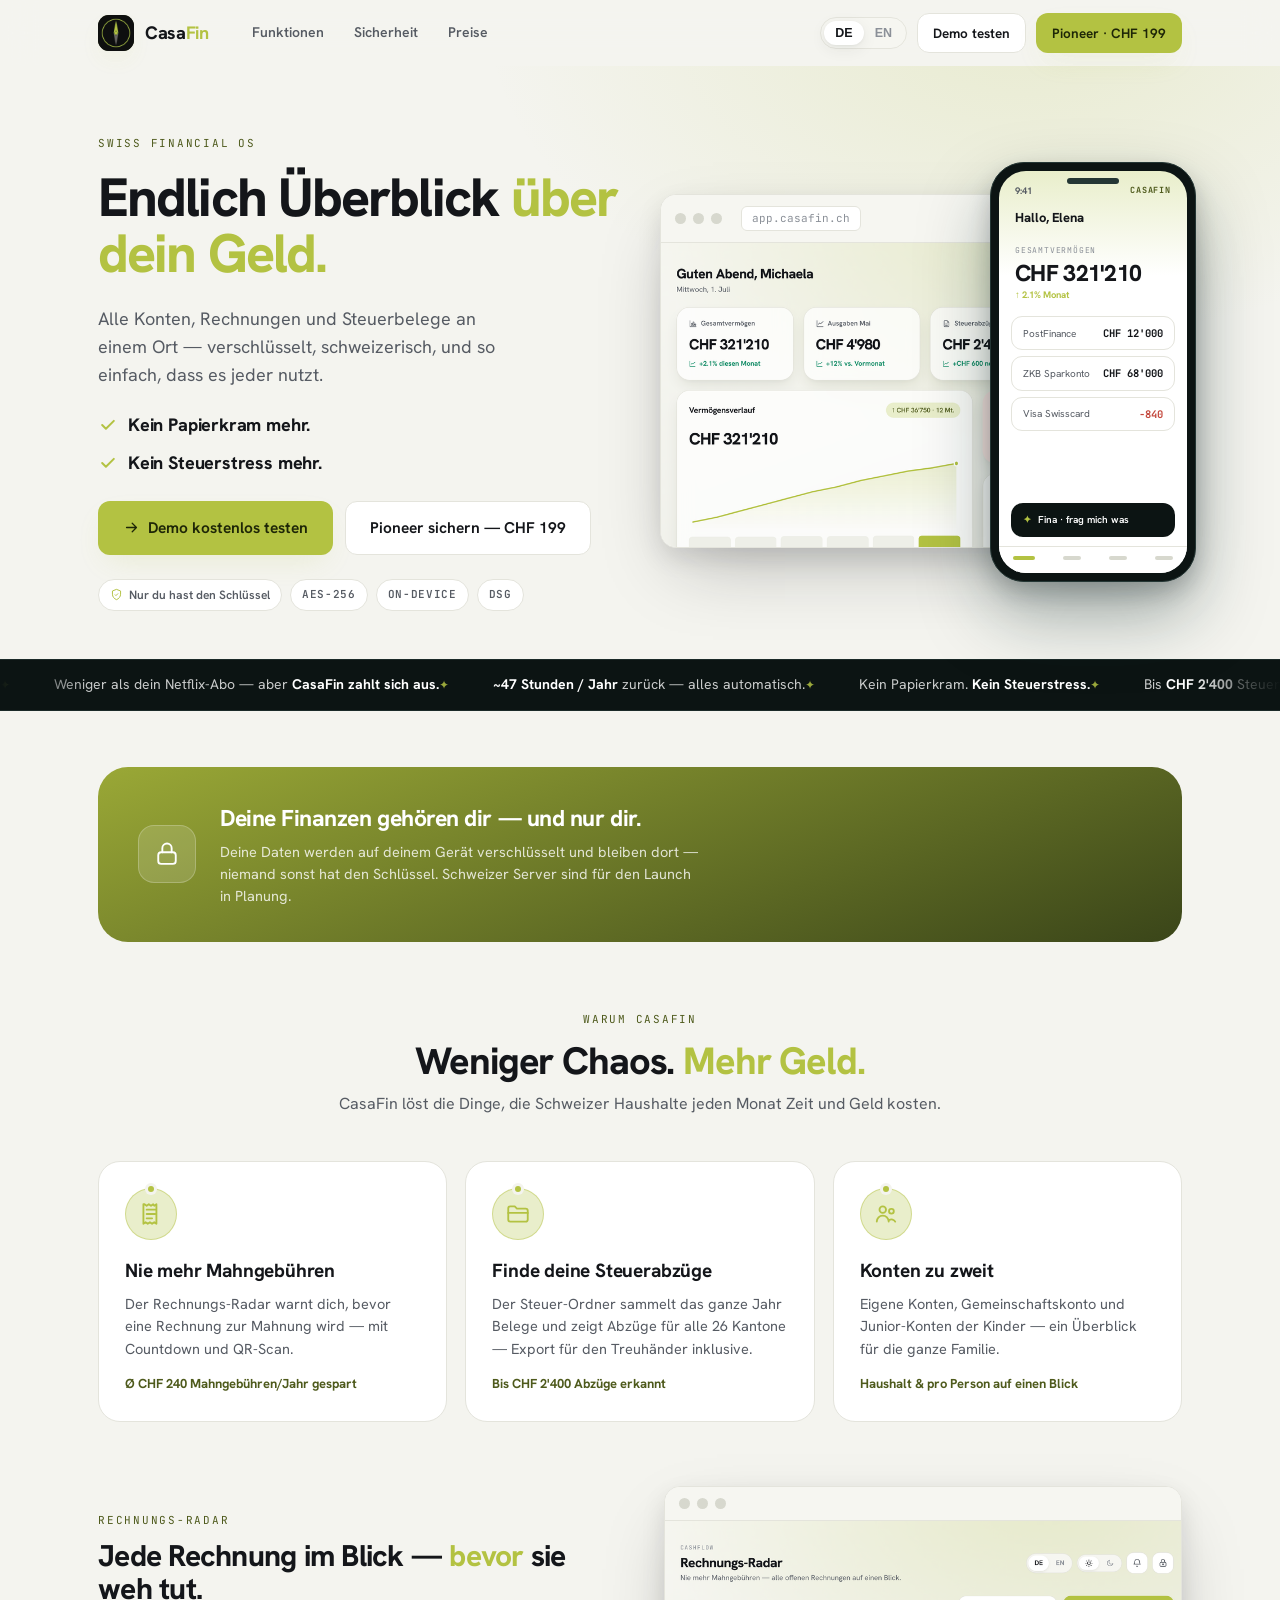
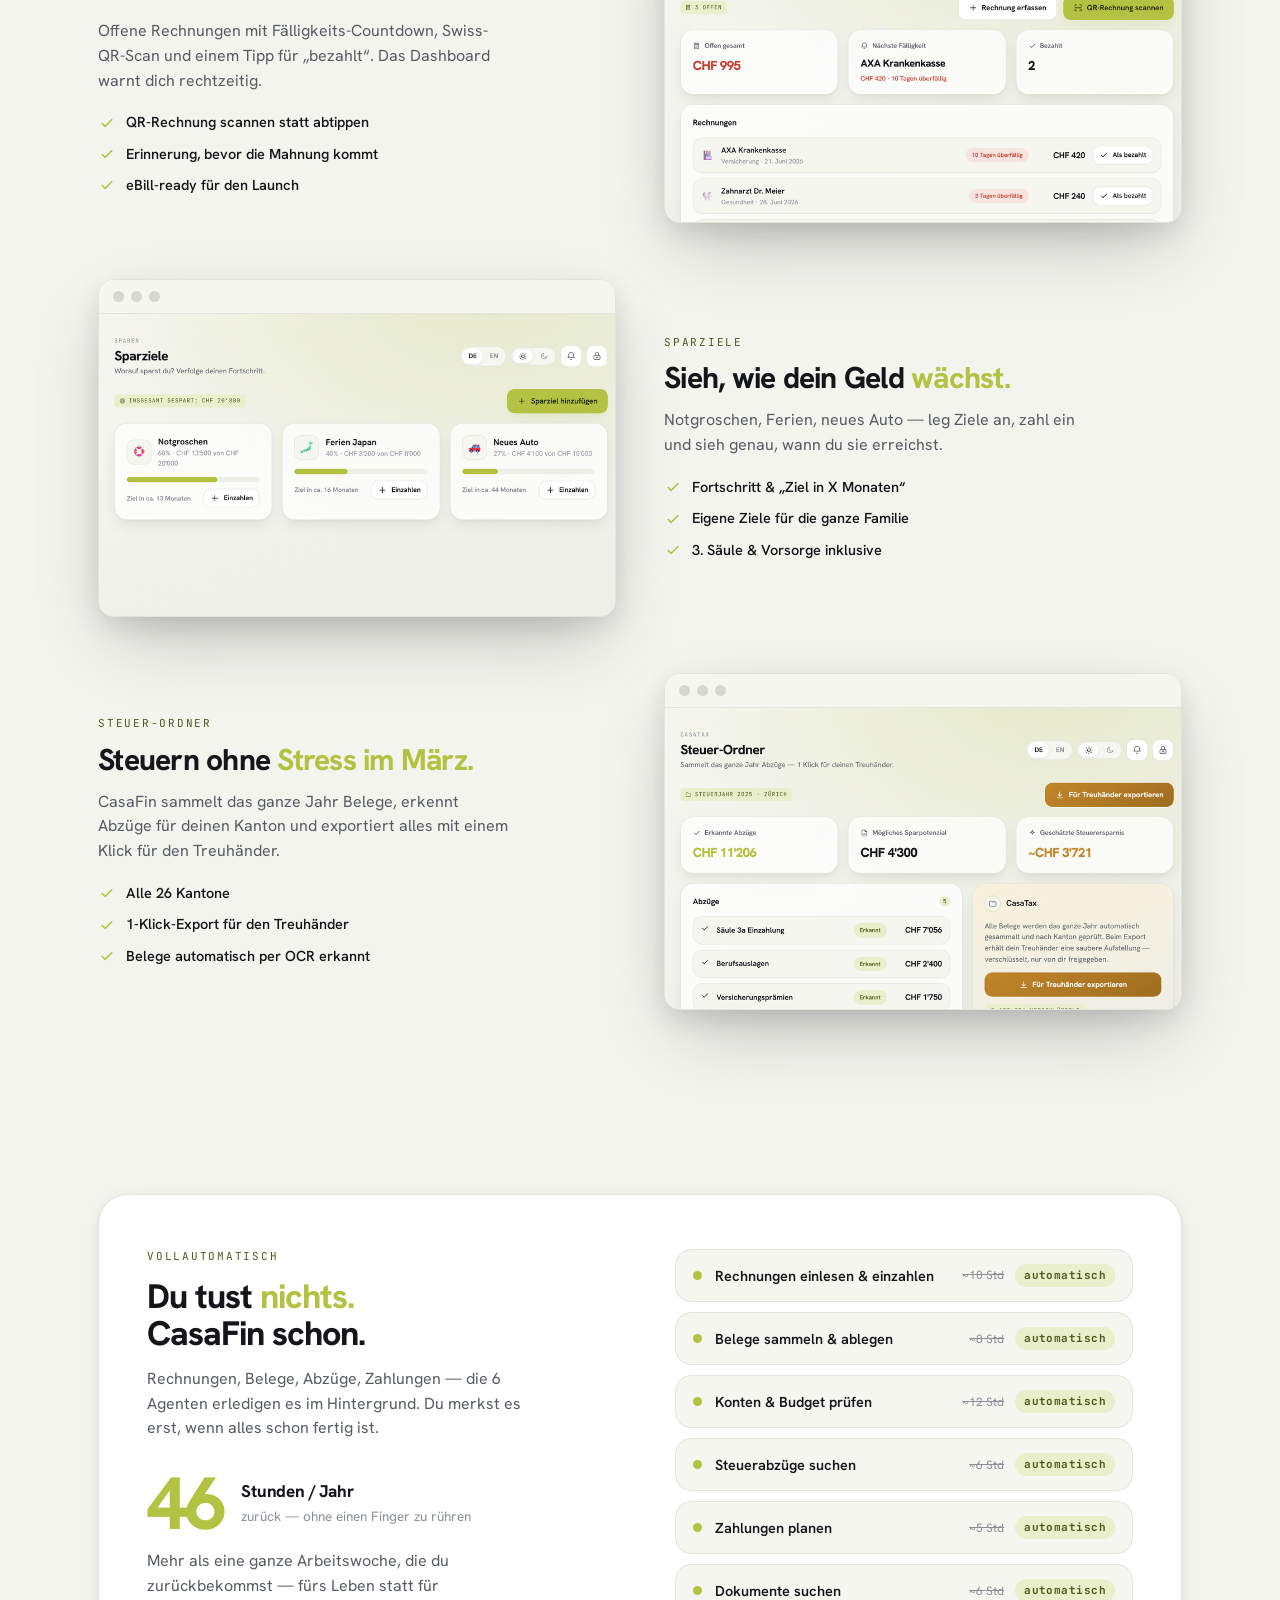
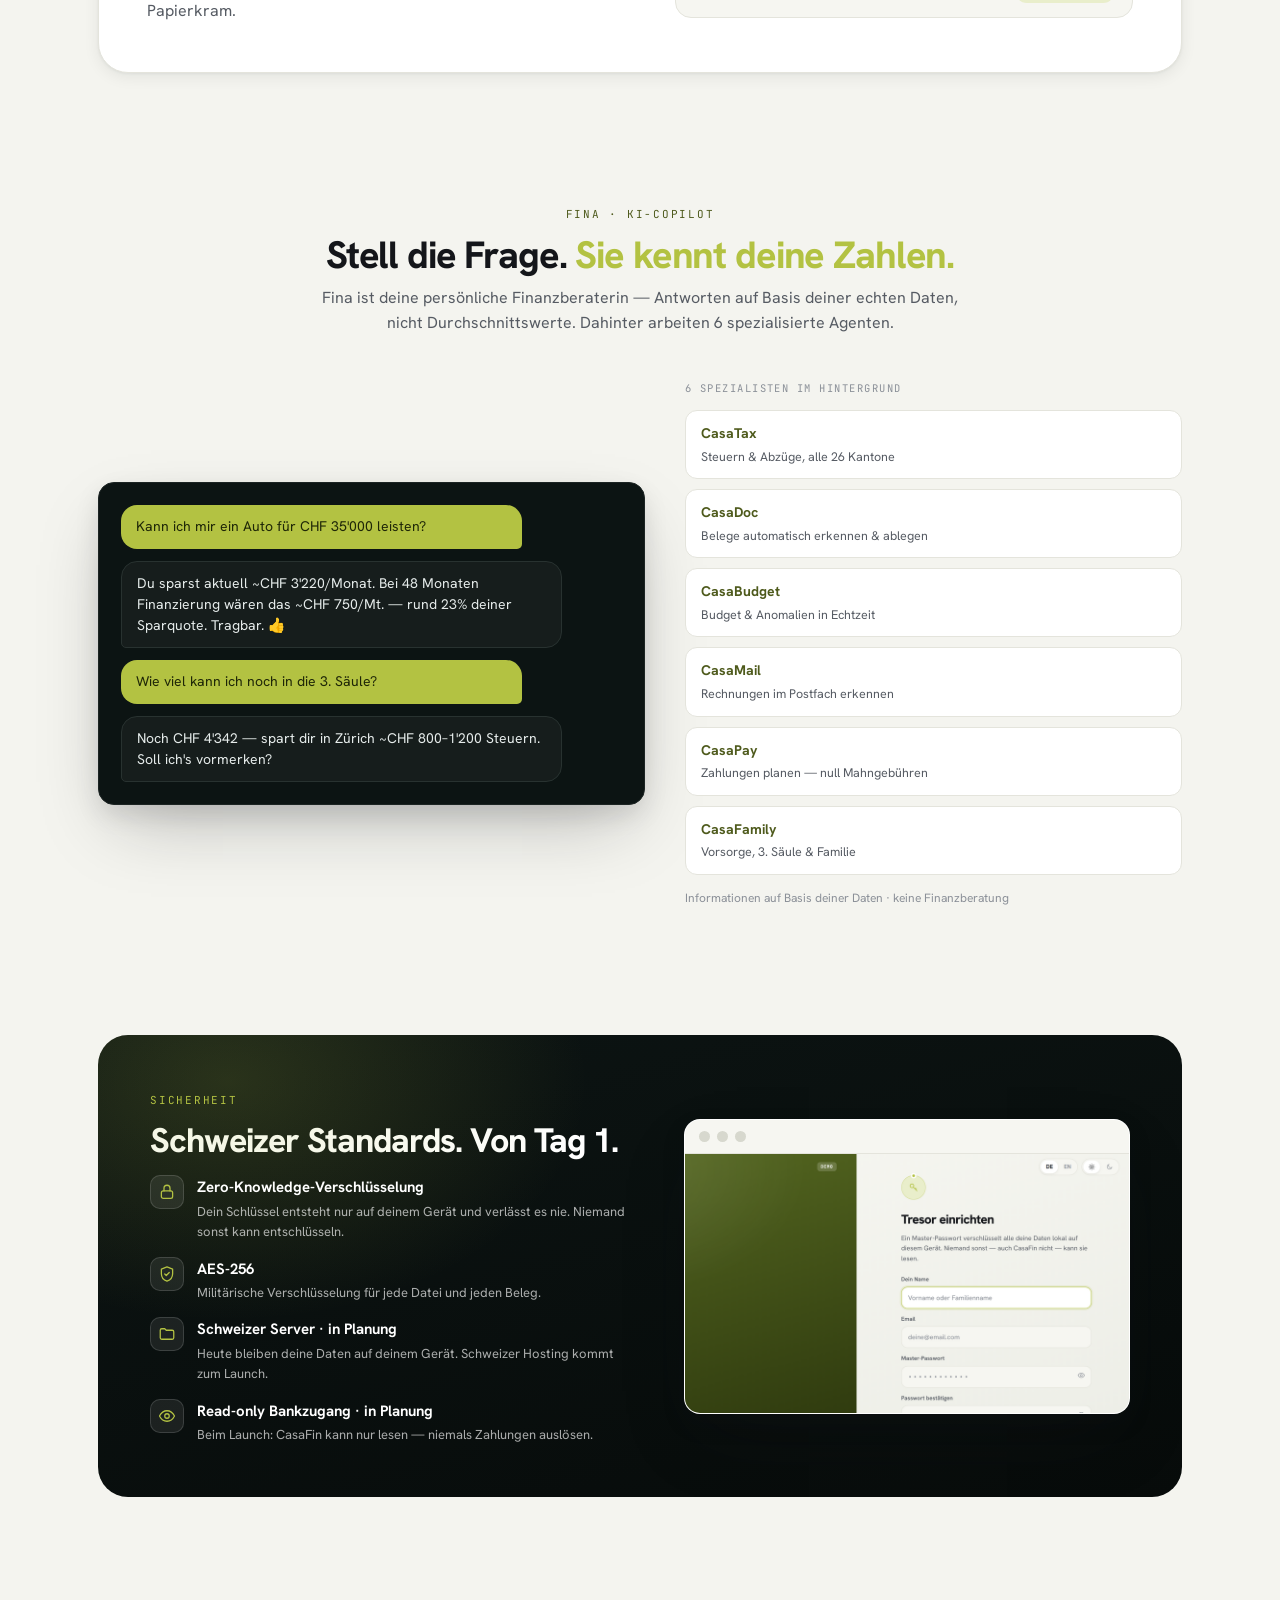
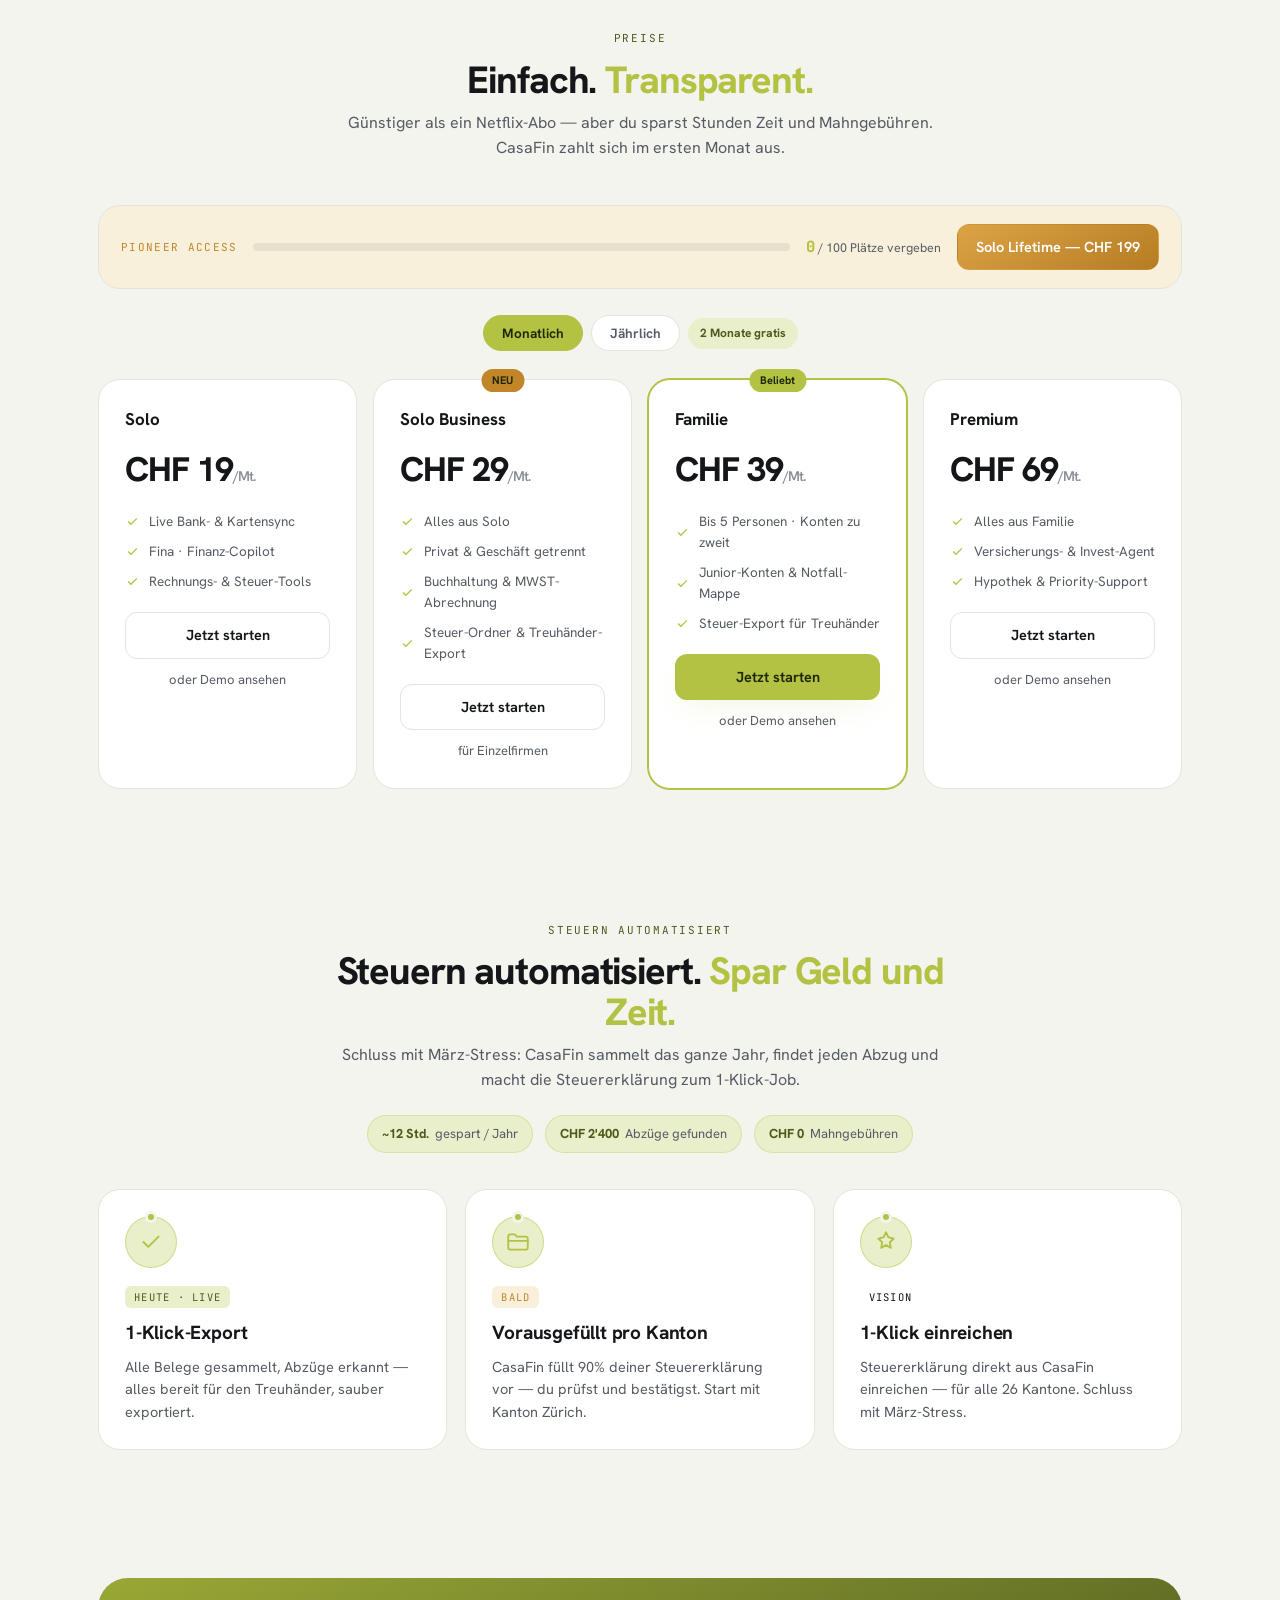
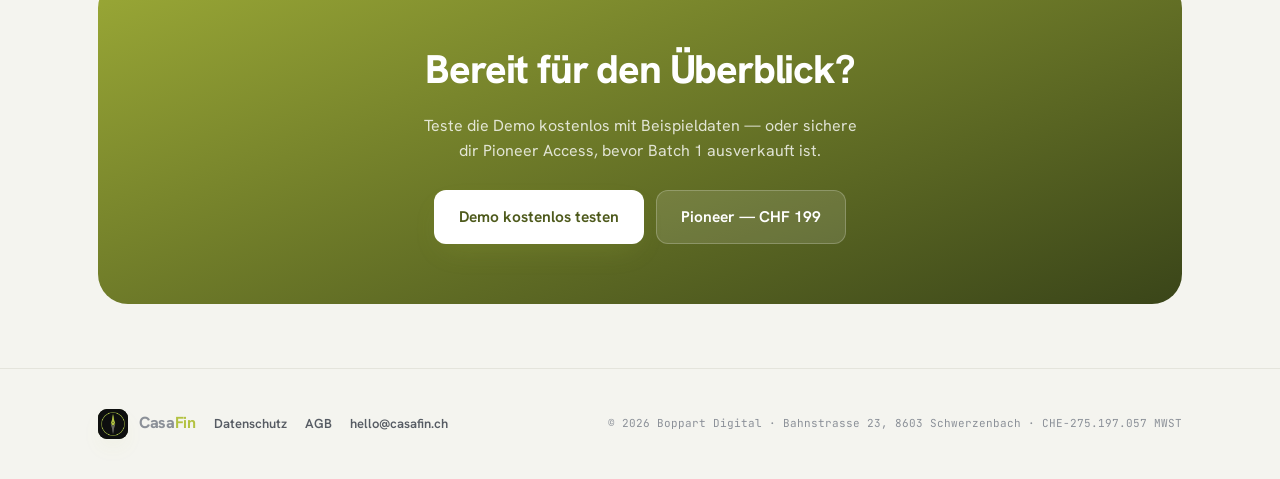
==== index.html @ c9cbd546 "feat: full imprint — Bahnstrasse 23, 8603 Schwerzenbach, CHE-275.197.057 MWST" ====
<!DOCTYPE html>
<html lang="de">
<head>
<meta charset="UTF-8" />
<meta name="viewport" content="width=device-width, initial-scale=1.0" />
<title>CasaFin — Endlich Überblick über dein Geld</title>
<link rel="preconnect" href="https://fonts.googleapis.com" />
<link rel="preconnect" href="https://fonts.gstatic.com" crossorigin />
<link href="https://fonts.googleapis.com/css2?family=Hanken+Grotesk:wght@400;500;550;600;650;700;750;800&family=JetBrains+Mono:wght@400;500;600&display=swap" rel="stylesheet" />
<style>
:root{
  --font-ui:"Hanken Grotesk",-apple-system,BlinkMacSystemFont,sans-serif;
  --font-mono:"JetBrains Mono",ui-monospace,monospace;
  --bg:#F4F4EF; --bg2:#EDEEE7; --surface:#FFFFFF; --surface2:#F6F6F1;
  --ink:#14161A; --ink2:#565B63; --ink3:#8B9098; --line:#E4E4DC; --line2:#D7D8CE;
  --brand:#B3C242; --brand2:#9AA836; --brand-ink:#4E5A1C; --brand-soft:#E9EECB; --brand-glow:rgba(179,194,66,.18);
  --gold:#C2862A; --gold-soft:#F8F0DB;
  --r-sm:12px; --r-md:16px; --r-lg:22px; --r-xl:30px; --pill:999px;
  --shadow-md:0 4px 16px rgba(20,22,26,.07),0 1px 3px rgba(20,22,26,.05);
  --shadow-lg:0 30px 70px -18px rgba(20,22,26,.28),0 10px 24px rgba(20,22,26,.10);
  --maxw:1140px;
}
*{box-sizing:border-box;margin:0;padding:0}
html{scroll-behavior:smooth}
body{font-family:var(--font-ui);background:var(--bg);color:var(--ink);-webkit-font-smoothing:antialiased;line-height:1.55;font-feature-settings:"ss01";overflow-x:hidden}
.num{font-variant-numeric:tabular-nums;letter-spacing:-.01em}
.mono{font-family:var(--font-mono)}
a{color:inherit;text-decoration:none}
img{max-width:100%;display:block}
.wrap{max-width:var(--maxw);margin:0 auto;padding:0 28px}
.eyebrow{font-family:var(--font-mono);font-size:11px;letter-spacing:.16em;text-transform:uppercase;color:var(--brand-ink)}
em{font-style:normal;color:var(--brand)}

/* lang toggle */
[data-lang="de"] .en-only{display:none}
[data-lang="en"] .de-only{display:none}

/* nav */
.nav{position:sticky;top:0;z-index:50;background:rgba(244,244,239,.82);-webkit-backdrop-filter:blur(16px);backdrop-filter:blur(16px)}
.nav-in{display:flex;align-items:center;gap:14px;height:66px}
.brand{display:flex;align-items:center;gap:11px}
.mark{width:36px;height:36px;border-radius:11px;background:#1E2607;display:grid;place-items:center;box-shadow:0 10px 24px -8px var(--brand-glow);overflow:hidden}
.mark img{width:100%;height:100%;object-fit:cover}
.mark svg{width:20px;height:20px}
.bname{font-weight:750;font-size:18px;letter-spacing:-.02em}
.bname b{color:var(--brand)}
.nav-links{display:flex;gap:6px;margin-left:18px}
.nav-links a{padding:8px 12px;border-radius:10px;font-size:14px;font-weight:600;color:var(--ink2)}
.nav-links a:hover{background:var(--surface2);color:var(--ink)}
.nav-r{margin-left:auto;display:flex;align-items:center;gap:10px}
.seg{display:inline-flex;background:var(--surface2);border:1px solid var(--line);border-radius:var(--pill);padding:3px}
.seg button{padding:5px 11px;border-radius:var(--pill);font-size:12.5px;font-weight:650;color:var(--ink3);border:none;background:none;cursor:pointer}
.seg button.on{background:var(--surface);color:var(--ink);box-shadow:var(--shadow-md)}
.btn{display:inline-flex;align-items:center;justify-content:center;gap:8px;font-weight:650;font-size:14.5px;padding:11px 18px;border-radius:var(--r-sm);border:1px solid transparent;cursor:pointer;transition:transform .2s,background .2s,box-shadow .2s;white-space:nowrap}
.btn svg{width:17px;height:17px}
.btn-primary{background:var(--brand);color:#1E2607;box-shadow:0 12px 30px -10px var(--brand-glow)}
.btn-primary:hover{background:var(--brand2);transform:translateY(-1px)}
.btn-ghost{background:var(--surface);border-color:var(--line);color:var(--ink)}
.btn-ghost:hover{border-color:var(--line2);transform:translateY(-1px)}
.btn-gold{background:linear-gradient(150deg,#DCA346,#B57C22);color:#fff}
.btn-lg{padding:14px 24px;font-size:15.5px}
.nav .btn{padding:9px 15px;font-size:13.5px}

/* hero */
.hero{position:relative;padding:64px 0 40px;overflow:visible}
.hero::before{content:"";position:absolute;inset:0;background:radial-gradient(900px 540px at 80% -8%,var(--brand-glow),transparent 60%);pointer-events:none}
.hero-in{position:relative;display:grid;grid-template-columns:1fr 1fr;gap:40px;align-items:center}
.hero h1{font-size:54px;line-height:1.04;font-weight:780;letter-spacing:-.035em;margin:14px 0 24px}
.hero p.lead{font-size:18px;color:var(--ink2);max-width:42ch;margin-bottom:26px}
.hero-cta{display:flex;gap:12px;flex-wrap:wrap}
.trust-chips{display:flex;gap:8px;flex-wrap:wrap;margin-top:24px}
.hero-claim{display:flex;flex-direction:column;gap:10px;margin:-4px 0 24px}
.hero-claim span{display:inline-flex;align-items:center;gap:10px;font-size:18px;font-weight:740;letter-spacing:-.01em;color:var(--ink);white-space:nowrap}
.hero-claim svg{width:20px;height:20px;color:var(--brand);flex-shrink:0}
.chip{display:inline-flex;align-items:center;gap:6px;font-size:12px;font-weight:600;padding:6px 11px;border-radius:var(--pill);background:var(--surface);border:1px solid var(--line);color:var(--ink2)}
.chip svg{width:13px;height:13px;color:var(--brand)}
.chip.mono{font-family:var(--font-mono);font-size:11px;letter-spacing:.06em}

/* browser frame */
.frame{border-radius:16px;background:var(--surface);border:1px solid var(--line);box-shadow:var(--shadow-lg);overflow:hidden}
.frame-bar{display:flex;align-items:center;gap:7px;padding:11px 14px;border-bottom:1px solid var(--line);background:var(--surface2)}
.frame-bar i{width:11px;height:11px;border-radius:50%;background:var(--line2)}
.frame-bar .url{margin-left:12px;font-family:var(--font-mono);font-size:11px;color:var(--ink3);background:var(--surface);border:1px solid var(--line);border-radius:6px;padding:3px 10px}
.frame img{width:100%;display:block}
.hero-frame{transform:none}

/* hero phone mockup */
.hero-media{position:relative}
.phone{position:absolute;right:-14px;bottom:-34px;width:206px;height:420px;background:#0C1413;border-radius:34px;padding:8px;border:1px solid #243634;box-shadow:0 34px 70px rgba(11,40,40,.34),0 10px 22px rgba(20,22,26,.2);z-index:3}
.phone::before{content:"";position:absolute;top:15px;left:50%;transform:translateX(-50%);width:52px;height:6px;border-radius:99px;background:#243634;z-index:5}
.phone-screen{width:100%;height:100%;background:linear-gradient(180deg,var(--brand-soft),#fff 26%);border-radius:27px;overflow:hidden;display:flex;flex-direction:column}
.ph-status{display:flex;justify-content:space-between;align-items:center;padding:13px 16px 2px;font-size:9.5px;font-weight:700;color:var(--ink2)}
.ph-sig{font-family:var(--font-mono);letter-spacing:.1em;color:var(--brand-ink);font-size:8.5px;text-transform:uppercase}
.ph-top{padding:8px 16px 12px}
.ph-greet{font-size:13px;font-weight:760;color:var(--ink);margin-bottom:8px}
.ph-k{font-family:var(--font-mono);font-size:8px;letter-spacing:.1em;text-transform:uppercase;color:var(--ink3)}
.ph-v{font-size:23px;font-weight:780;letter-spacing:-.03em;color:var(--ink);line-height:1.1}
.ph-up{font-size:9.5px;font-weight:700;color:var(--brand);margin-top:1px}
.ph-cards{padding:2px 12px;display:grid;gap:6px;flex:1;align-content:start}
.ph-acc{display:flex;justify-content:space-between;align-items:center;background:#fff;border:1px solid var(--line);border-radius:11px;padding:8px 11px;font-size:10px;color:var(--ink2)}
.ph-acc b{color:var(--ink);font-size:10.5px;font-family:var(--font-mono);font-weight:700}
.ph-acc.neg b{color:#C4493E}
.ph-fina{margin:0 12px 9px;background:#0C1413;color:#fff;border-radius:12px;padding:9px 12px;font-size:10px;font-weight:600;display:flex;align-items:center;gap:7px}
.ph-fina .ti-d{color:var(--brand)}
.ph-nav{display:flex;justify-content:space-around;align-items:center;padding:9px 0 13px;border-top:1px solid var(--line);background:#fff}
.ph-nav i{width:18px;height:4px;border-radius:99px;background:var(--line2)}
.ph-nav i.on{background:var(--brand);width:22px}

/* sections */
section{padding:64px 0}
.sec-head{text-align:center;max-width:640px;margin:0 auto 44px}
.sec-head h2{font-size:38px;font-weight:760;letter-spacing:-.03em;line-height:1.08;margin:10px 0}
.sec-head p{font-size:16px;color:var(--ink2)}

/* trust band */
.ticker{background:#0C1413;color:#fff;overflow:hidden;position:relative;border-top:1px solid #1b2a28;border-bottom:1px solid #1b2a28;margin:8px 0 56px}
.ticker::before,.ticker::after{content:"";position:absolute;top:0;bottom:0;width:90px;z-index:2;pointer-events:none}
.ticker::before{left:0;background:linear-gradient(90deg,#0C1413,transparent)}
.ticker::after{right:0;background:linear-gradient(270deg,#0C1413,transparent)}
.ticker-track{display:flex;align-items:center;width:max-content;animation:tick 38s linear infinite}
.ticker:hover .ticker-track{animation-play-state:paused}
.ticker .ti{display:inline-flex;align-items:center;gap:22px;padding:14px 0;font-size:14px;white-space:nowrap;color:rgba(255,255,255,.78)}
.ticker .ti>span:last-child{padding-left:22px}
.ticker .ti b{color:#fff;font-weight:700}
.ticker .ti-d{color:var(--brand);font-size:12px;opacity:.85}
@keyframes tick{from{transform:translateX(0)}to{transform:translateX(-50%)}}
@media (prefers-reduced-motion:reduce){.ticker-track{animation-duration:0s;animation:none}}

/* security band */
.band{background:linear-gradient(160deg,var(--brand2),#3A4519);color:#fff;border-radius:var(--r-xl);padding:34px 40px;display:flex;align-items:center;gap:24px;flex-wrap:wrap;position:relative;overflow:hidden}
.band::after{content:none}
.band .lock{width:58px;height:58px;border-radius:16px;background:rgba(255,255,255,.14);border:1px solid rgba(255,255,255,.22);display:grid;place-items:center;flex-shrink:0;position:relative;z-index:1}
.band .lock svg{width:28px;height:28px}
.band h3{font-size:23px;font-weight:740;letter-spacing:-.02em;position:relative;z-index:1}
.band p{color:rgba(255,255,255,.8);font-size:14.5px;margin-top:4px;position:relative;z-index:1;max-width:60ch}

/* outcomes */
.cards-3{display:grid;grid-template-columns:repeat(3,1fr);gap:18px}
.ocard{background:var(--surface);border:1px solid var(--line);border-radius:var(--r-lg);padding:26px}
.ocard .ic{width:52px;height:52px;border-radius:50%;display:grid;place-items:center;background:var(--brand-soft);border:1.5px solid color-mix(in oklab,var(--brand),transparent 55%);margin-bottom:16px;color:var(--brand);position:relative}
.ocard .ic::after{content:"";position:absolute;top:-3px;left:50%;transform:translateX(-50%);width:6px;height:6px;border-radius:50%;background:var(--brand);box-shadow:0 0 0 3px var(--bg)}
.ocard .ic svg{width:26px;height:26px;fill:none;stroke:currentColor;stroke-width:1.7;stroke-linecap:round;stroke-linejoin:round}
.ocard h3{font-size:19px;font-weight:720;letter-spacing:-.01em}
.ocard p{font-size:14.5px;color:var(--ink2);margin-top:8px}
.ocard .metric{margin-top:14px;font-size:13px;font-weight:700;color:var(--brand-ink)}
.agent-chip{display:flex;flex-direction:column;padding:12px 15px;border-radius:12px;background:var(--surface);border:1px solid var(--line)}
.agent-chip b{font-size:14px;font-weight:700;color:var(--brand-ink)}
.agent-chip span{font-size:12.5px;color:var(--ink2);margin-top:2px}
.save-pill{display:inline-flex;align-items:center;gap:6px;font-size:13px;color:var(--ink2);background:var(--brand-soft);border:1px solid color-mix(in oklab,var(--brand),transparent 70%);padding:8px 14px;border-radius:999px}
.save-pill b{color:var(--brand-ink);font-weight:750}
.fina-chat-dark{background:#0C1413!important;border-color:#1c2423!important}
.fina-chat-dark > div[style*="flex-start"]{background:#161d1c!important;border-color:#283230!important;color:#E6ECEB!important}

/* feature rows */
.frow{display:grid;grid-template-columns:1fr 1fr;gap:48px;align-items:center;margin-bottom:56px}

/* automation / time */
.auto-band{display:grid;grid-template-columns:1.05fr 1fr;gap:48px;align-items:center;background:var(--surface);border:1px solid var(--line);border-radius:var(--r-xl);padding:48px;box-shadow:var(--shadow-md)}
.auto-left h2{font-size:34px;font-weight:760;letter-spacing:-.03em;line-height:1.1;margin:10px 0 14px}
.auto-left>p{font-size:16px;color:var(--ink2);max-width:42ch}
.time-hero{display:flex;align-items:center;gap:18px;margin:28px 0 12px}
.th-num{font-size:74px;font-weight:780;letter-spacing:-.04em;color:var(--brand);line-height:.92;font-variant-numeric:tabular-nums;font-family:var(--font-display,inherit)}
.th-side b{display:block;font-size:17px;font-weight:740;letter-spacing:-.01em}
.th-side span{font-size:13.5px;color:var(--ink3)}
.th-foot{font-size:14.5px;color:var(--ink2);max-width:40ch}
.auto-right{display:grid;gap:10px}
.atask{display:flex;align-items:center;gap:13px;padding:14px 17px;border-radius:var(--r-md);background:var(--surface2);border:1px solid var(--line)}
.atask .dot{width:9px;height:9px;border-radius:50%;background:var(--brand);flex-shrink:0;animation:apulse 2.6s infinite}
.atask .lbl{font-size:14.5px;font-weight:600}
.atask .atimes{margin-left:auto;display:flex;align-items:center;gap:11px;flex-shrink:0}
.atask .man{font-size:12px;color:var(--ink3);text-decoration:line-through;font-style:normal}
.atask .auto{font-size:11px;font-weight:700;color:var(--brand-ink);font-family:var(--font-mono);letter-spacing:.04em;background:var(--brand-soft);padding:3px 9px;border-radius:99px;font-style:normal}
@keyframes apulse{0%{box-shadow:0 0 0 0 var(--brand-glow)}70%{box-shadow:0 0 0 7px transparent}100%{box-shadow:0 0 0 0 transparent}}
.frow:nth-child(even) .ftext{order:2}
.ftext .eyebrow{margin-bottom:10px;display:block}
.ftext h3{font-size:30px;font-weight:750;letter-spacing:-.025em;line-height:1.1}
.ftext p{font-size:16px;color:var(--ink2);margin:14px 0 18px;max-width:46ch}
.ftext ul{list-style:none;display:grid;gap:9px}
.ftext li{display:flex;align-items:center;gap:10px;font-size:14.5px;font-weight:550;color:var(--ink)}
.ftext li svg{width:18px;height:18px;color:var(--brand);flex-shrink:0}

/* security */
.security{background:linear-gradient(165deg,#0C1413,#070b0a);color:#fff;border-radius:var(--r-xl);padding:52px;display:grid;grid-template-columns:1.1fr 1fr;gap:44px;align-items:center;position:relative;overflow:hidden}
.security::after{content:"";position:absolute;inset:0;background:radial-gradient(600px 400px at 12% 10%,var(--brand-glow),transparent 60%);pointer-events:none}
.security .eyebrow{color:var(--brand)}
.security h2{font-size:34px;font-weight:760;letter-spacing:-.03em;margin:10px 0 16px;line-height:1.1}
.security ul{list-style:none;display:grid;gap:14px;margin-top:6px}
.security li{display:flex;gap:13px;align-items:flex-start;position:relative;z-index:1}
.security li .ic{width:34px;height:34px;border-radius:10px;background:rgba(255,255,255,.08);border:1px solid rgba(255,255,255,.14);display:grid;place-items:center;flex-shrink:0}
.security li .ic svg{width:18px;height:18px;color:var(--brand)}
.security li b{font-size:15px;font-weight:680}
.security li span{display:block;font-size:13px;color:rgba(255,255,255,.66);margin-top:2px}
.security .frame{border:1px solid rgba(255,255,255,.12)}

/* pricing */
.pio-bar{display:flex;align-items:center;gap:16px;background:var(--gold-soft);border:1px solid var(--line);border-radius:var(--r-lg);padding:18px 22px;margin-bottom:26px;flex-wrap:wrap}
.pio-bar .k{font-family:var(--font-mono);font-size:11px;letter-spacing:.12em;text-transform:uppercase;color:var(--gold)}
.pio-bar .barwrap{flex:1;min-width:160px}
.pio-bar .track{height:8px;border-radius:99px;background:#0001;overflow:hidden}
.pio-bar .track i{display:block;height:100%;width:8%;background:var(--gold);border-radius:99px;transition:width 1.1s cubic-bezier(.22,1,.36,1)}
.pio-count{font-size:12.5px;color:var(--ink2)}
.pio-count b{color:var(--brand);font-size:15.5px;font-weight:750;font-family:var(--font-mono);display:inline-block}
.pio-live{display:inline-flex;align-items:center;gap:7px;font-family:var(--font-mono);font-size:11px;letter-spacing:.03em;color:var(--brand-ink);background:var(--brand-soft);padding:5px 11px;border-radius:99px;white-space:nowrap}
.pio-live b{color:var(--brand);font-weight:700}
.live-dot{width:7px;height:7px;border-radius:50%;background:var(--brand);animation:livePulse 1.8s infinite}
@keyframes livePulse{0%{box-shadow:0 0 0 0 rgba(179,194,66,.5)}70%{box-shadow:0 0 0 8px rgba(179,194,66,0)}100%{box-shadow:0 0 0 0 rgba(179,194,66,0)}}
.pio-count b.pio-flash{animation:pioFlash .9s ease}
@keyframes pioFlash{0%{transform:translateY(-3px) scale(1.25);color:#9AA836}55%{transform:translateY(0) scale(1.08)}100%{transform:none;color:var(--brand)}}
.plans{display:grid;grid-template-columns:repeat(4,1fr);gap:16px}
.plan{background:var(--surface);border:1px solid var(--line);border-radius:var(--r-lg);padding:26px;position:relative}
.plan-demo{display:block;text-align:center;margin-top:11px;font-size:13px;color:var(--ink2);text-decoration:none}
.plan-demo:hover{color:var(--brand)}
.cycle-seg-wrap{display:flex;align-items:center;justify-content:center;gap:8px;margin:0 0 28px;flex-wrap:wrap}
.cycle-seg{font-family:inherit;font-size:13.5px;font-weight:650;padding:8px 18px;border-radius:99px;border:1px solid var(--line);background:var(--surface);color:var(--ink2);cursor:pointer;transition:all .18s}
.cycle-seg.on{background:var(--brand);border-color:var(--brand);color:#1E2607}
.cycle-note{font-size:12px;font-weight:700;color:var(--brand-ink);background:var(--brand-soft);padding:6px 12px;border-radius:99px}
.plan.pop{border-color:var(--brand);box-shadow:0 0 0 1px var(--brand)}
.plan .tag{position:absolute;top:-11px;left:50%;transform:translateX(-50%);background:var(--brand);color:#1E2607;font-size:11px;font-weight:700;padding:3px 11px;border-radius:99px;white-space:nowrap}
.plan .tag.tag-new{background:var(--gold)}
.plan h3{font-size:17px;font-weight:720}
.plan .price{font-size:34px;font-weight:780;letter-spacing:-.03em;margin:10px 0 4px}
.plan .price small{font-size:14px;font-weight:600;color:var(--ink3)}
.plan ul{list-style:none;display:grid;gap:9px;margin:16px 0 20px}
.plan li{display:flex;gap:9px;font-size:13.5px;color:var(--ink2);align-items:center}
.plan li svg{width:15px;height:15px;color:var(--brand);flex-shrink:0}

/* final cta */
.final{text-align:center;background:linear-gradient(160deg,var(--brand2),#3A4519);color:#fff;border-radius:var(--r-xl);padding:60px 40px;position:relative;overflow:hidden}
.final::after{content:none}
.final h2{font-size:40px;font-weight:780;letter-spacing:-.03em;position:relative;z-index:1}
.final p{color:rgba(255,255,255,.8);font-size:16px;margin:14px auto 26px;max-width:50ch;position:relative;z-index:1}
.final .hero-cta{justify-content:center;position:relative;z-index:1}
.final .btn-ghost{background:rgba(255,255,255,.12);border-color:rgba(255,255,255,.22);color:#fff}
.final .btn-primary{background:#fff;color:var(--brand-ink)}

/* footer */
footer{padding:40px 0;border-top:1px solid var(--line);color:var(--ink3);font-size:13px}
.foot-in{display:flex;align-items:center;gap:18px;flex-wrap:wrap}
.foot-in a{color:var(--ink2);font-weight:600}
.foot-in .sp{margin-left:auto}

@media(max-width:900px){
  .hero-in,.frow,.security{grid-template-columns:1fr;gap:28px}
  .phone{display:none}
  .frow:nth-child(even) .ftext{order:0}
  .hero h1{font-size:40px}
  .hero-frame{transform:none}
  .cards-3{grid-template-columns:1fr}
  .plans{grid-template-columns:repeat(2,1fr)}
  .fina-grid{grid-template-columns:1fr!important}
  .auto-band{grid-template-columns:1fr!important;padding:30px;gap:30px}
  .th-num{font-size:58px}
  .nav-links{display:none}
  .sec-head h2{font-size:30px}
  .security{padding:32px}
  section{padding:48px 0}
}
@media(max-width:560px){
  .wrap{padding:0 18px}
  .nav-in{height:60px;gap:8px}
  .nav-r{gap:7px}
  .nav .btn-ghost{display:none}            /* keep only Pioneer CTA in nav */
  .bname{font-size:16px}
  .hero{padding:36px 0 24px}
  .hero h1{font-size:32px;margin:10px 0 16px}
  .hero p.lead{font-size:16px;margin-bottom:20px}
  .hero-cta{flex-direction:column;align-items:stretch}
  .hero-cta .btn{width:100%}
  .plans{grid-template-columns:1fr}
  .btn-lg{padding:14px 18px;font-size:15px}
  .band{padding:24px;border-radius:var(--r-lg);gap:16px}
  .band h3{font-size:19px}
  .sec-head{margin-bottom:32px}
  .sec-head h2{font-size:26px}
  .ftext h3{font-size:24px}
  .security{padding:24px;border-radius:var(--r-lg)}
  .security h2{font-size:26px}
  .final{padding:40px 22px;border-radius:var(--r-lg)}
  .final h2{font-size:28px}
  .final .hero-cta .btn{width:100%}
  .pio-bar{padding:16px}
  .plan .price{font-size:30px}
  .foot-in{gap:12px}
  .foot-in .sp{margin-left:0;flex-basis:100%}
}
</style>
</head>
<body data-lang="de">

<template id="__bundler_thumbnail">
  <svg viewBox="0 0 100 100" xmlns="http://www.w3.org/2000/svg">
    <rect width="100" height="100" rx="22" fill="#0B7E73"/>
    <g fill="none" stroke="#fff" stroke-width="4" stroke-linecap="round" stroke-linejoin="round">
      <path d="M30 50l20-15 20 15"/><path d="M36 47v20h28v-20"/><path d="M44 67v-10h12v10"/>
    </g>
  </svg>
</template>

<!-- NAV -->
<header class="nav"><div class="wrap nav-in">
  <div class="brand">
    <div class="mark"><img src="[data-uri]" alt="CasaFin" /></div>
    <div class="bname">Casa<b>Fin</b></div>
  </div>
  <nav class="nav-links">
    <a href="#features" data-de="Funktionen" data-en="Features"></a>
    <a href="#security" data-de="Sicherheit" data-en="Security"></a>
    <a href="#pricing" data-de="Preise" data-en="Pricing"></a>
  </nav>
  <div class="nav-r">
    <div class="seg"><button data-set="de" class="on">DE</button><button data-set="en">EN</button></div>
    <a class="btn btn-ghost" href="CasaFin.html" data-de="Demo testen" data-en="Try demo"></a>
    <a class="btn btn-primary" href="https://buy.stripe.com/14AfZif5m5536y69fI5Ne0H" data-de="Pioneer · CHF 199" data-en="Pioneer · CHF 199"></a>
  </div>
</div></header>

<!-- HERO -->
<section class="hero"><div class="wrap hero-in">
  <div>
    <span class="eyebrow" data-de="Swiss Financial OS" data-en="Swiss Financial OS"></span>
    <h1 data-de="Endlich Überblick <em>über dein Geld.</em>" data-en="Finally, clarity <em>over your money.</em>"></h1>
    <p class="lead" data-de="Alle Konten, Rechnungen und Steuerbelege an einem Ort — verschlüsselt, schweizerisch, und so einfach, dass es jeder nutzt." data-en="All accounts, bills and tax documents in one place — encrypted, Swiss, and so simple anyone can use it."></p>
    <div class="hero-claim">
      <span><svg viewBox="0 0 24 24" fill="none" stroke="currentColor" stroke-width="2.4" stroke-linecap="round" stroke-linejoin="round"><path d="M5 12l4.5 4.5L19 7"/></svg><span data-de="Kein Papierkram mehr." data-en="No more paperwork."></span></span>
      <span><svg viewBox="0 0 24 24" fill="none" stroke="currentColor" stroke-width="2.4" stroke-linecap="round" stroke-linejoin="round"><path d="M5 12l4.5 4.5L19 7"/></svg><span data-de="Kein Steuerstress mehr." data-en="No more tax stress."></span></span>
    </div>
    <div class="hero-cta">
      <a class="btn btn-primary btn-lg" href="CasaFin.html"><svg viewBox="0 0 24 24" fill="none" stroke="currentColor" stroke-width="1.8" stroke-linecap="round" stroke-linejoin="round"><path d="M5 12h14M13 6l6 6-6 6"/></svg><span data-de="Demo kostenlos testen" data-en="Try the free demo"></span></a>
      <a class="btn btn-ghost btn-lg" href="https://buy.stripe.com/14AfZif5m5536y69fI5Ne0H"><span data-de="Pioneer sichern — CHF 199" data-en="Get Pioneer — CHF 199"></span></a>
    </div>
    <div class="trust-chips">
      <span class="chip"><svg viewBox="0 0 24 24" fill="none" stroke="currentColor" stroke-width="1.8"><path d="M12 2.5l7.5 3v6c0 4.6-3.2 8.4-7.5 10-4.3-1.6-7.5-5.4-7.5-10v-6z"/><path d="M9 12l2 2 4-4"/></svg><span data-de="Nur du hast den Schlüssel" data-en="Only you hold the key"></span></span>
      <span class="chip mono">AES-256</span><span class="chip mono">ON-DEVICE</span><span class="chip mono">DSG</span>
    </div>
  </div>
  <div class="hero-media">
    <div class="frame hero-frame">
      <div class="frame-bar"><i></i><i></i><i></i><span class="url">app.casafin.ch</span></div>
      <img src="[data-uri]" alt="CasaFin Dashboard" />
    </div>
    <div class="phone" aria-hidden="true">
      <div class="phone-screen">
        <div class="ph-status"><span>9:41</span><span class="ph-sig">CasaFin</span></div>
        <div class="ph-top">
          <div class="ph-greet" data-de="Hallo, Elena" data-en="Hi, Elena"></div>
          <span class="ph-k" data-de="Gesamtvermögen" data-en="Net worth"></span>
          <div class="ph-v">CHF 321'210</div>
          <div class="ph-up">↑ 2.1% <span data-de="Monat" data-en="month"></span></div>
        </div>
        <div class="ph-cards">
          <div class="ph-acc"><span>PostFinance</span><b>CHF 12'000</b></div>
          <div class="ph-acc"><span>ZKB Sparkonto</span><b>CHF 68'000</b></div>
          <div class="ph-acc neg"><span>Visa Swisscard</span><b>−840</b></div>
        </div>
        <div class="ph-fina"><span class="ti-d">✦</span><span data-de="Fina · frag mich was" data-en="Fina · ask me anything"></span></div>
        <div class="ph-nav"><i class="on"></i><i></i><i></i><i></i></div>
      </div>
    </div>
  </div>
</div></section>

<!-- TICKER -->
<div class="ticker" aria-hidden="false">
  <div class="ticker-track">
    <span class="ti"><span class="ti-d">✦</span><span data-de="Weniger als dein Netflix-Abo — aber <b>CasaFin zahlt sich aus.</b>" data-en="Less than your Netflix plan — but <b>CasaFin pays for itself.</b>"></span></span>
    <span class="ti"><span class="ti-d">✦</span><span data-de="<b>~47 Stunden / Jahr</b> zurück — alles automatisch." data-en="<b>~47 hours / year</b> back — all automatic."></span></span>
    <span class="ti"><span class="ti-d">✦</span><span data-de="Kein Papierkram. <b>Kein Steuerstress.</b>" data-en="No paperwork. <b>No tax stress.</b>"></span></span>
    <span class="ti"><span class="ti-d">✦</span><span data-de="Bis <b>CHF 2'400</b> Steuerabzüge gefunden." data-en="Up to <b>CHF 2,400</b> deductions found."></span></span>
    <span class="ti"><span class="ti-d">✦</span><span data-de="<b>1-Klick-Export</b> für den Treuhänder." data-en="<b>One-click export</b> for your trustee."></span></span>
    <span class="ti"><span class="ti-d">✦</span><span data-de="Ø <b>CHF 240</b> Mahngebühren / Jahr gespart." data-en="~<b>CHF 240</b> late fees / year saved."></span></span>
    <span class="ti" aria-hidden="true"><span class="ti-d">✦</span><span data-de="Weniger als dein Netflix-Abo — aber <b>CasaFin zahlt sich aus.</b>" data-en="Less than your Netflix plan — but <b>CasaFin pays for itself.</b>"></span></span>
    <span class="ti" aria-hidden="true"><span class="ti-d">✦</span><span data-de="<b>~47 Stunden / Jahr</b> zurück — alles automatisch." data-en="<b>~47 hours / year</b> back — all automatic."></span></span>
    <span class="ti" aria-hidden="true"><span class="ti-d">✦</span><span data-de="Kein Papierkram. <b>Kein Steuerstress.</b>" data-en="No paperwork. <b>No tax stress.</b>"></span></span>
    <span class="ti" aria-hidden="true"><span class="ti-d">✦</span><span data-de="Bis <b>CHF 2'400</b> Steuerabzüge gefunden." data-en="Up to <b>CHF 2,400</b> deductions found."></span></span>
    <span class="ti" aria-hidden="true"><span class="ti-d">✦</span><span data-de="<b>1-Klick-Export</b> für den Treuhänder." data-en="<b>One-click export</b> for your trustee."></span></span>
    <span class="ti" aria-hidden="true"><span class="ti-d">✦</span><span data-de="Ø <b>CHF 240</b> Mahngebühren / Jahr gespart." data-en="~<b>CHF 240</b> late fees / year saved."></span></span>
  </div>
</div>

<!-- TRUST BAND -->
<div class="wrap"><div class="band">
  <div class="lock"><svg viewBox="0 0 24 24" fill="none" stroke="#fff" stroke-width="1.6" stroke-linecap="round" stroke-linejoin="round"><rect x="4.5" y="10.5" width="15" height="10" rx="2.5"/><path d="M8 10.5V7a4 4 0 0 1 8 0v3.5"/></svg></div>
  <div>
    <h3 data-de="Deine Finanzen gehören dir — und nur dir." data-en="Your finances belong to you — and only you."></h3>
    <p data-de="Deine Daten werden auf deinem Gerät verschlüsselt und bleiben dort — niemand sonst hat den Schlüssel. Schweizer Server sind für den Launch in Planung." data-en="Your data is encrypted on your device and stays there — no one else holds the key. Swiss servers are planned for launch."></p>
  </div>
</div></div>

<!-- OUTCOMES -->
<section id="features"><div class="wrap">
  <div class="sec-head">
    <span class="eyebrow" data-de="Warum CasaFin" data-en="Why CasaFin"></span>
    <h2 data-de="Weniger Chaos. <em>Mehr Geld.</em>" data-en="Less chaos. <em>More money.</em>"></h2>
    <p data-de="CasaFin löst die Dinge, die Schweizer Haushalte jeden Monat Zeit und Geld kosten." data-en="CasaFin solves what costs Swiss households time and money every month."></p>
  </div>
  <div class="cards-3">
    <div class="ocard"><div class="ic"><svg viewBox="0 0 24 24"><path d="M5 3v18l2-1.4 2 1.4 2-1.4 2 1.4 2-1.4 2 1.4V3l-2 1.4L14 3l-2 1.4L10 3 8 4.4 6 3z"/><path d="M8 8h8M8 12h8M8 16h5"/></svg></div><h3 data-de="Nie mehr Mahngebühren" data-en="Never pay a late fee again"></h3><p data-de="Der Rechnungs-Radar warnt dich, bevor eine Rechnung zur Mahnung wird — mit Countdown und QR-Scan." data-en="The bill radar warns you before a bill becomes a reminder — with countdown and QR scan."></p><div class="metric" data-de="Ø CHF 240 Mahngebühren/Jahr gespart" data-en="~CHF 240 late fees/year saved"></div></div>
    <div class="ocard"><div class="ic"><svg viewBox="0 0 24 24"><path d="M3 7a2 2 0 0 1 2-2h4l2 2h8a2 2 0 0 1 2 2v8a2 2 0 0 1-2 2H5a2 2 0 0 1-2-2z"/><path d="M3 11h18"/></svg></div><h3 data-de="Finde deine Steuerabzüge" data-en="Find your tax deductions"></h3><p data-de="Der Steuer-Ordner sammelt das ganze Jahr Belege und zeigt Abzüge für alle 26 Kantone — Export für den Treuhänder inklusive." data-en="The tax folder collects receipts all year and shows deductions for all 26 cantons — trustee export included."></p><div class="metric" data-de="Bis CHF 2'400 Abzüge erkannt" data-en="Up to CHF 2,400 deductions found"></div></div>
    <div class="ocard"><div class="ic"><svg viewBox="0 0 24 24"><circle cx="9" cy="8" r="3"/><circle cx="17" cy="9.5" r="2.2"/><path d="M3.5 19a5.5 5.5 0 0 1 11 0M15 17.5a4 4 0 0 1 5.5 1.5"/></svg></div><h3 data-de="Konten zu zweit" data-en="Accounts for two"></h3><p data-de="Eigene Konten, Gemeinschaftskonto und Junior-Konten der Kinder — ein Überblick für die ganze Familie." data-en="Own accounts, joint account and the kids' junior accounts — one overview for the whole family."></p><div class="metric" data-de="Haushalt & pro Person auf einen Blick" data-en="Household & per person at a glance"></div></div>
  </div>
</div></section>

<!-- FEATURE ROWS -->
<section style="padding-top:0"><div class="wrap">
  <div class="frow">
    <div class="ftext">
      <span class="eyebrow" data-de="Rechnungs-Radar" data-en="Bill radar"></span>
      <h3 data-de="Jede Rechnung im Blick — <em>bevor</em> sie weh tut." data-en="Every bill in view — <em>before</em> it hurts."></h3>
      <p data-de="Offene Rechnungen mit Fälligkeits-Countdown, Swiss-QR-Scan und einem Tipp für „bezahlt“. Das Dashboard warnt dich rechtzeitig." data-en="Open bills with due countdown, Swiss QR scan and a tap for ‘paid’. The dashboard warns you in time."></p>
      <ul>
        <li><svg viewBox="0 0 24 24" fill="none" stroke="currentColor" stroke-width="2"><path d="M5 12l4.5 4.5L19 7"/></svg><span data-de="QR-Rechnung scannen statt abtippen" data-en="Scan QR-bills instead of typing"></span></li>
        <li><svg viewBox="0 0 24 24" fill="none" stroke="currentColor" stroke-width="2"><path d="M5 12l4.5 4.5L19 7"/></svg><span data-de="Erinnerung, bevor die Mahnung kommt" data-en="Reminder before the dunning notice"></span></li>
        <li><svg viewBox="0 0 24 24" fill="none" stroke="currentColor" stroke-width="2"><path d="M5 12l4.5 4.5L19 7"/></svg><span data-de="eBill-ready für den Launch" data-en="eBill-ready at launch"></span></li>
      </ul>
    </div>
    <div class="frame"><div class="frame-bar"><i></i><i></i><i></i></div><img src="[data-uri]" alt="Rechnungs-Radar" /></div>
  </div>

  <div class="frow">
    <div class="ftext">
      <span class="eyebrow" data-de="Sparziele" data-en="Savings goals"></span>
      <h3 data-de="Sieh, wie dein Geld <em>wächst.</em>" data-en="Watch your money <em>grow.</em>"></h3>
      <p data-de="Notgroschen, Ferien, neues Auto — leg Ziele an, zahl ein und sieh genau, wann du sie erreichst." data-en="Rainy day, holiday, new car — set goals, add money and see exactly when you'll reach them."></p>
      <ul>
        <li><svg viewBox="0 0 24 24" fill="none" stroke="currentColor" stroke-width="2"><path d="M5 12l4.5 4.5L19 7"/></svg><span data-de="Fortschritt & „Ziel in X Monaten“" data-en="Progress & ‘reached in X months’"></span></li>
        <li><svg viewBox="0 0 24 24" fill="none" stroke="currentColor" stroke-width="2"><path d="M5 12l4.5 4.5L19 7"/></svg><span data-de="Eigene Ziele für die ganze Familie" data-en="Custom goals for the whole family"></span></li>
        <li><svg viewBox="0 0 24 24" fill="none" stroke="currentColor" stroke-width="2"><path d="M5 12l4.5 4.5L19 7"/></svg><span data-de="3. Säule & Vorsorge inklusive" data-en="Pillar 3a & pension included"></span></li>
      </ul>
    </div>
    <div class="frame"><div class="frame-bar"><i></i><i></i><i></i></div><img src="[data-uri]" alt="Sparziele" /></div>
  </div>

  <div class="frow">
    <div class="ftext">
      <span class="eyebrow" data-de="Steuer-Ordner" data-en="Tax folder"></span>
      <h3 data-de="Steuern ohne <em>Stress im März.</em>" data-en="Taxes without the <em>March panic.</em>"></h3>
      <p data-de="CasaFin sammelt das ganze Jahr Belege, erkennt Abzüge für deinen Kanton und exportiert alles mit einem Klick für den Treuhänder." data-en="CasaFin collects receipts all year, finds deductions for your canton and exports everything for your trustee in one click."></p>
      <ul>
        <li><svg viewBox="0 0 24 24" fill="none" stroke="currentColor" stroke-width="2"><path d="M5 12l4.5 4.5L19 7"/></svg><span data-de="Alle 26 Kantone" data-en="All 26 cantons"></span></li>
        <li><svg viewBox="0 0 24 24" fill="none" stroke="currentColor" stroke-width="2"><path d="M5 12l4.5 4.5L19 7"/></svg><span data-de="1-Klick-Export für den Treuhänder" data-en="One-click trustee export"></span></li>
        <li><svg viewBox="0 0 24 24" fill="none" stroke="currentColor" stroke-width="2"><path d="M5 12l4.5 4.5L19 7"/></svg><span data-de="Belege automatisch per OCR erkannt" data-en="Receipts auto-recognised via OCR"></span></li>
      </ul>
    </div>
    <div class="frame"><div class="frame-bar"><i></i><i></i><i></i></div><img src="[data-uri]" alt="Steuer-Ordner" /></div>
  </div>
</div></section>

<!-- AUTOMATION / TIME -->
<section id="zeit"><div class="wrap">
  <div class="auto-band">
    <div class="auto-left">
      <span class="eyebrow" data-de="Vollautomatisch" data-en="Fully automatic"></span>
      <h2 data-de="Du tust <em>nichts.</em><br>CasaFin schon." data-en="You do <em>nothing.</em><br>CasaFin does it."></h2>
      <p data-de="Rechnungen, Belege, Abzüge, Zahlungen — die 6 Agenten erledigen es im Hintergrund. Du merkst es erst, wenn alles schon fertig ist." data-en="Bills, receipts, deductions, payments — the 6 agents handle it in the background. You only notice once it's already done."></p>
      <div class="time-hero">
        <span class="th-num" id="hrsSaved">0</span>
        <div class="th-side">
          <b data-de="Stunden / Jahr" data-en="hours / year"></b>
          <span data-de="zurück — ohne einen Finger zu rühren" data-en="back — without lifting a finger"></span>
        </div>
      </div>
      <p class="th-foot" data-de="Mehr als eine ganze Arbeitswoche, die du zurückbekommst — fürs Leben statt für Papierkram." data-en="More than a full work week back — for life, not paperwork."></p>
    </div>
    <div class="auto-right">
      <div class="atask"><span class="dot"></span><span class="lbl" data-de="Rechnungen einlesen &amp; einzahlen" data-en="Read &amp; pay bills"></span><span class="atimes"><i class="man">~10 Std</i><i class="auto" data-de="automatisch" data-en="automatic"></i></span></div>
      <div class="atask"><span class="dot"></span><span class="lbl" data-de="Belege sammeln &amp; ablegen" data-en="Collect &amp; file receipts"></span><span class="atimes"><i class="man">~8 Std</i><i class="auto" data-de="automatisch" data-en="automatic"></i></span></div>
      <div class="atask"><span class="dot"></span><span class="lbl" data-de="Konten &amp; Budget prüfen" data-en="Check accounts &amp; budget"></span><span class="atimes"><i class="man">~12 Std</i><i class="auto" data-de="automatisch" data-en="automatic"></i></span></div>
      <div class="atask"><span class="dot"></span><span class="lbl" data-de="Steuerabzüge suchen" data-en="Find tax deductions"></span><span class="atimes"><i class="man">~6 Std</i><i class="auto" data-de="automatisch" data-en="automatic"></i></span></div>
      <div class="atask"><span class="dot"></span><span class="lbl" data-de="Zahlungen planen" data-en="Schedule payments"></span><span class="atimes"><i class="man">~5 Std</i><i class="auto" data-de="automatisch" data-en="automatic"></i></span></div>
      <div class="atask"><span class="dot"></span><span class="lbl" data-de="Dokumente suchen" data-en="Search documents"></span><span class="atimes"><i class="man">~6 Std</i><i class="auto" data-de="automatisch" data-en="automatic"></i></span></div>
    </div>
  </div>
</div></section>

<!-- FINA -->
<section id="fina"><div class="wrap">
  <div class="sec-head">
    <span class="eyebrow" data-de="Fina · KI-Copilot" data-en="Fina · AI copilot"></span>
    <h2 data-de="Stell die Frage. <em>Sie kennt deine Zahlen.</em>" data-en="Ask the question. <em>She knows your numbers.</em>"></h2>
    <p data-de="Fina ist deine persönliche Finanzberaterin — Antworten auf Basis deiner echten Daten, nicht Durchschnittswerte. Dahinter arbeiten 6 spezialisierte Agenten." data-en="Fina is your personal finance advisor — answers based on your real data, not averages. Behind her, 6 specialised agents do the work."></p>
  </div>
  <div style="display:grid;grid-template-columns:1.1fr 1fr;gap:40px;align-items:center" class="fina-grid">
    <div class="frame fina-chat-dark" style="padding:22px;display:grid;gap:12px">
      <div style="align-self:flex-end;max-width:80%;background:var(--brand);color:#1E2607;padding:11px 15px;border-radius:16px;border-bottom-right-radius:5px;font-size:14px" data-de="Kann ich mir ein Auto für CHF 35'000 leisten?" data-en="Can I afford a car for CHF 35,000?"></div>
      <div style="align-self:flex-start;max-width:88%;background:var(--surface2);border:1px solid var(--line);padding:11px 15px;border-radius:16px;border-bottom-left-radius:5px;font-size:14px;line-height:1.5" data-de="Du sparst aktuell ~CHF 3'220/Monat. Bei 48 Monaten Finanzierung wären das ~CHF 750/Mt. — rund 23% deiner Sparquote. Tragbar. 👍" data-en="You currently save ~CHF 3,220/month. Financed over 48 months that's ~CHF 750/mo — about 23% of your savings rate. Affordable. 👍"></div>
      <div style="align-self:flex-end;max-width:80%;background:var(--brand);color:#1E2607;padding:11px 15px;border-radius:16px;border-bottom-right-radius:5px;font-size:14px" data-de="Wie viel kann ich noch in die 3. Säule?" data-en="How much room is left in pillar 3a?"></div>
      <div style="align-self:flex-start;max-width:88%;background:var(--surface2);border:1px solid var(--line);padding:11px 15px;border-radius:16px;border-bottom-left-radius:5px;font-size:14px;line-height:1.5" data-de="Noch CHF 4'342 — spart dir in Zürich ~CHF 800–1'200 Steuern. Soll ich's vormerken?" data-en="CHF 4,342 left — saves you ~CHF 800–1,200 in Zurich taxes. Want me to flag it?"></div>
    </div>
    <div>
      <div style="font-family:var(--font-mono);font-size:10.5px;letter-spacing:.14em;text-transform:uppercase;color:var(--ink3);margin-bottom:14px" data-de="6 Spezialisten im Hintergrund" data-en="6 specialists behind the scenes"></div>
      <div style="display:grid;gap:10px">
        <div class="agent-chip"><b>CasaTax</b><span data-de="Steuern & Abzüge, alle 26 Kantone" data-en="Taxes & deductions, all 26 cantons"></span></div>
        <div class="agent-chip"><b>CasaDoc</b><span data-de="Belege automatisch erkennen & ablegen" data-en="Auto-recognise & file receipts"></span></div>
        <div class="agent-chip"><b>CasaBudget</b><span data-de="Budget & Anomalien in Echtzeit" data-en="Budget & anomalies in real time"></span></div>
        <div class="agent-chip"><b>CasaMail</b><span data-de="Rechnungen im Postfach erkennen" data-en="Detect invoices in your inbox"></span></div>
        <div class="agent-chip"><b>CasaPay</b><span data-de="Zahlungen planen — null Mahngebühren" data-en="Schedule payments — zero late fees"></span></div>
        <div class="agent-chip"><b>CasaFamily</b><span data-de="Vorsorge, 3. Säule & Familie" data-en="Pension, pillar 3a & family"></span></div>
      </div>
      <p style="font-size:12px;color:var(--ink3);margin-top:14px" data-de="Informationen auf Basis deiner Daten · keine Finanzberatung" data-en="Information based on your data · not financial advice"></p>
    </div>
  </div>
</div></section>

<!-- SECURITY -->
<section id="security"><div class="wrap"><div class="security">
  <div>
    <span class="eyebrow" data-de="Sicherheit" data-en="Security"></span>
    <h2 data-de="Schweizer Standards. <em style='color:#fff'>Von Tag 1.</em>" data-en="Swiss standards. <em style='color:#fff'>From day one.</em>"></h2>
    <ul>
      <li><div class="ic"><svg viewBox="0 0 24 24" fill="none" stroke="currentColor" stroke-width="1.7" stroke-linecap="round" stroke-linejoin="round"><rect x="4.5" y="10.5" width="15" height="10" rx="2.5"/><path d="M8 10.5V7a4 4 0 0 1 8 0v3.5"/></svg></div><div><b data-de="Zero-Knowledge-Verschlüsselung" data-en="Zero-knowledge encryption"></b><span data-de="Dein Schlüssel entsteht nur auf deinem Gerät und verlässt es nie. Niemand sonst kann entschlüsseln." data-en="Your key is created only on your device and never leaves it. No one else can decrypt."></span></div></li>
      <li><div class="ic"><svg viewBox="0 0 24 24" fill="none" stroke="currentColor" stroke-width="1.7" stroke-linecap="round" stroke-linejoin="round"><path d="M12 2.5l7.5 3v6c0 4.6-3.2 8.4-7.5 10-4.3-1.6-7.5-5.4-7.5-10v-6z"/><path d="M9 12l2 2 4-4"/></svg></div><div><b>AES-256</b><span data-de="Militärische Verschlüsselung für jede Datei und jeden Beleg." data-en="Military-grade encryption for every file and receipt."></span></div></li>
      <li><div class="ic"><svg viewBox="0 0 24 24" fill="none" stroke="currentColor" stroke-width="1.7" stroke-linecap="round" stroke-linejoin="round"><path d="M3 7a2 2 0 0 1 2-2h4l2 2h8a2 2 0 0 1 2 2v8a2 2 0 0 1-2 2H5a2 2 0 0 1-2-2z"/></svg></div><div><b data-de="Schweizer Server · in Planung" data-en="Swiss servers · planned"></b><span data-de="Heute bleiben deine Daten auf deinem Gerät. Schweizer Hosting kommt zum Launch." data-en="Today your data stays on your device. Swiss hosting arrives at launch."></span></div></li>
      <li><div class="ic"><svg viewBox="0 0 24 24" fill="none" stroke="currentColor" stroke-width="1.7" stroke-linecap="round" stroke-linejoin="round"><path d="M2 12s3.5-7 10-7 10 7 10 7-3.5 7-10 7-10-7-10-7z"/><circle cx="12" cy="12" r="3"/></svg></div><div><b data-de="Read-only Bankzugang · in Planung" data-en="Read-only bank access · planned"></b><span data-de="Beim Launch: CasaFin kann nur lesen — niemals Zahlungen auslösen." data-en="At launch: CasaFin can only read — never move money."></span></div></li>
    </ul>
  </div>
  <div class="frame"><div class="frame-bar"><i></i><i></i><i></i></div><img src="[data-uri]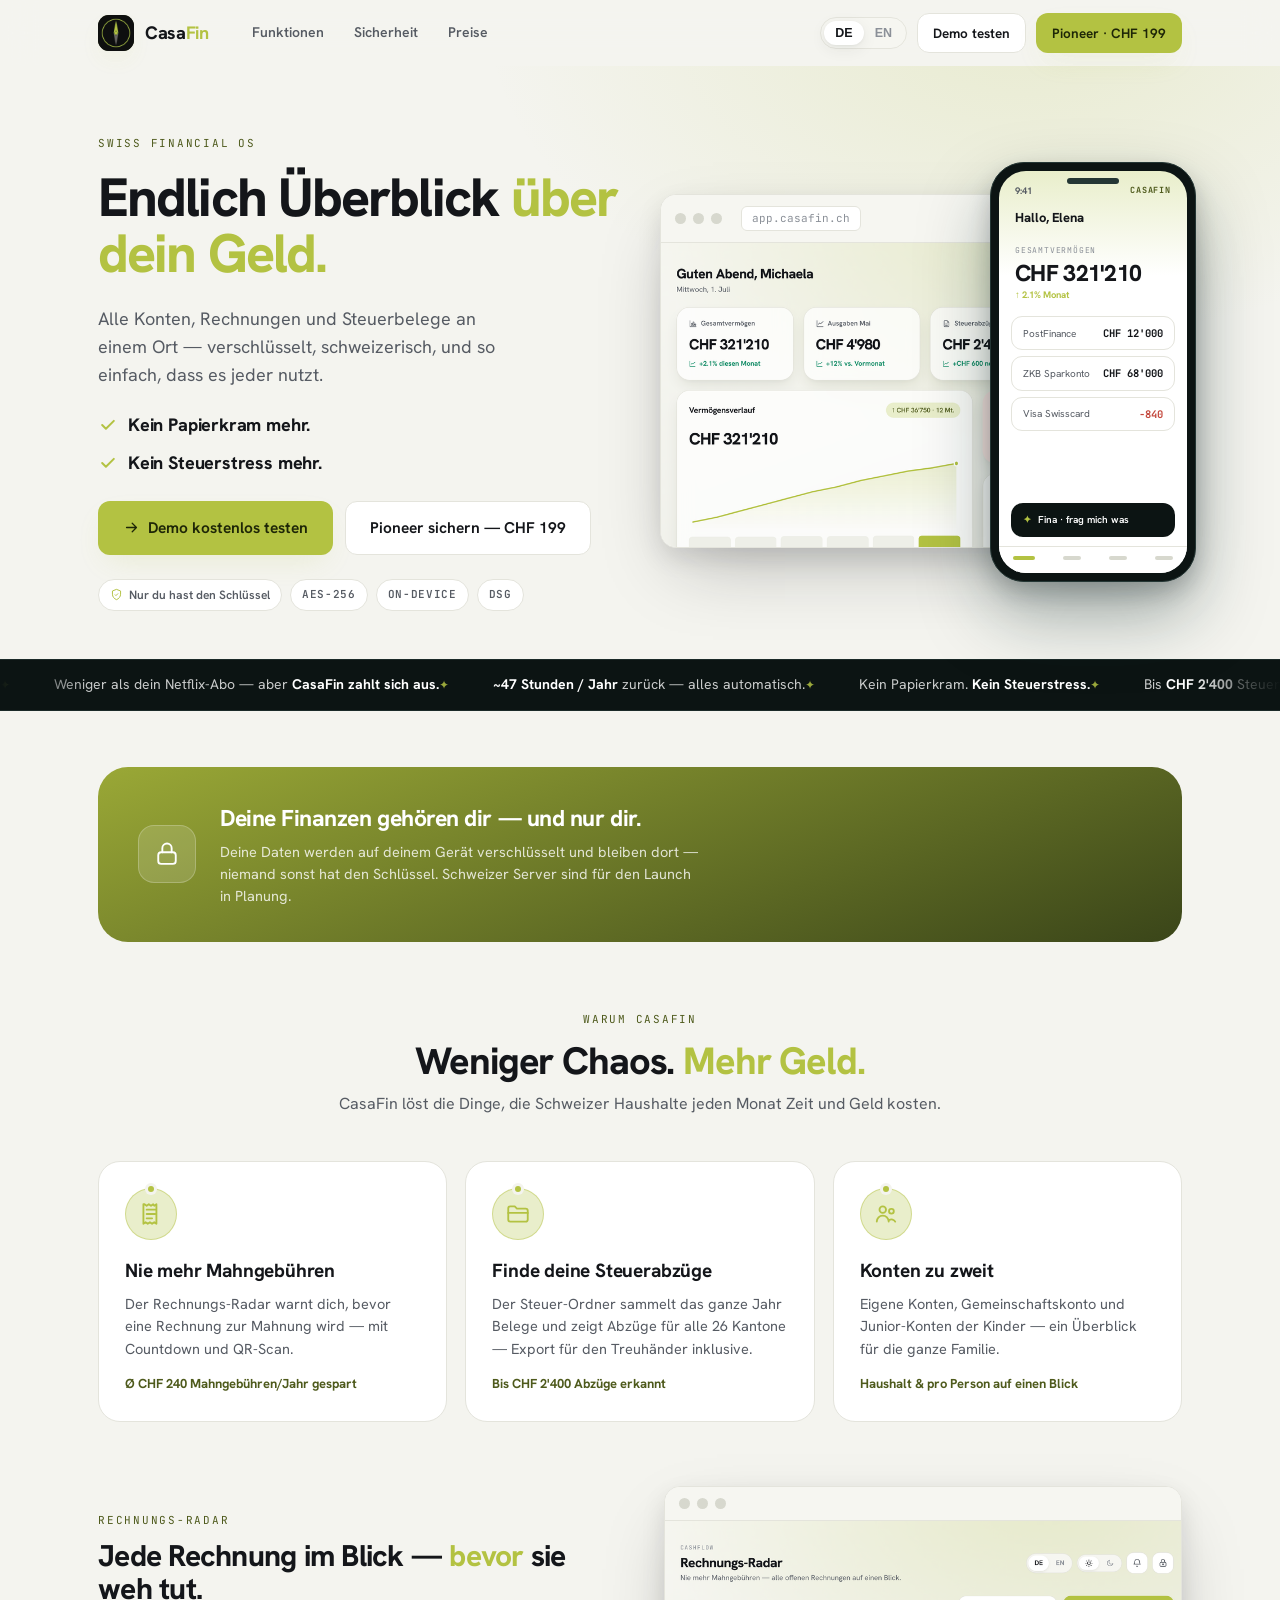
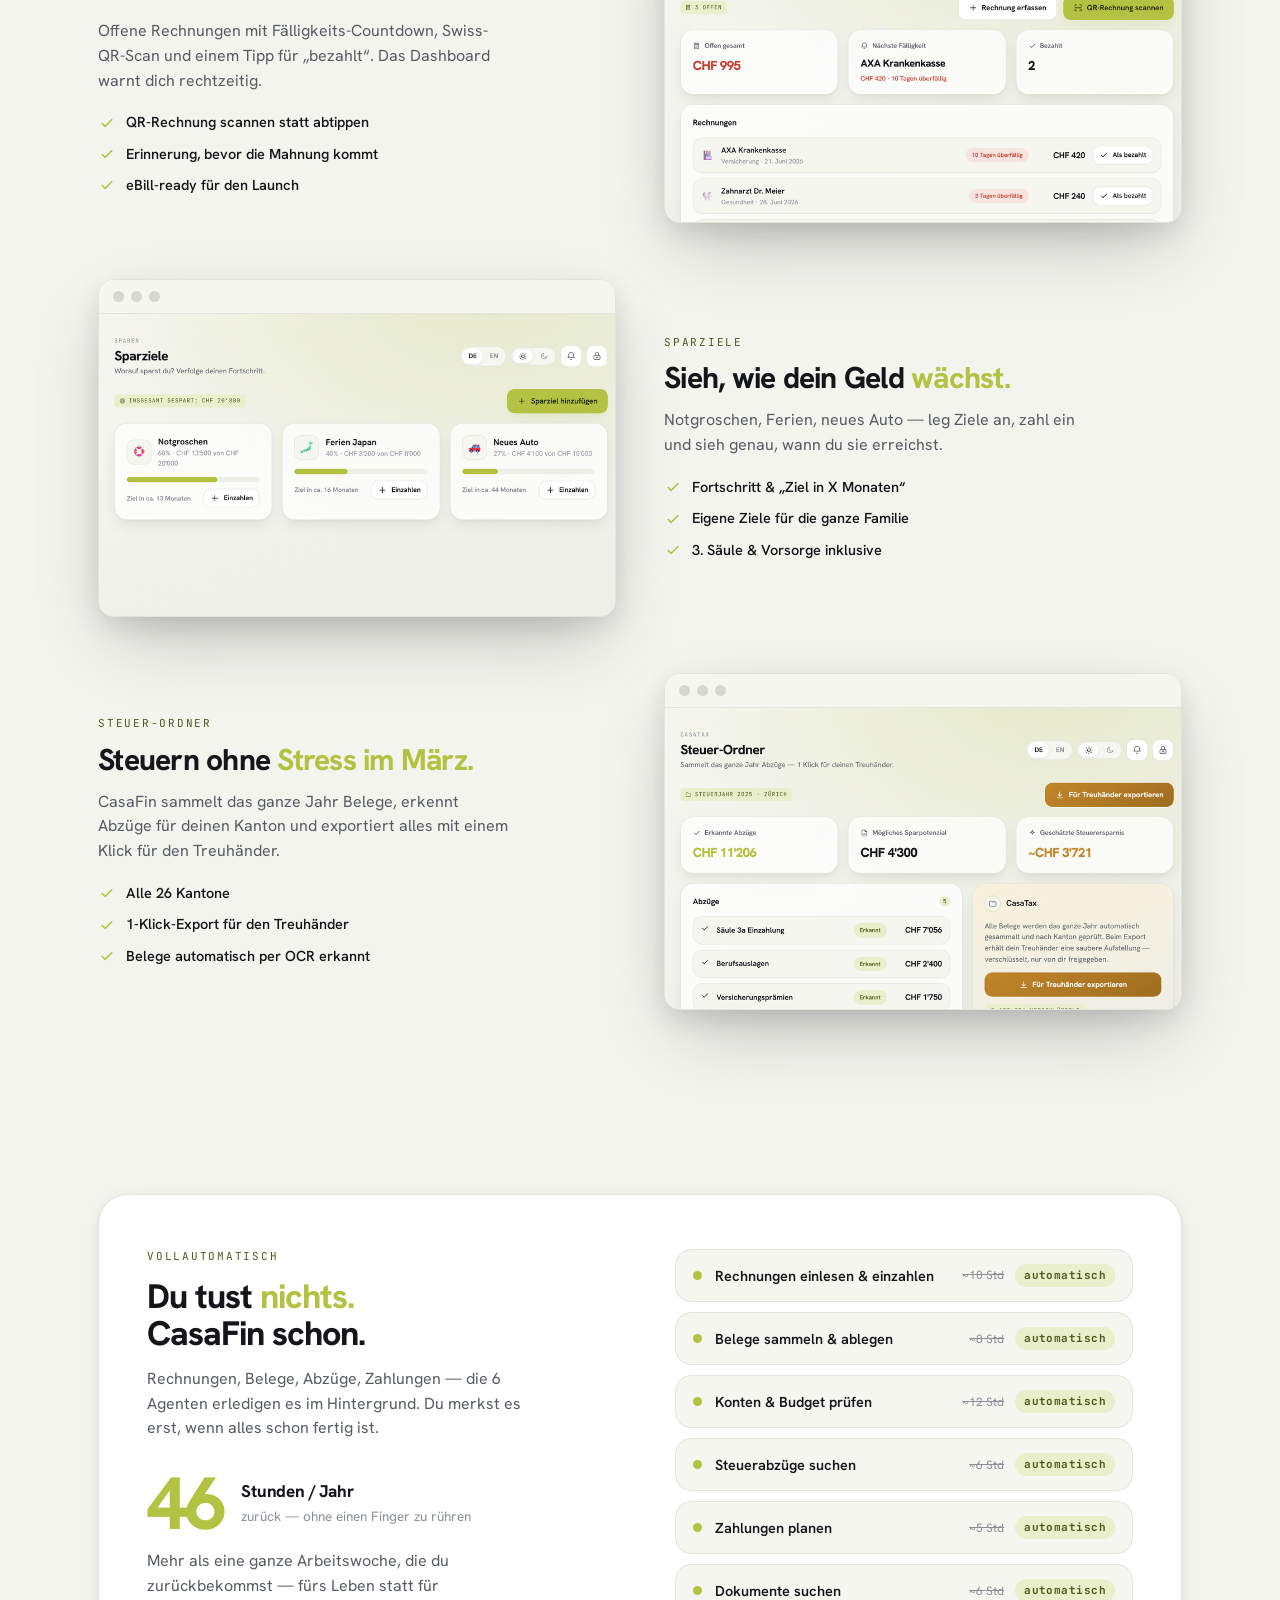
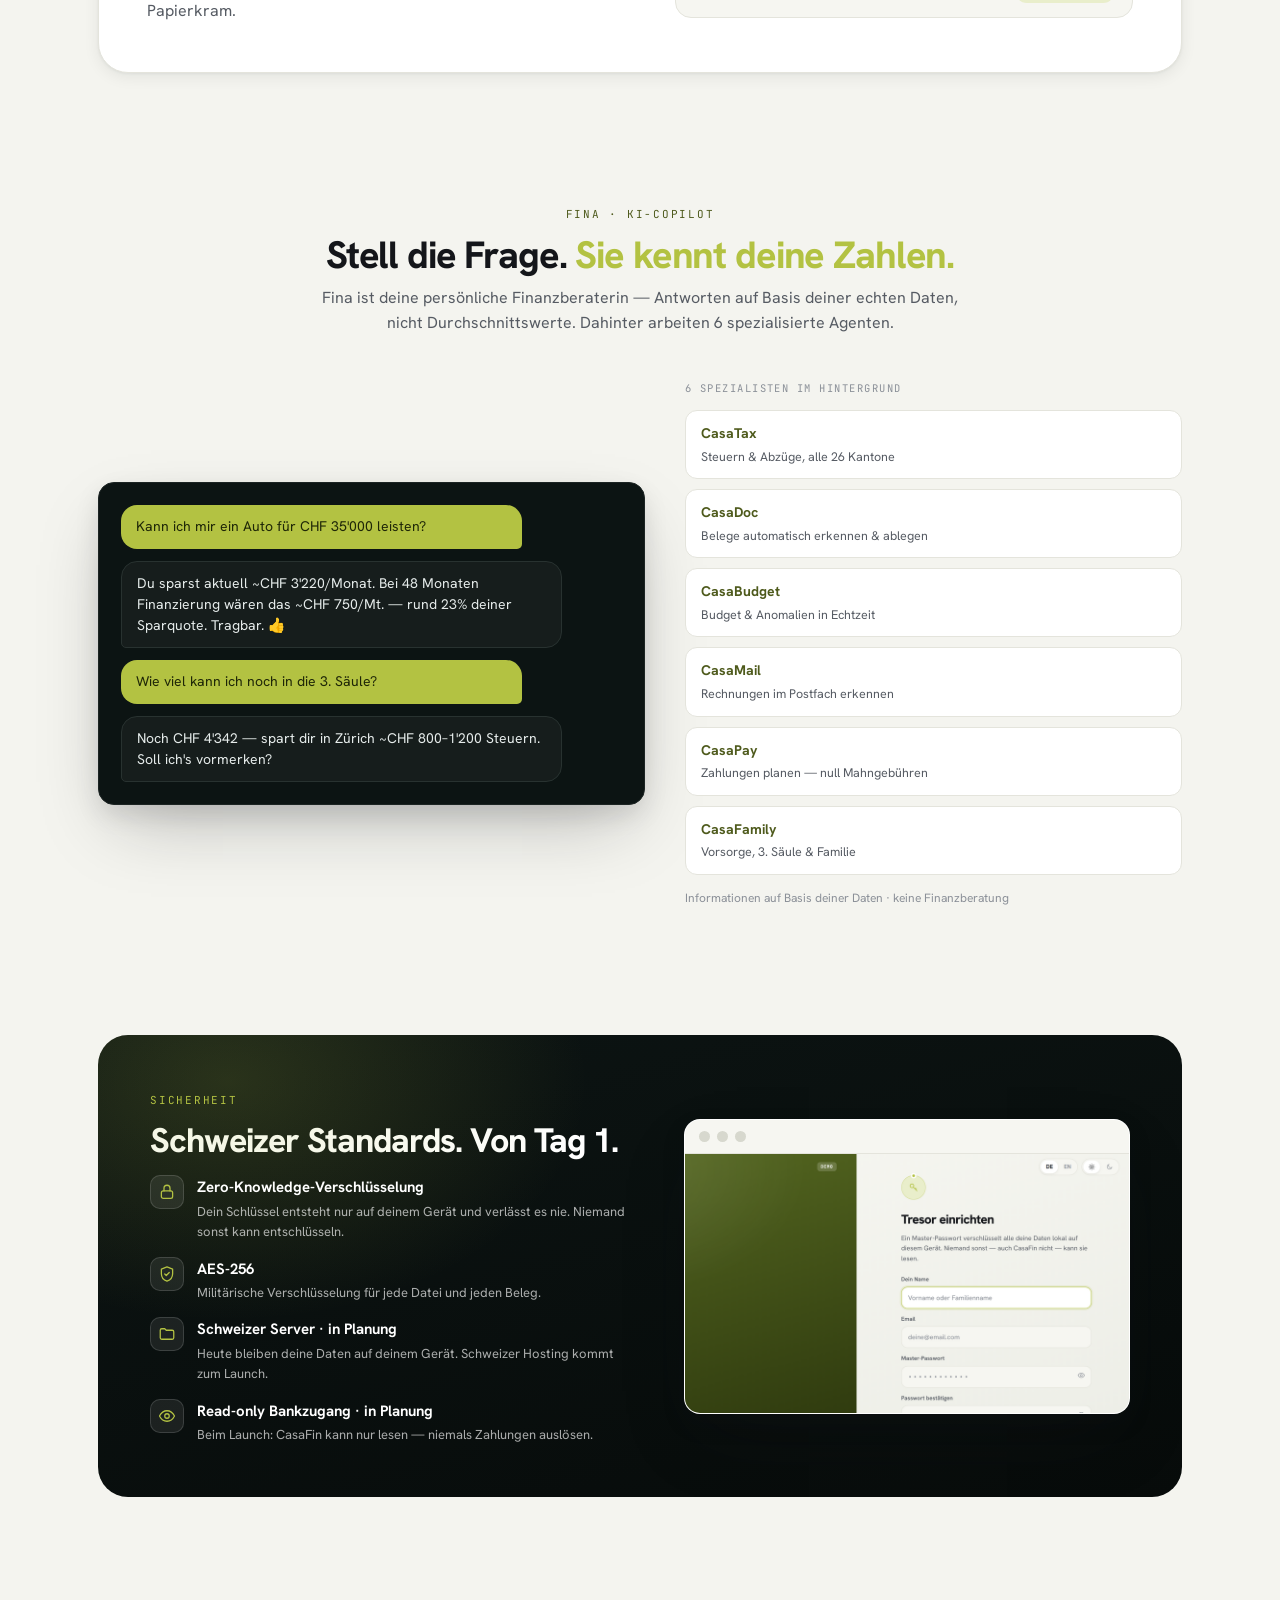
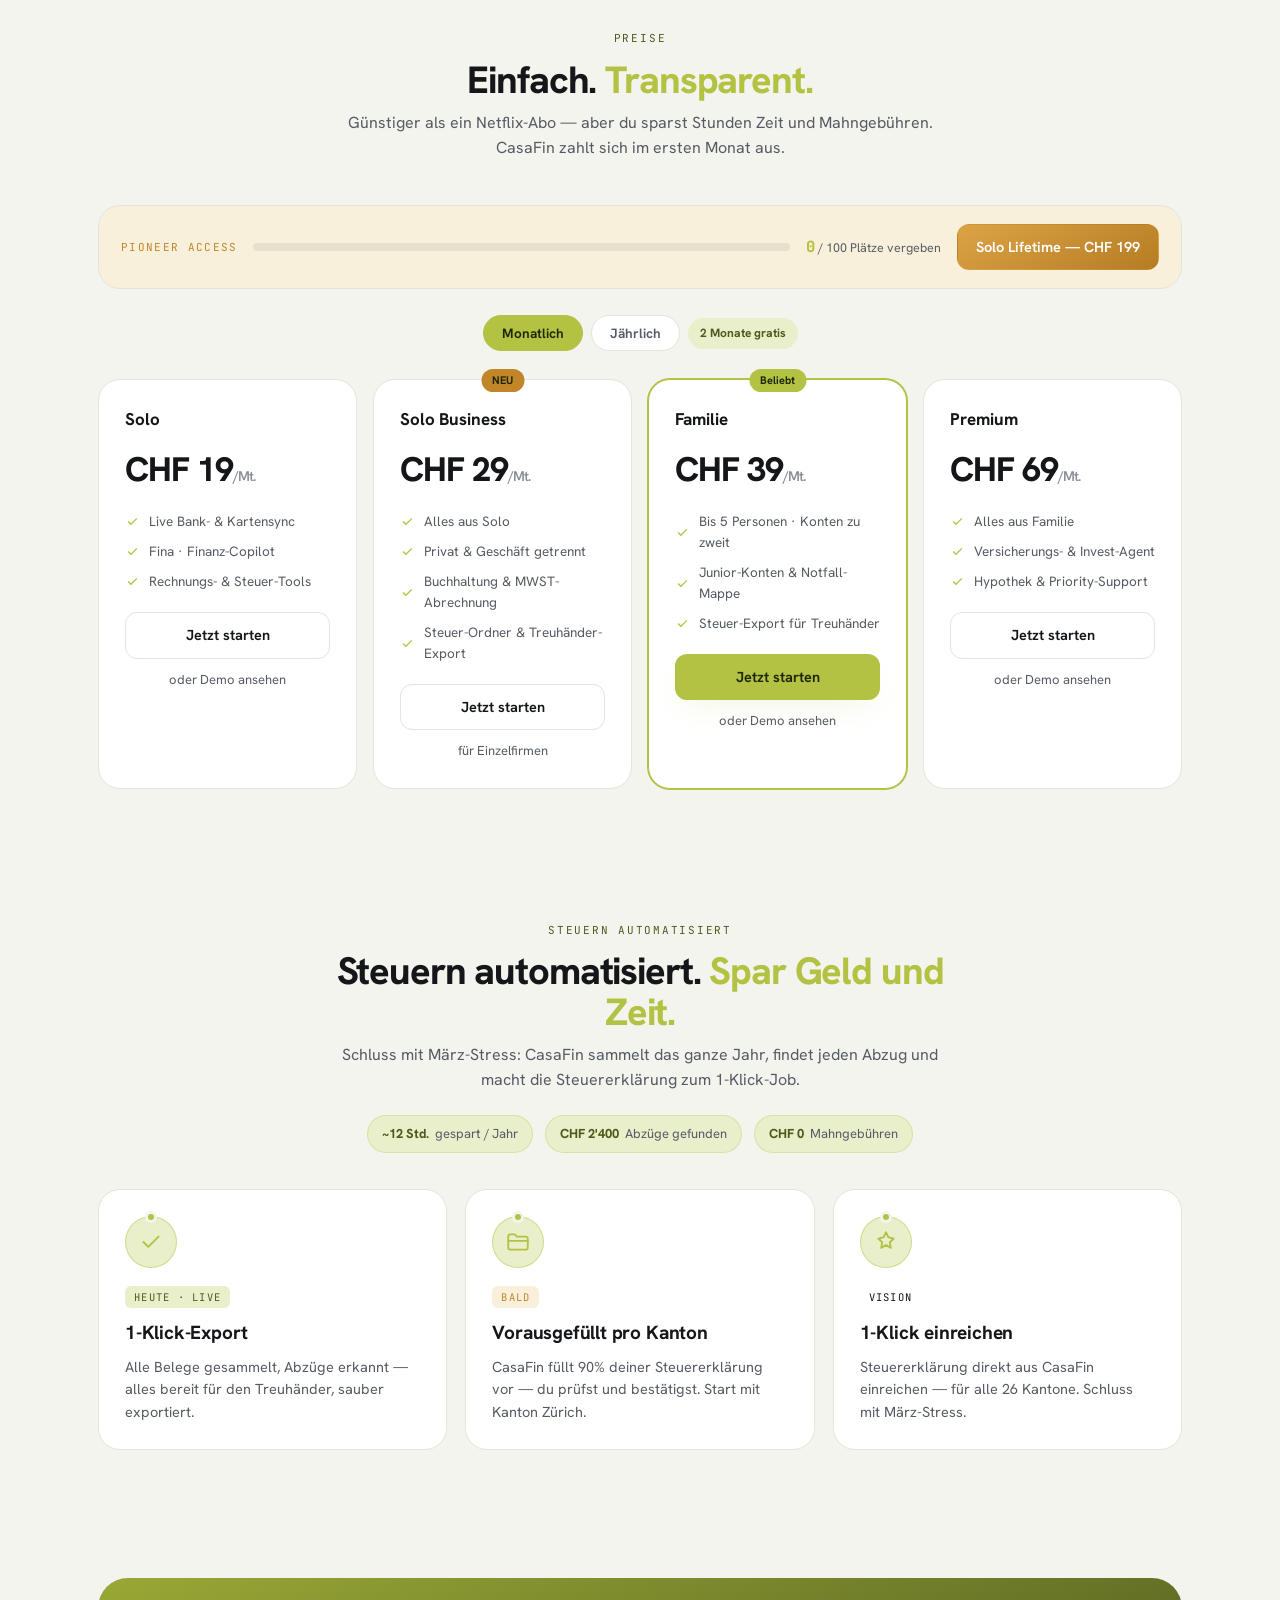
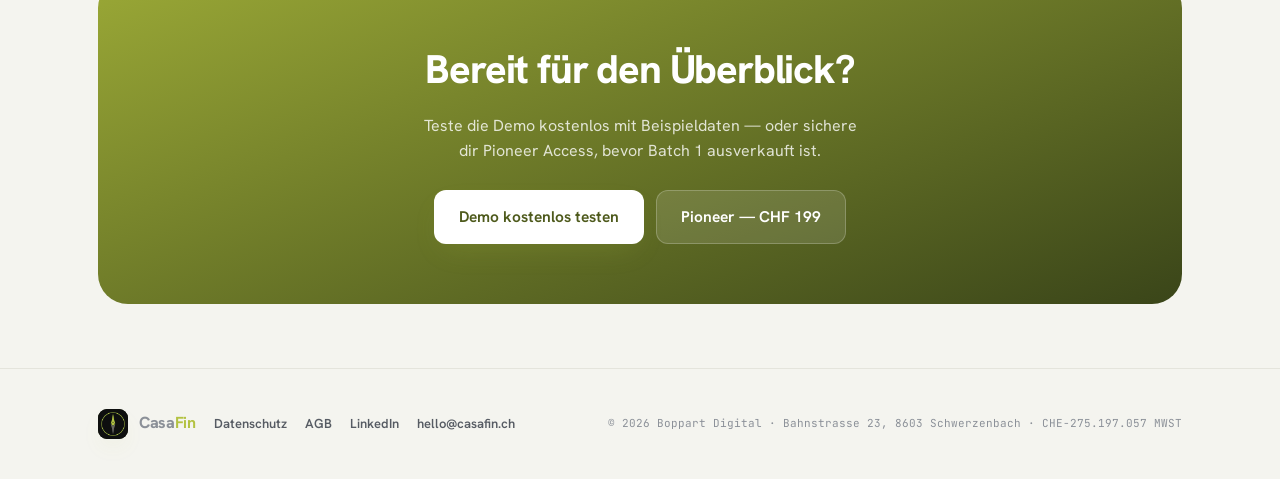
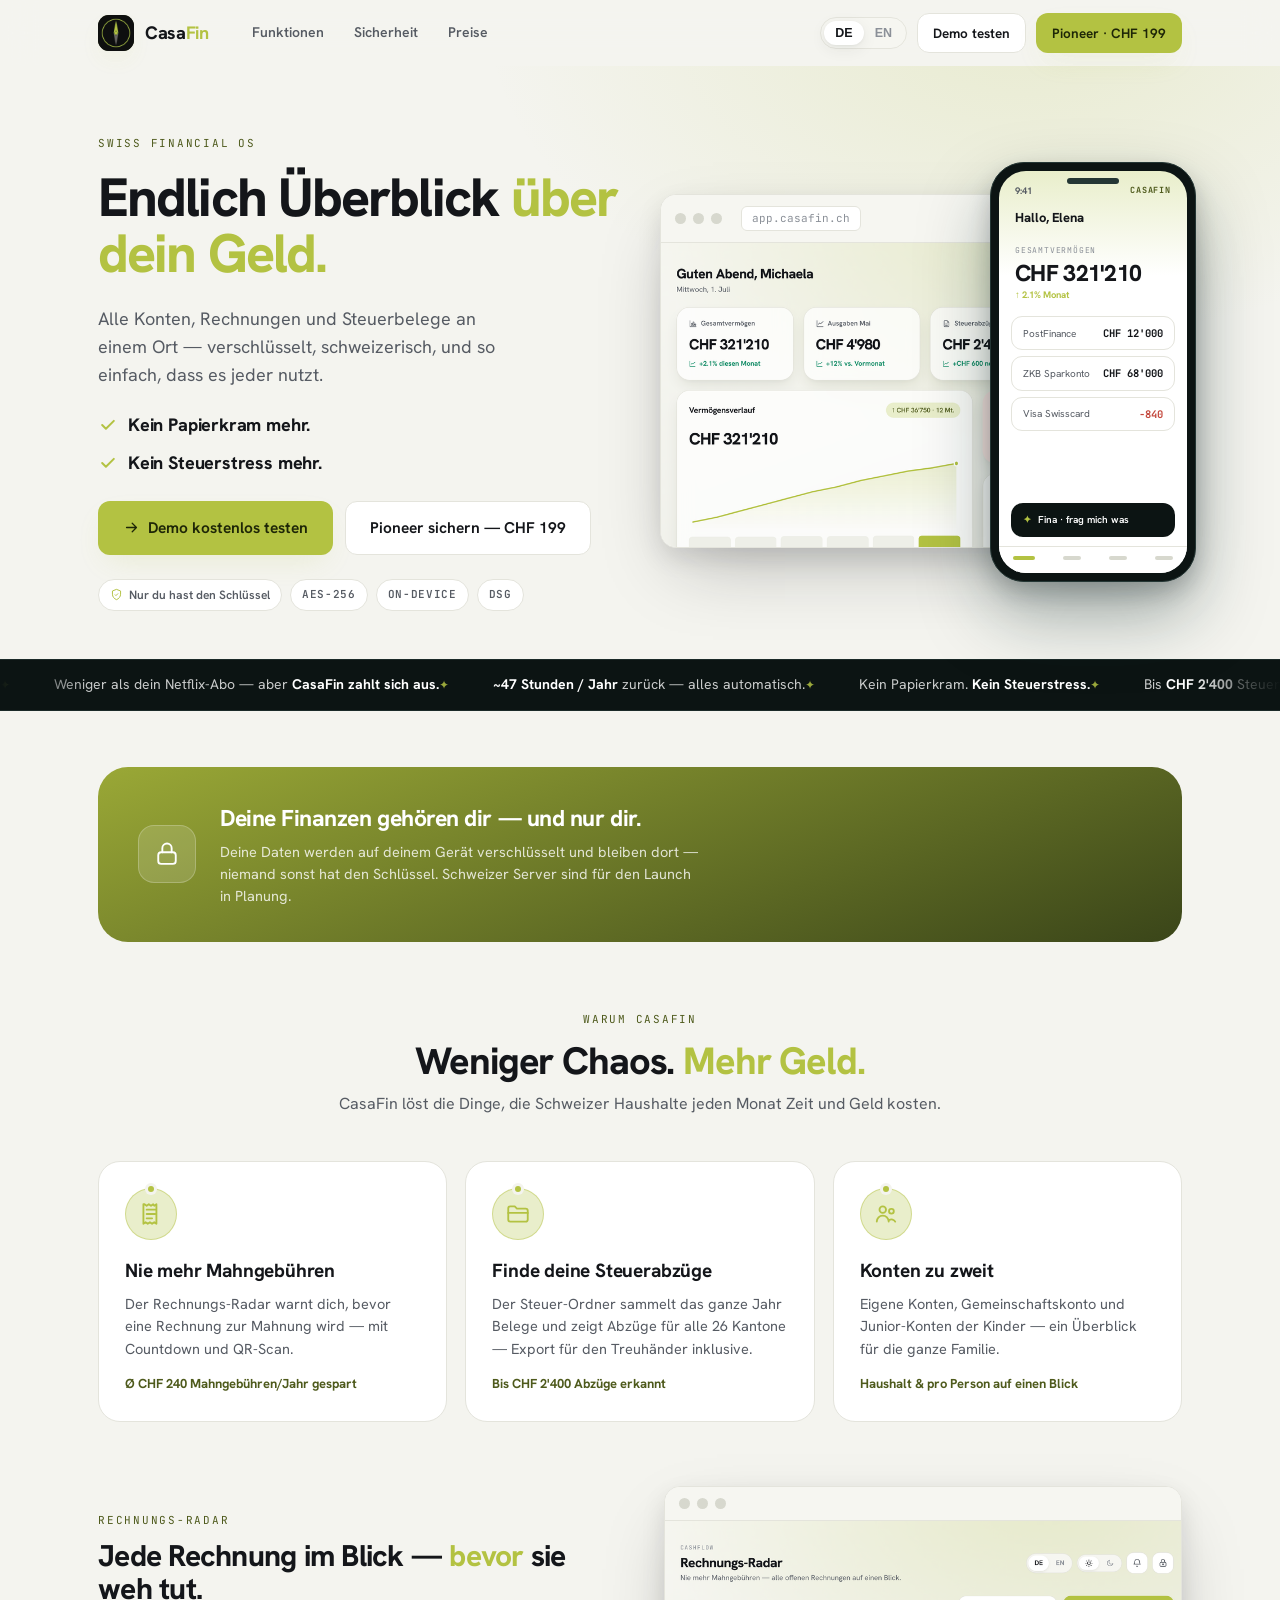
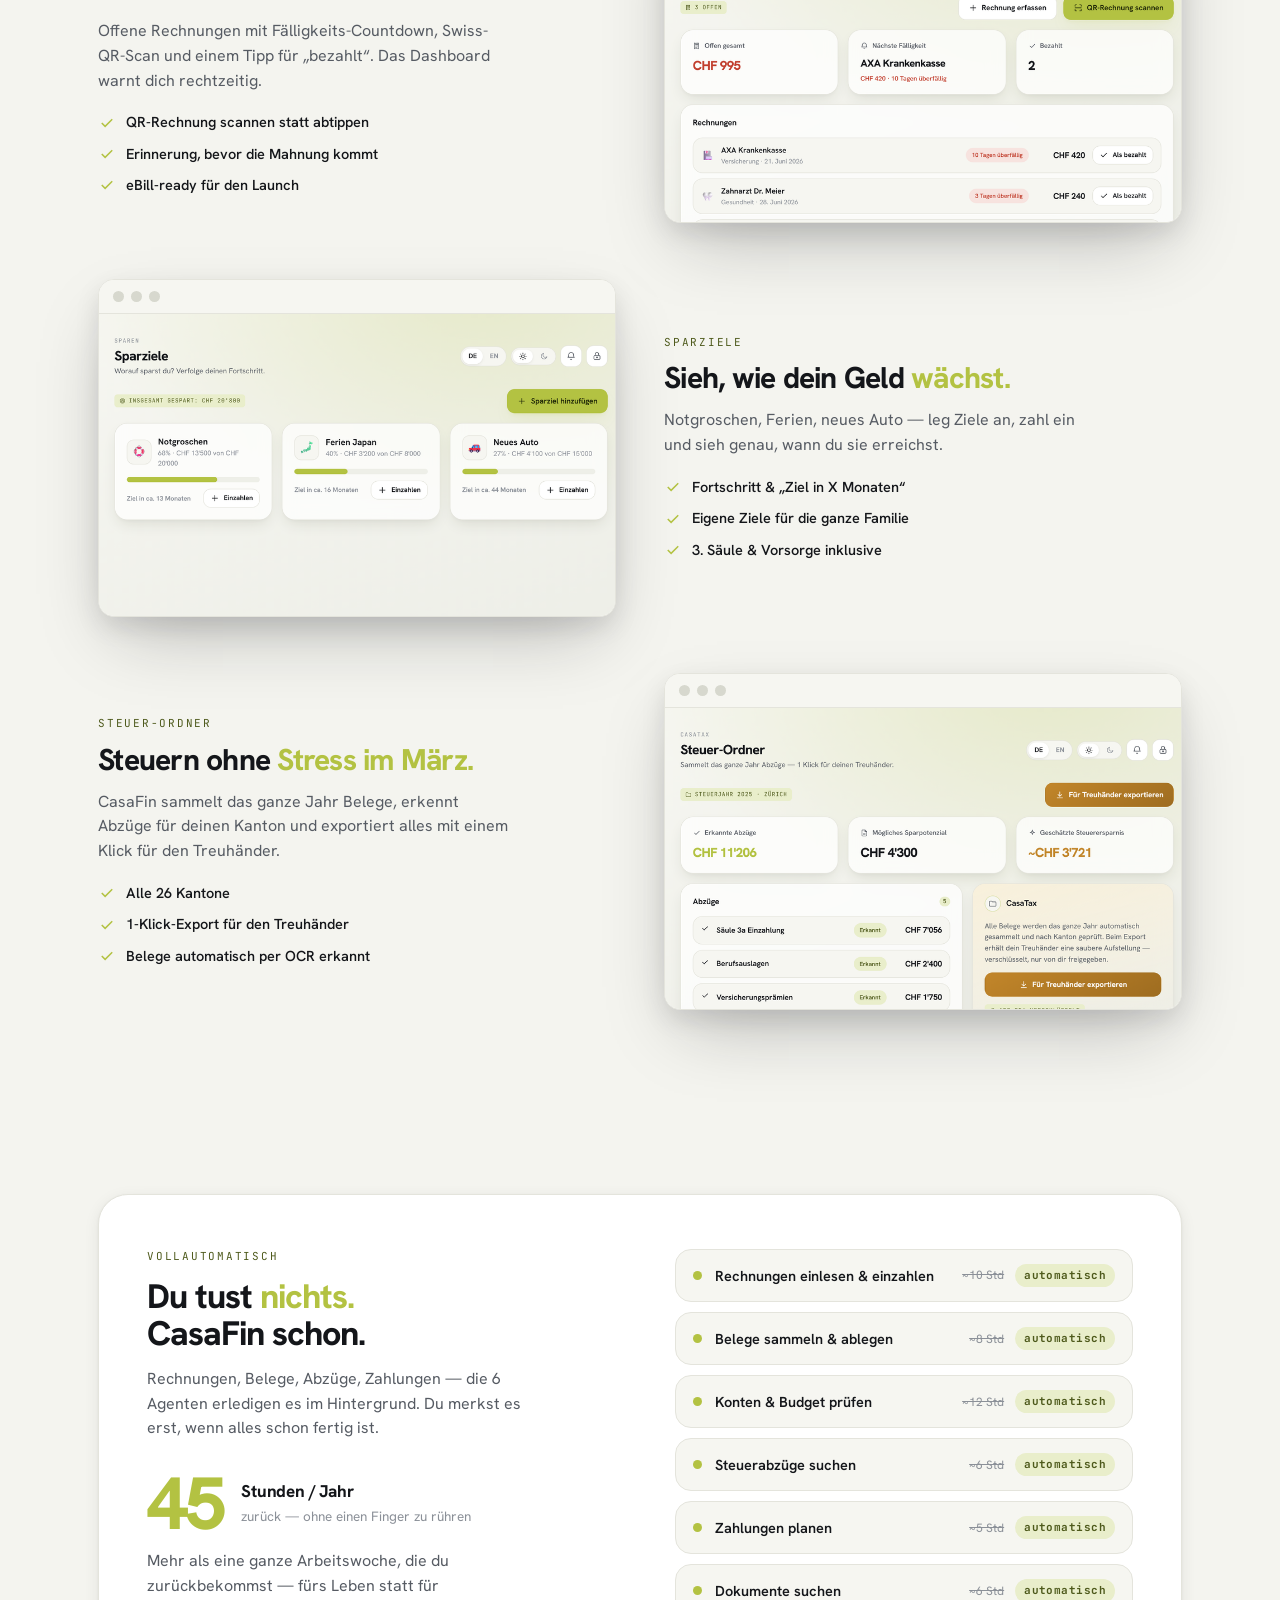
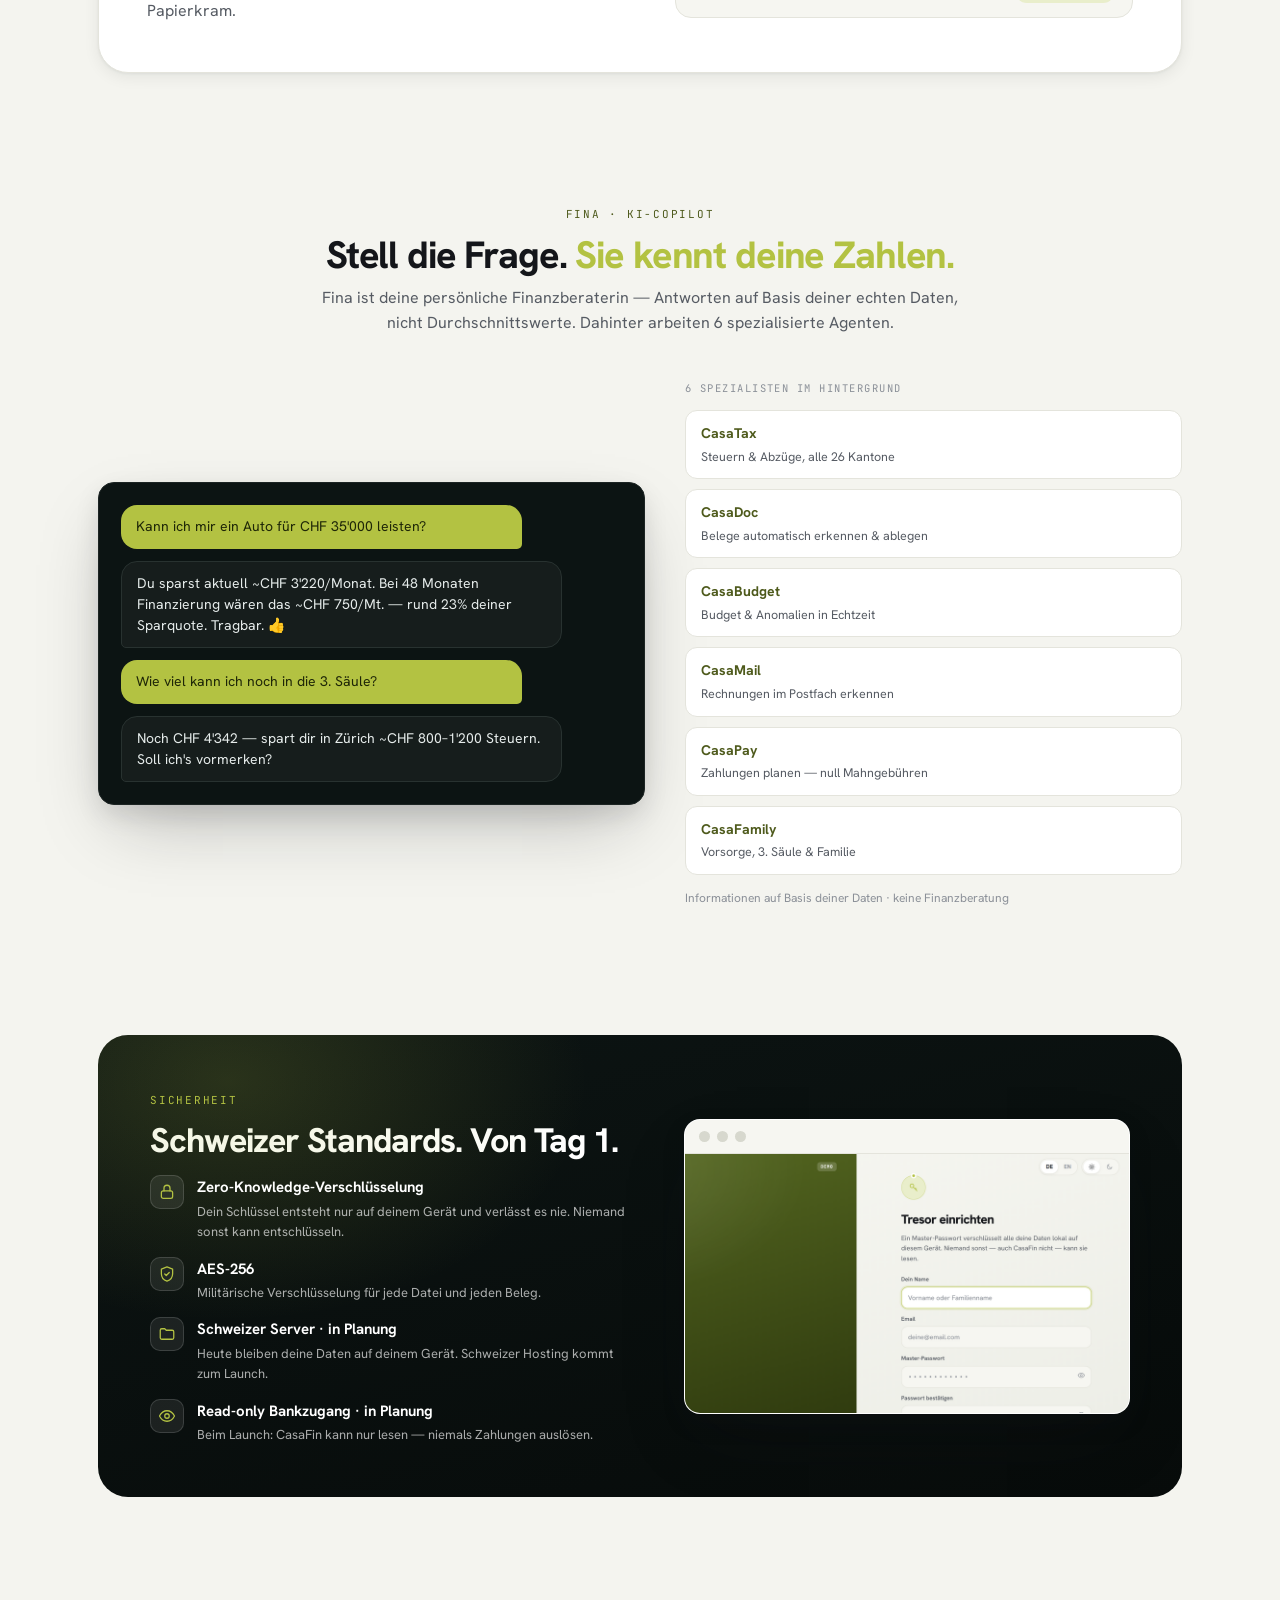
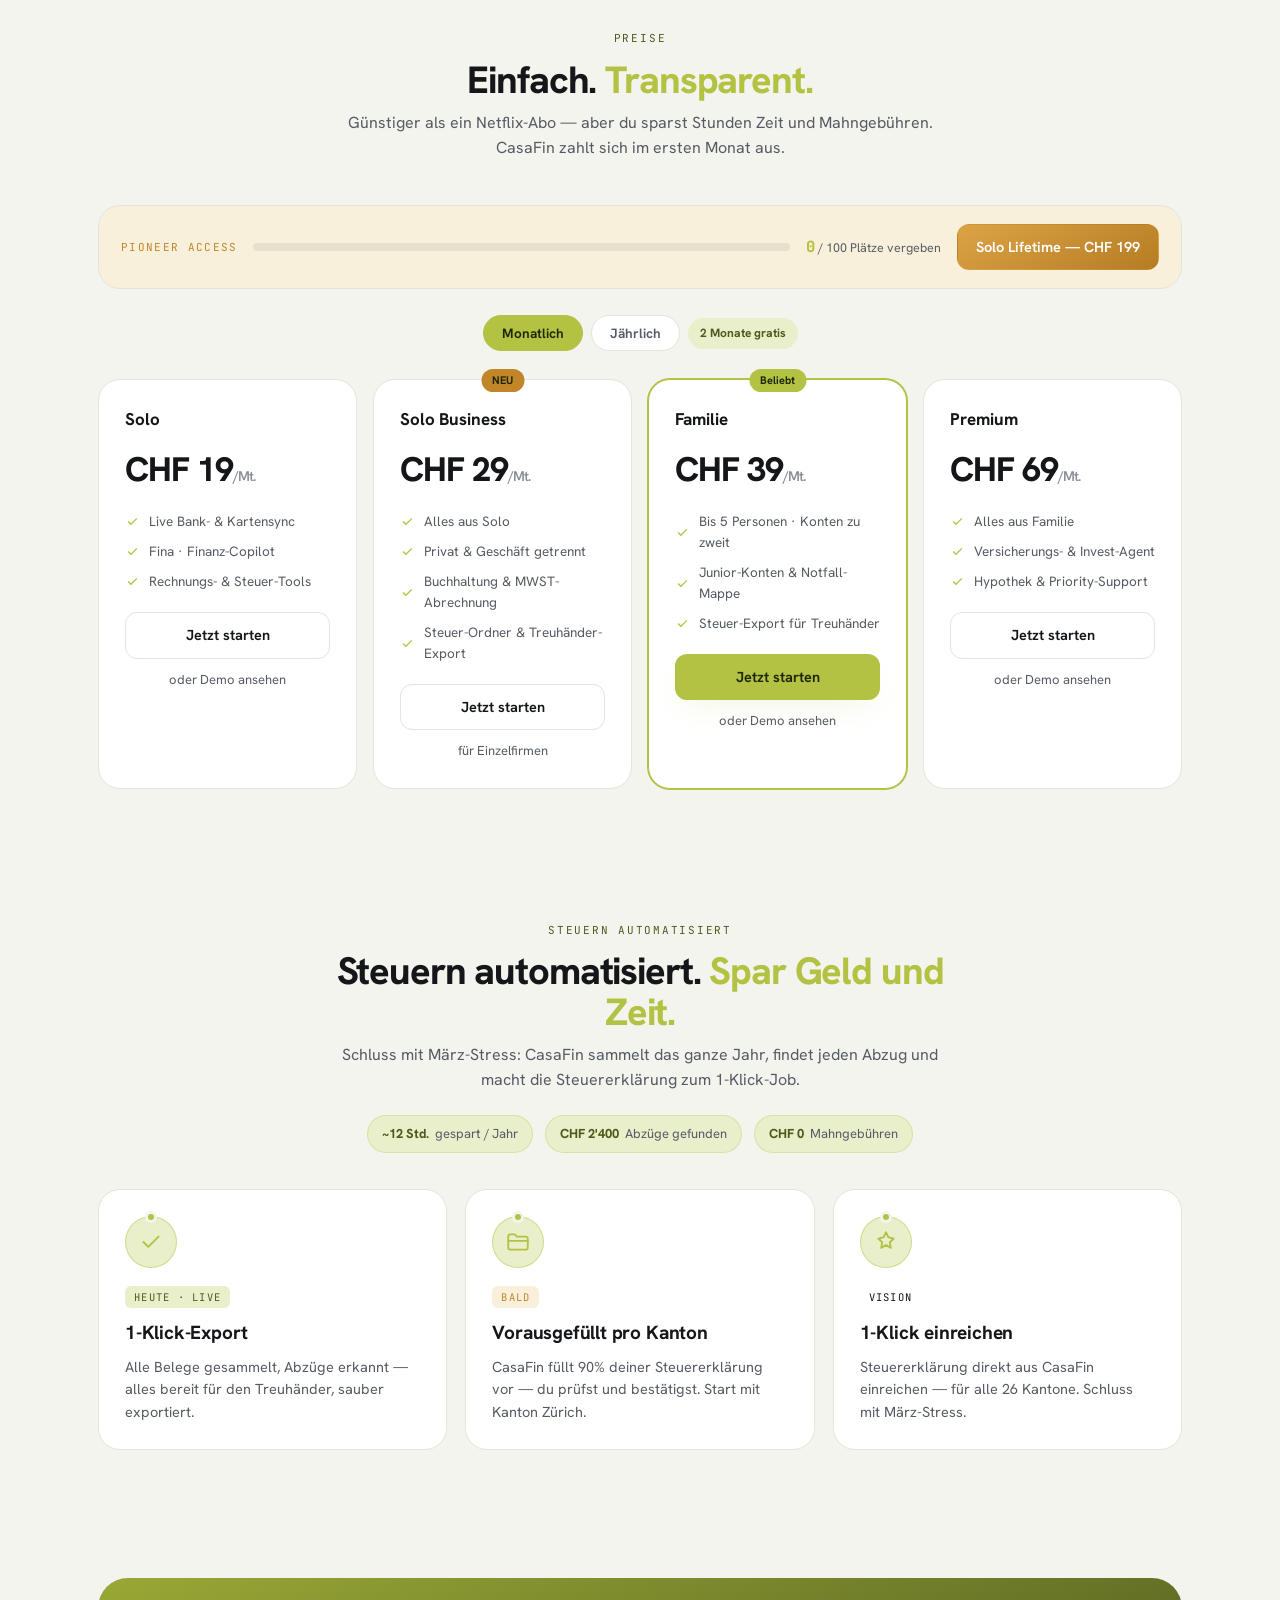
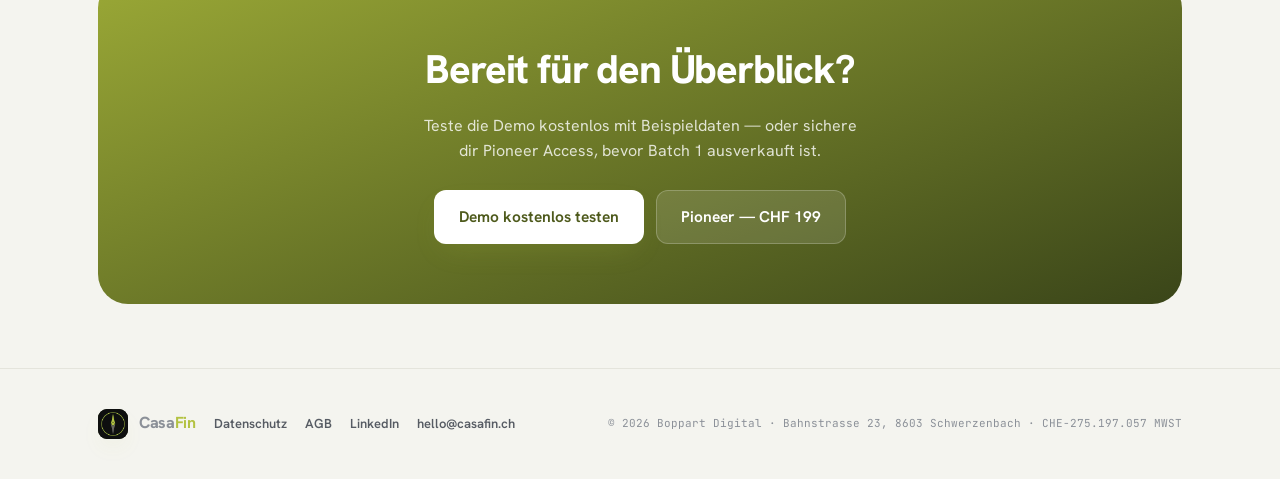
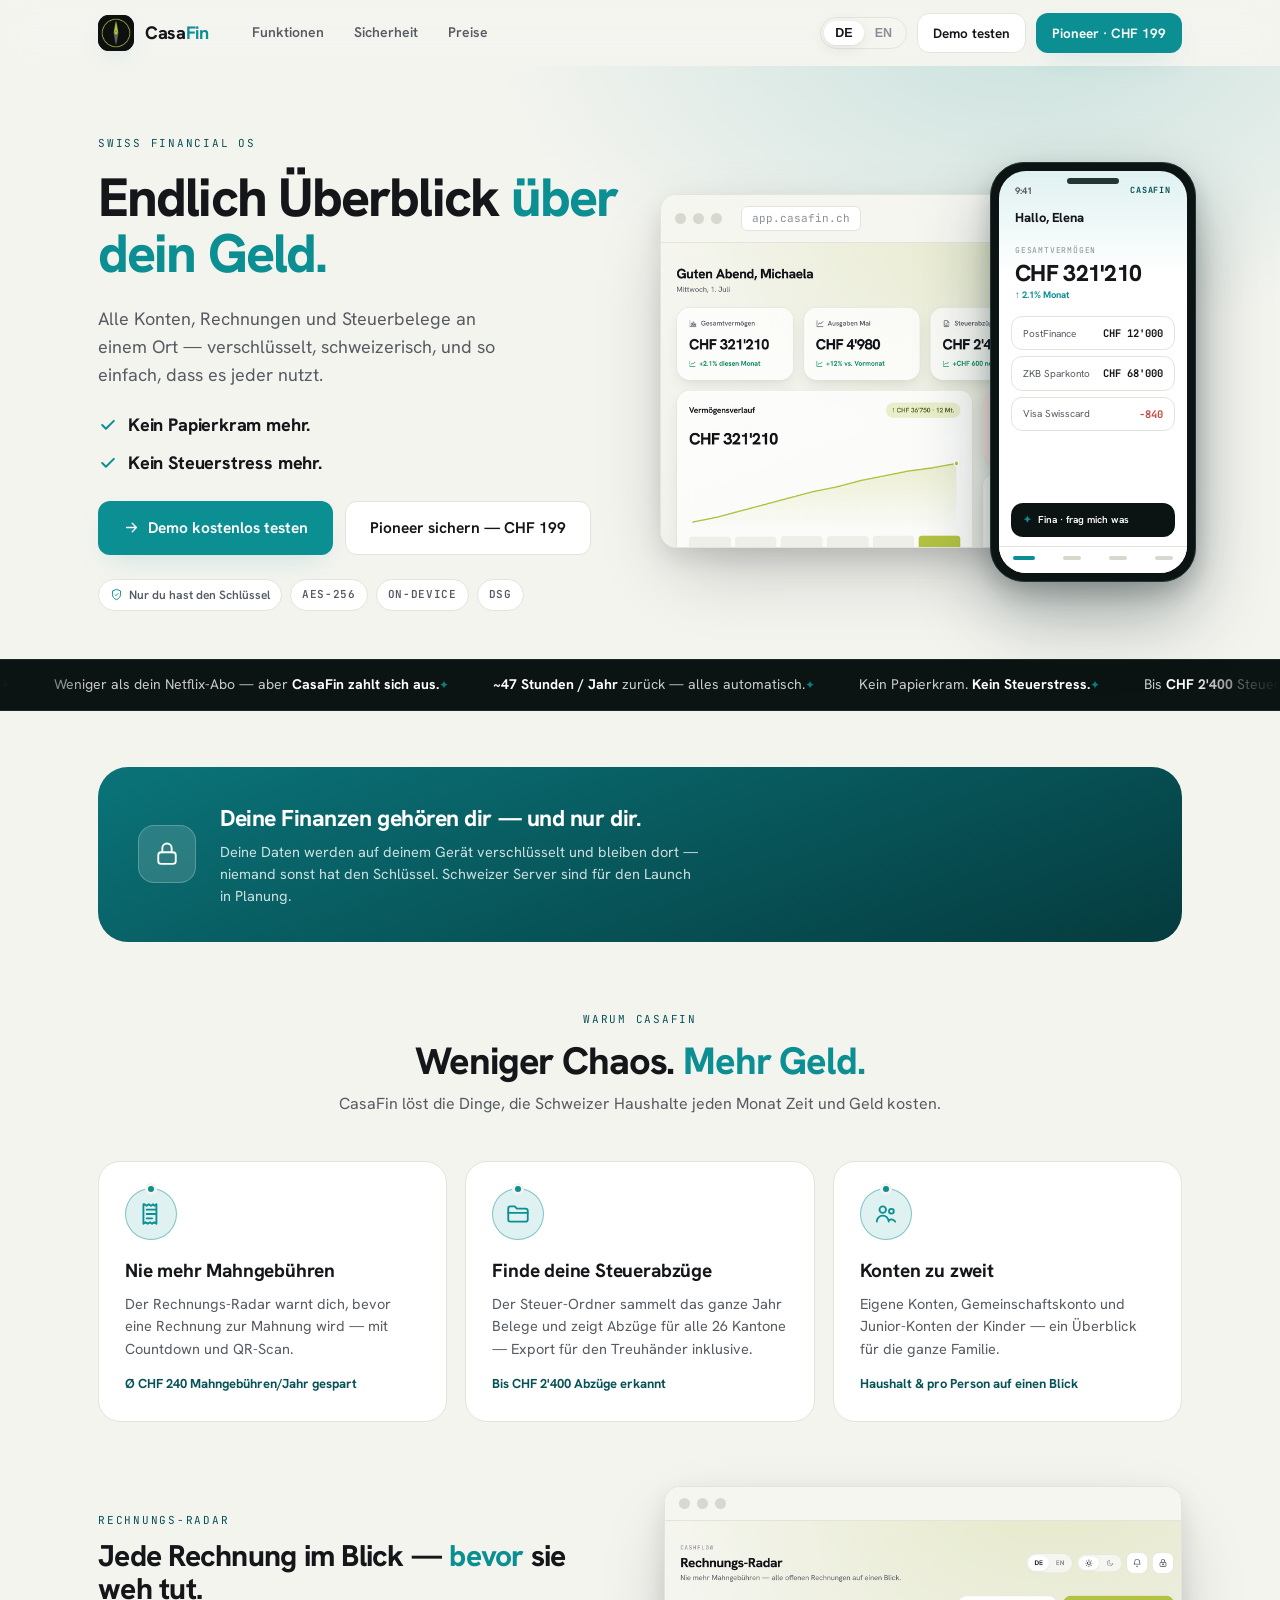
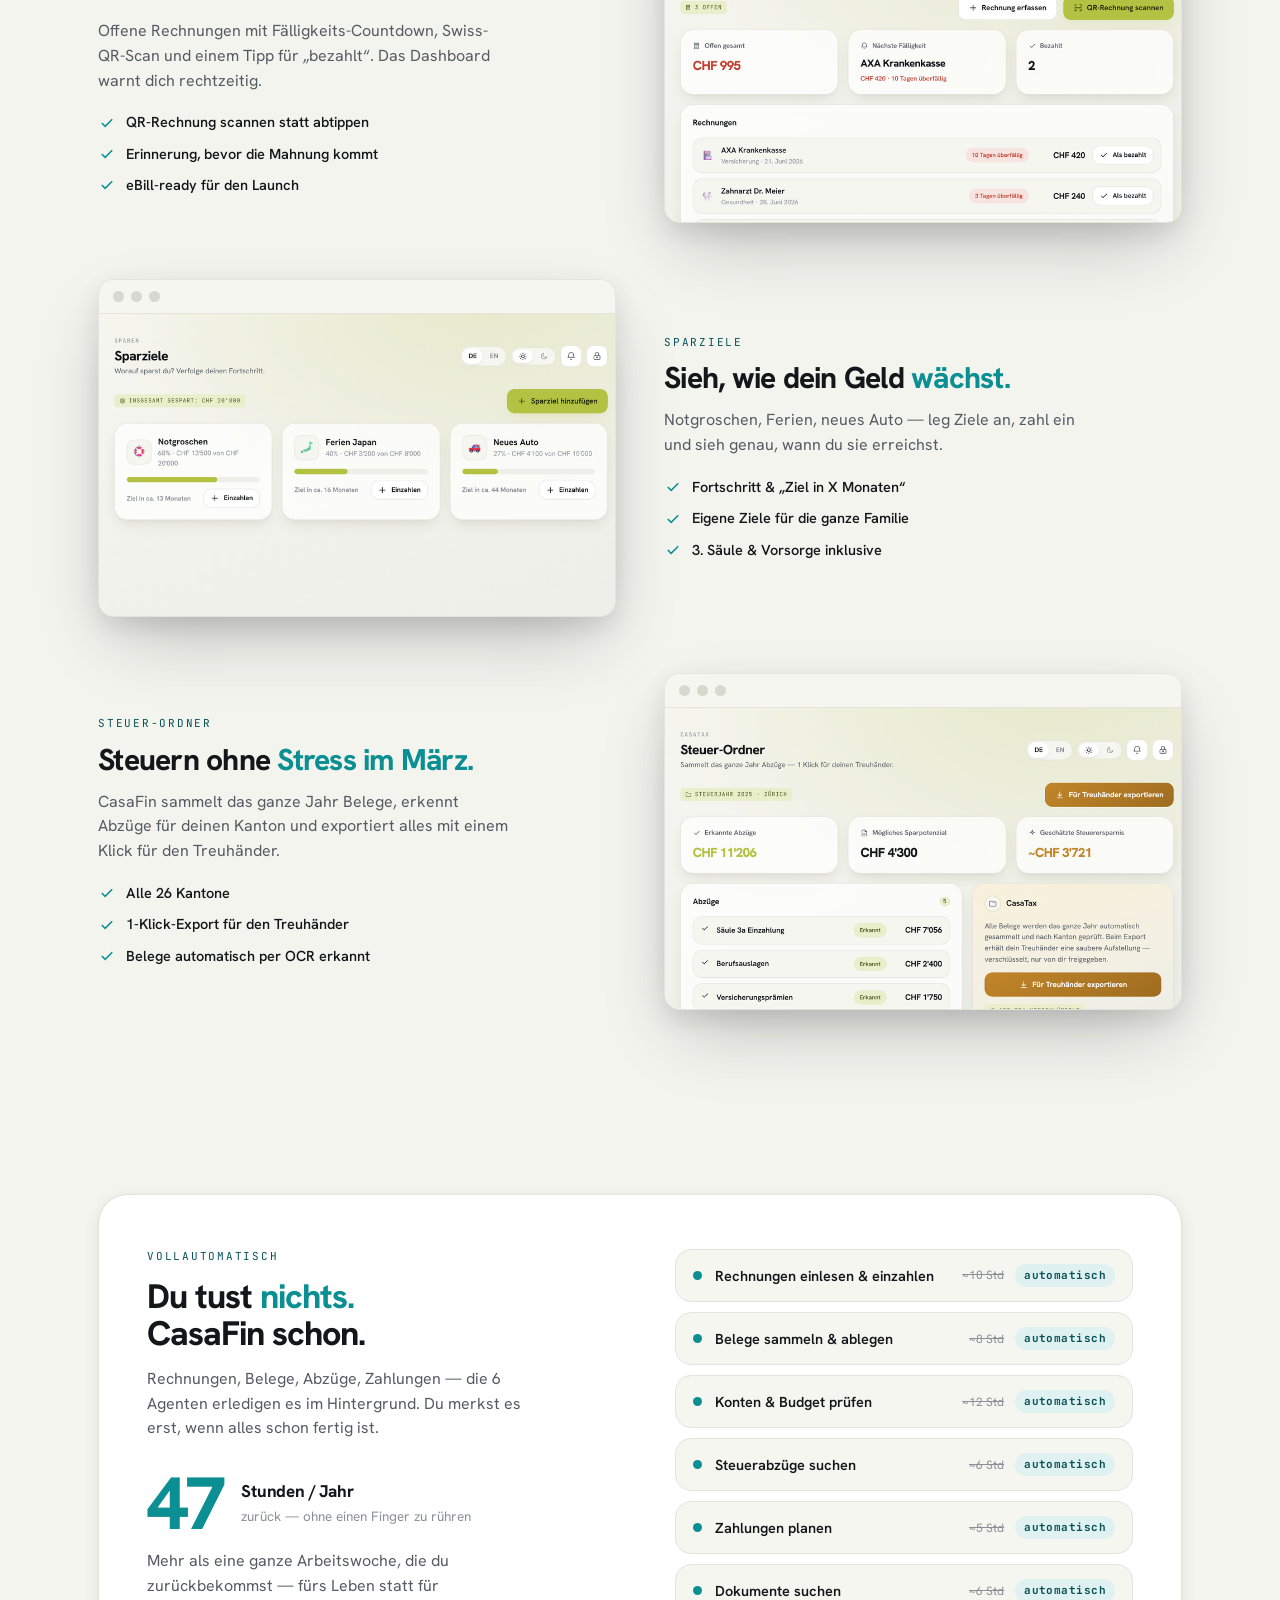
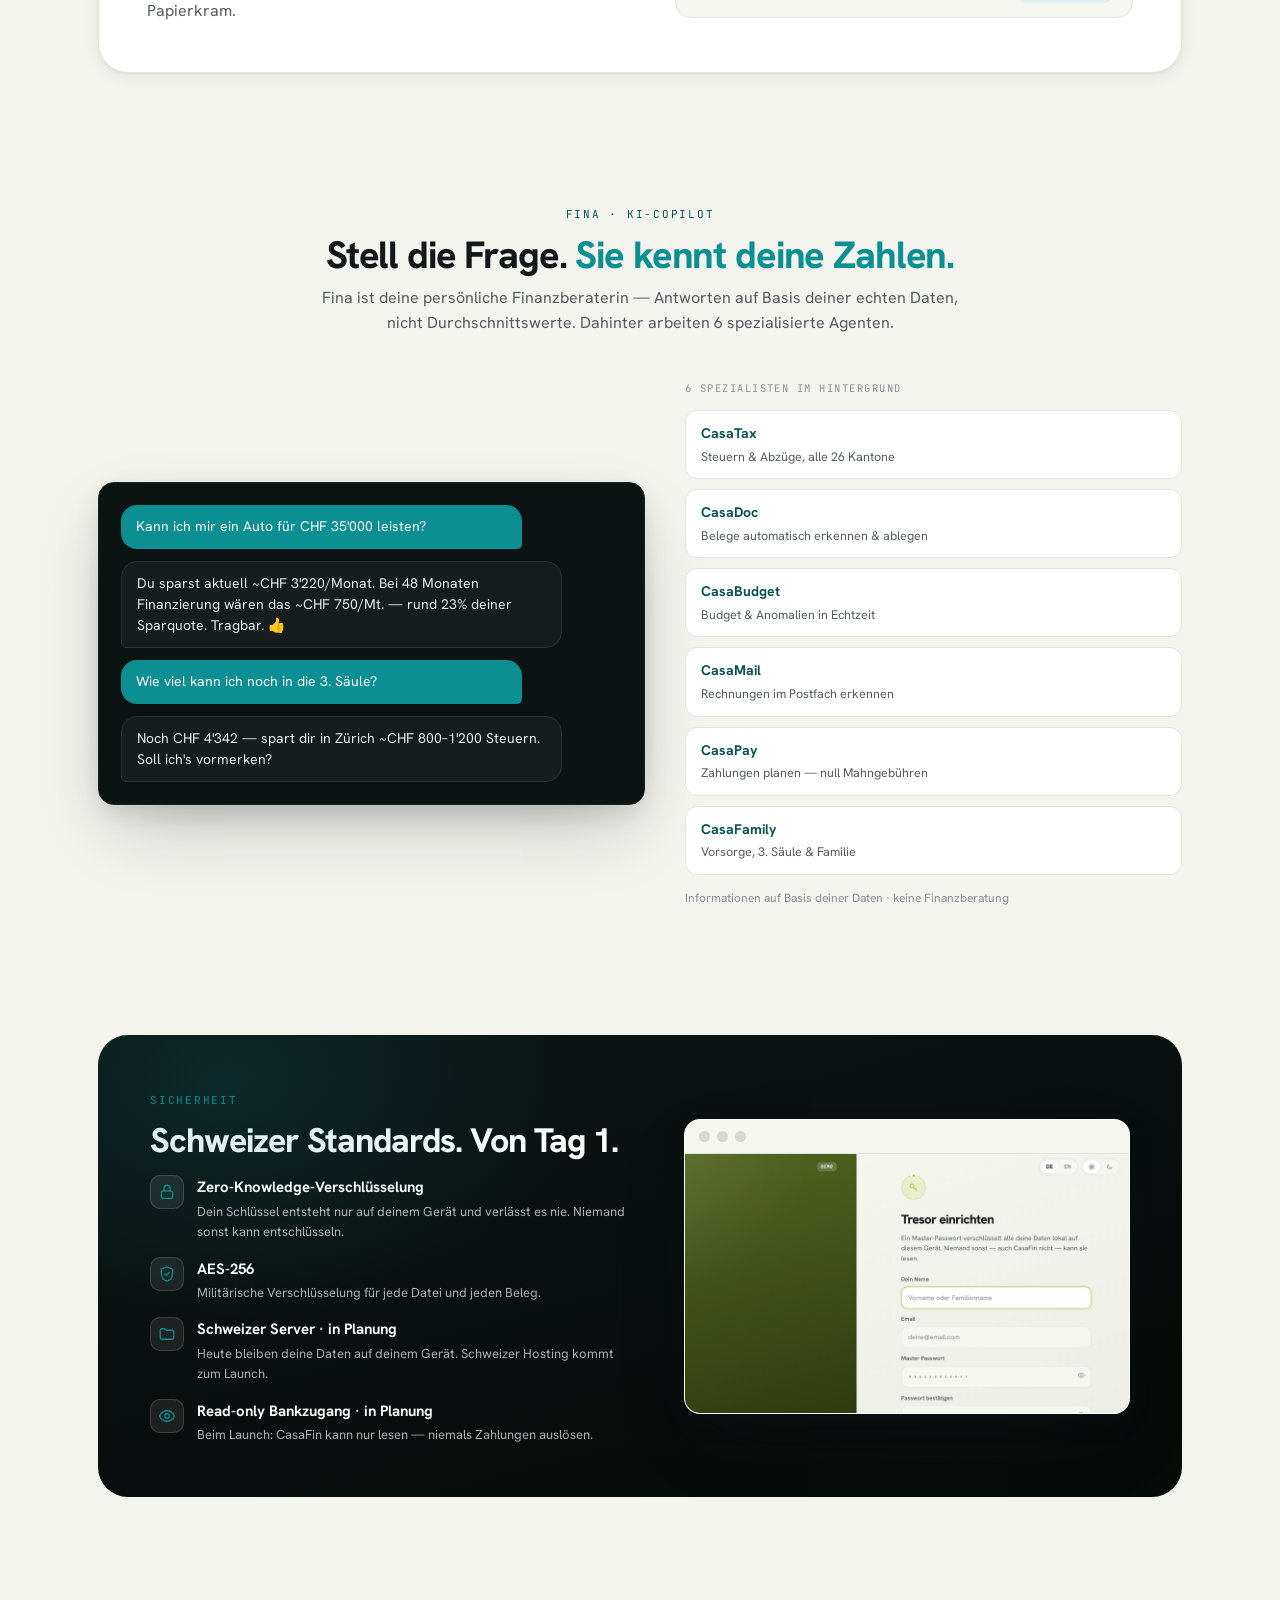
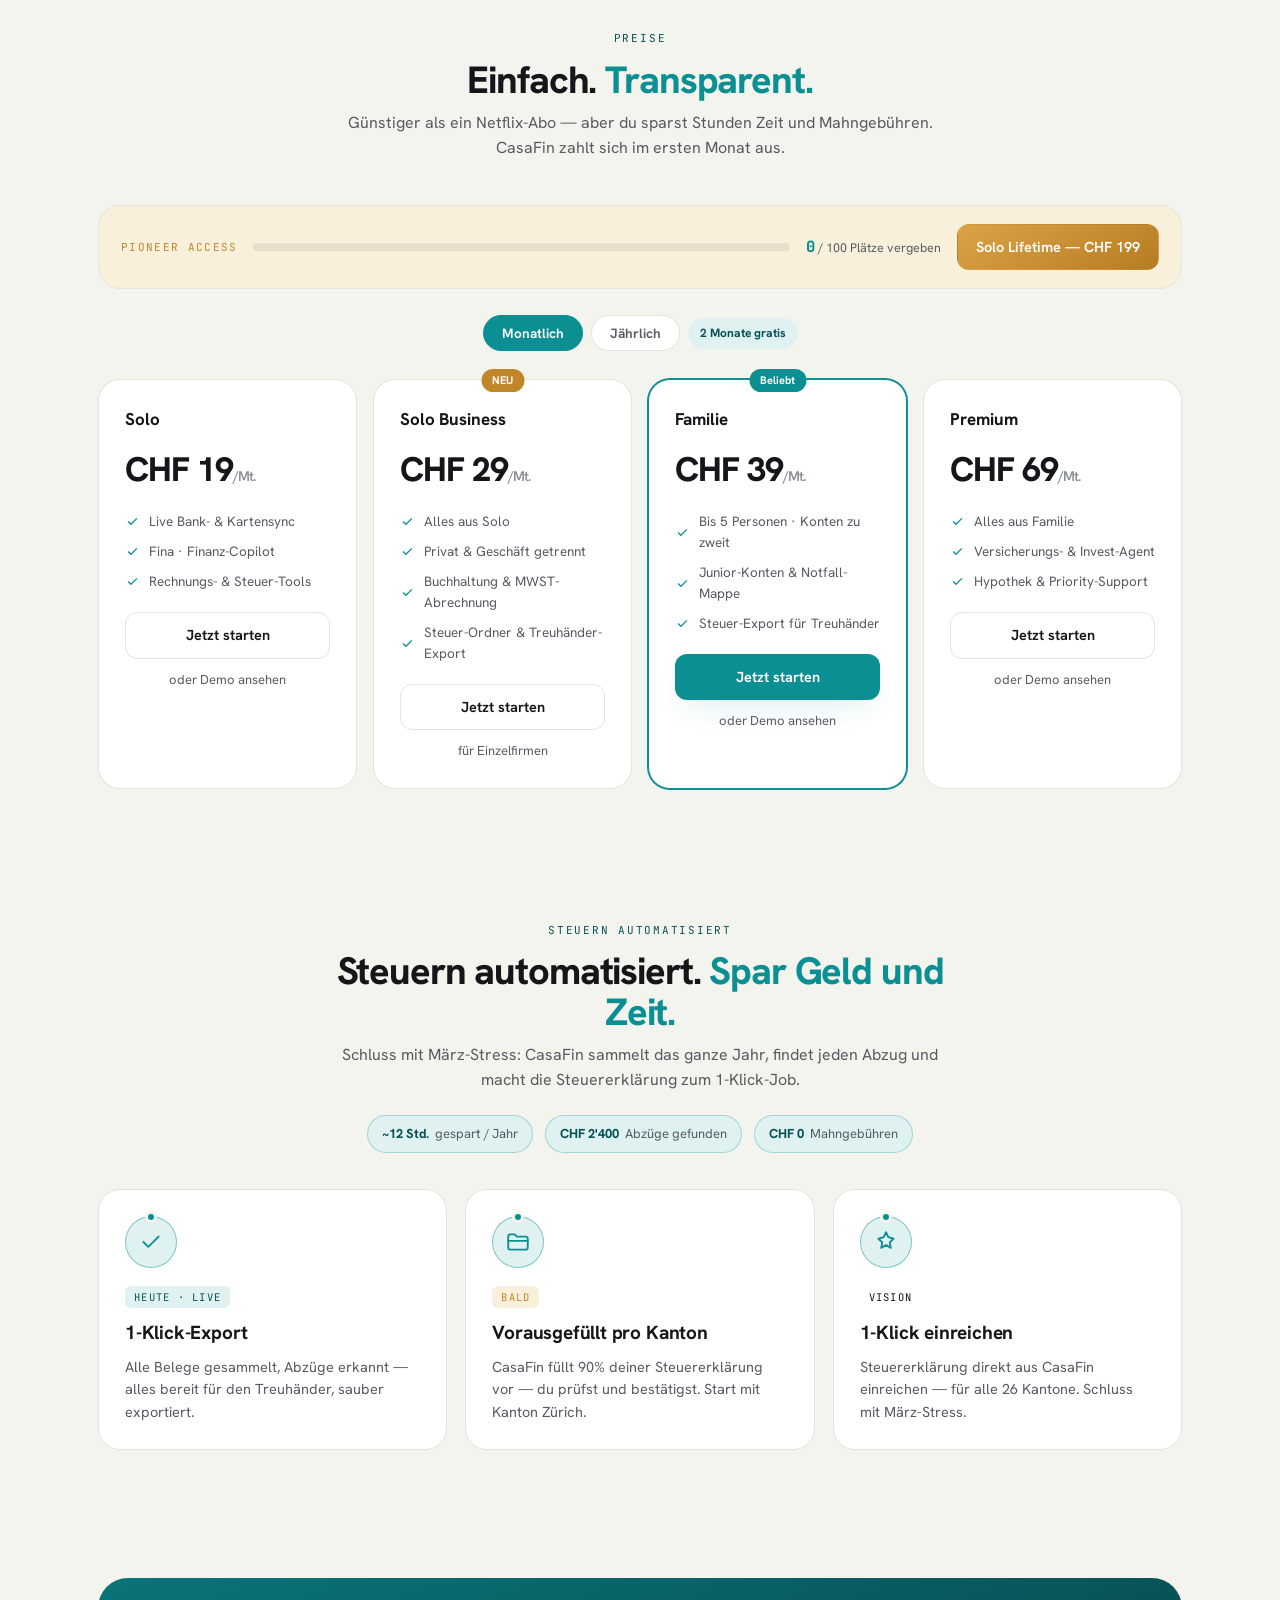
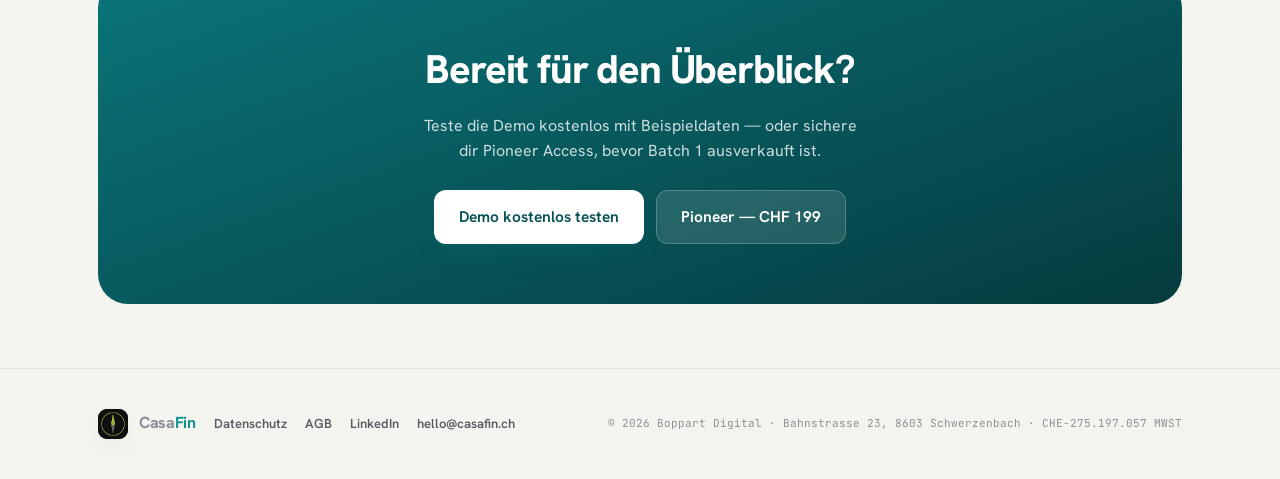
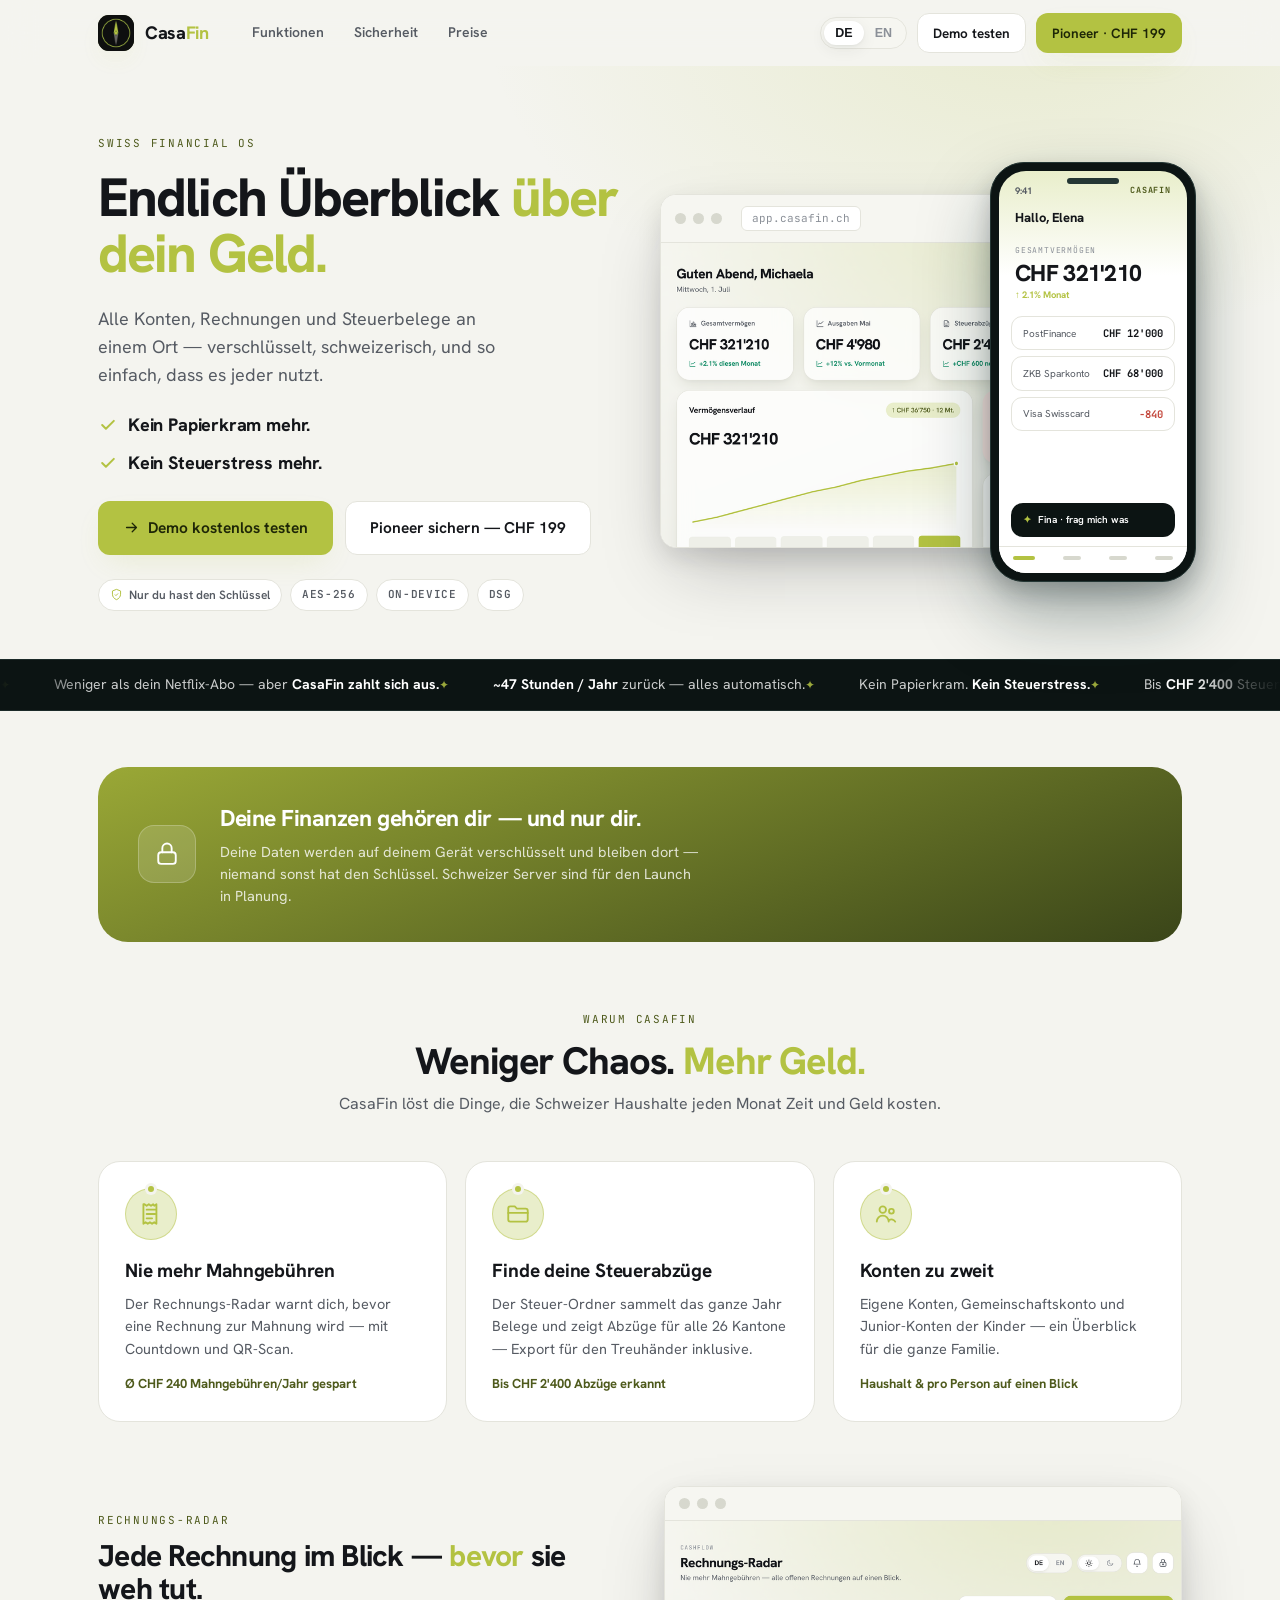
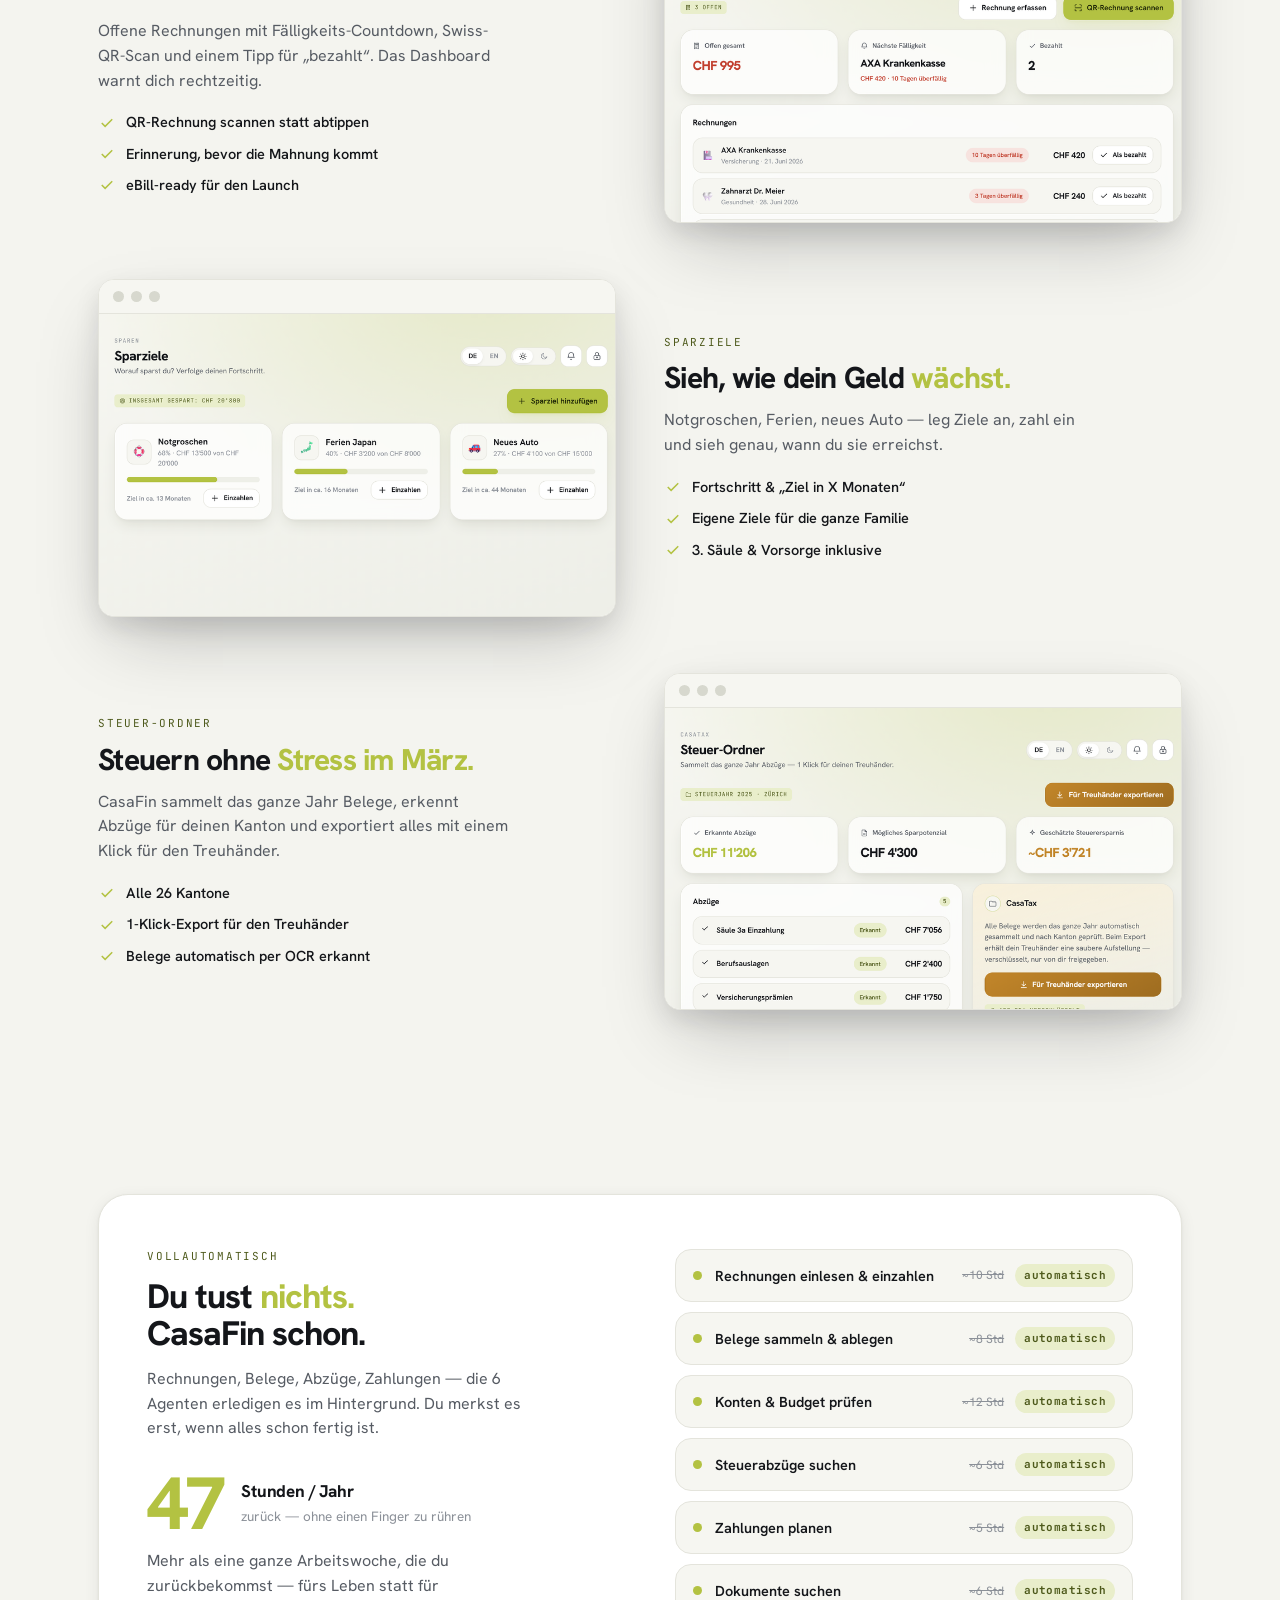
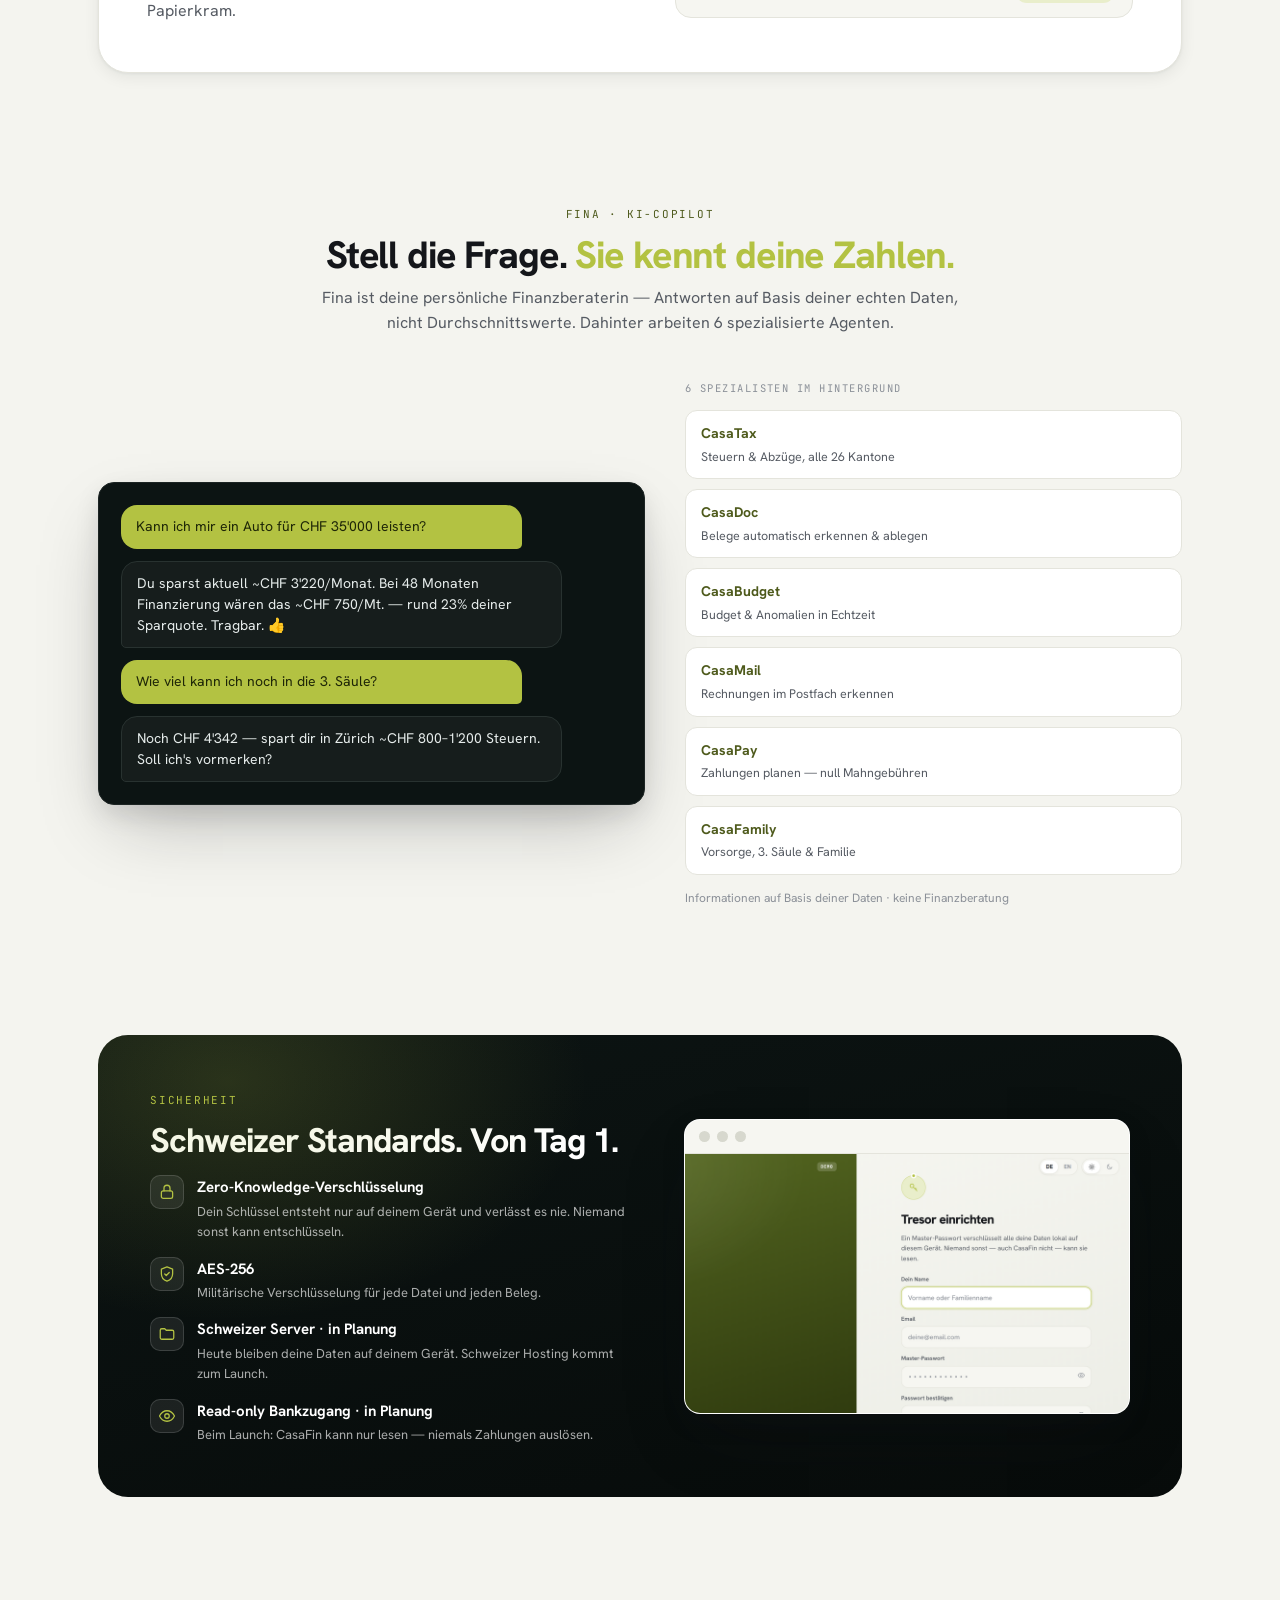
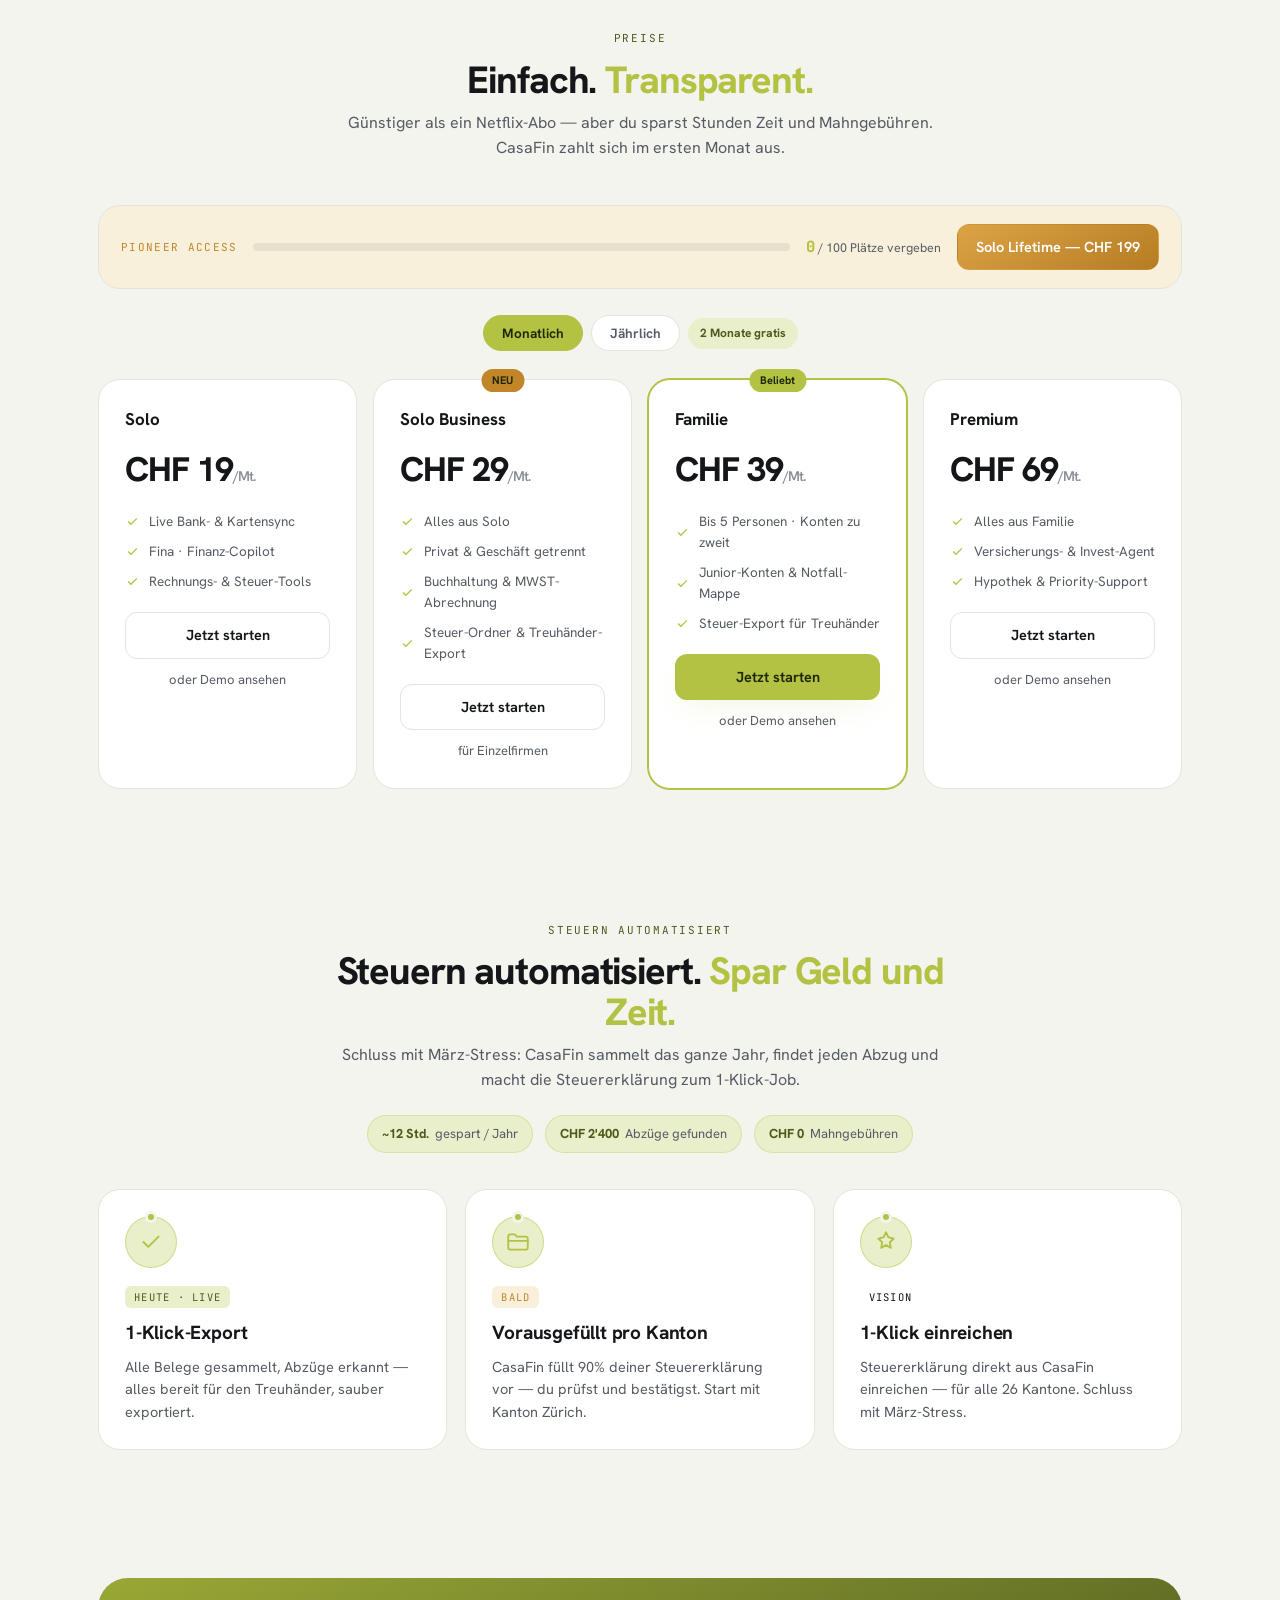
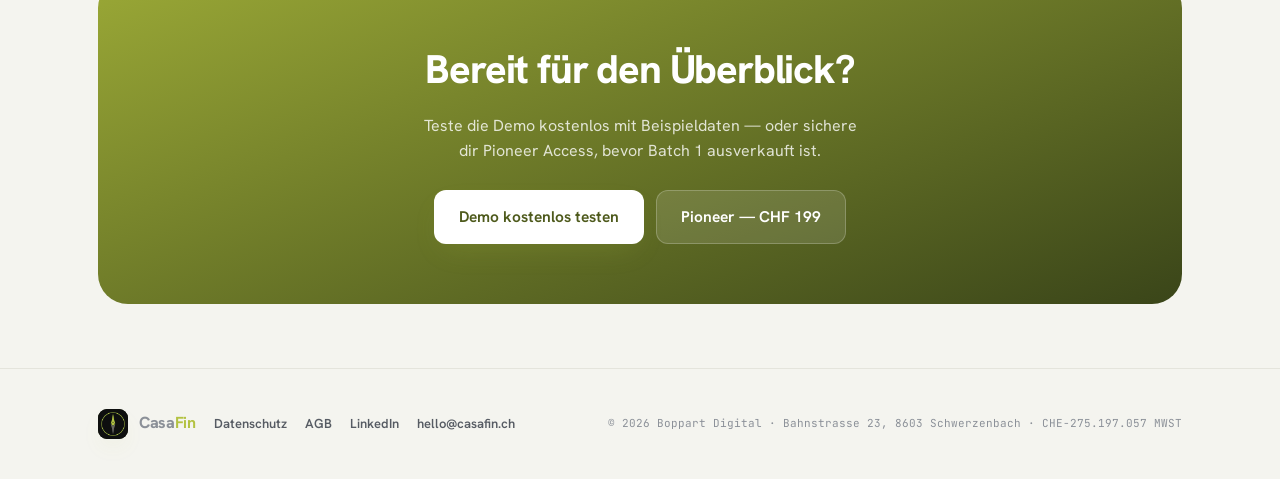
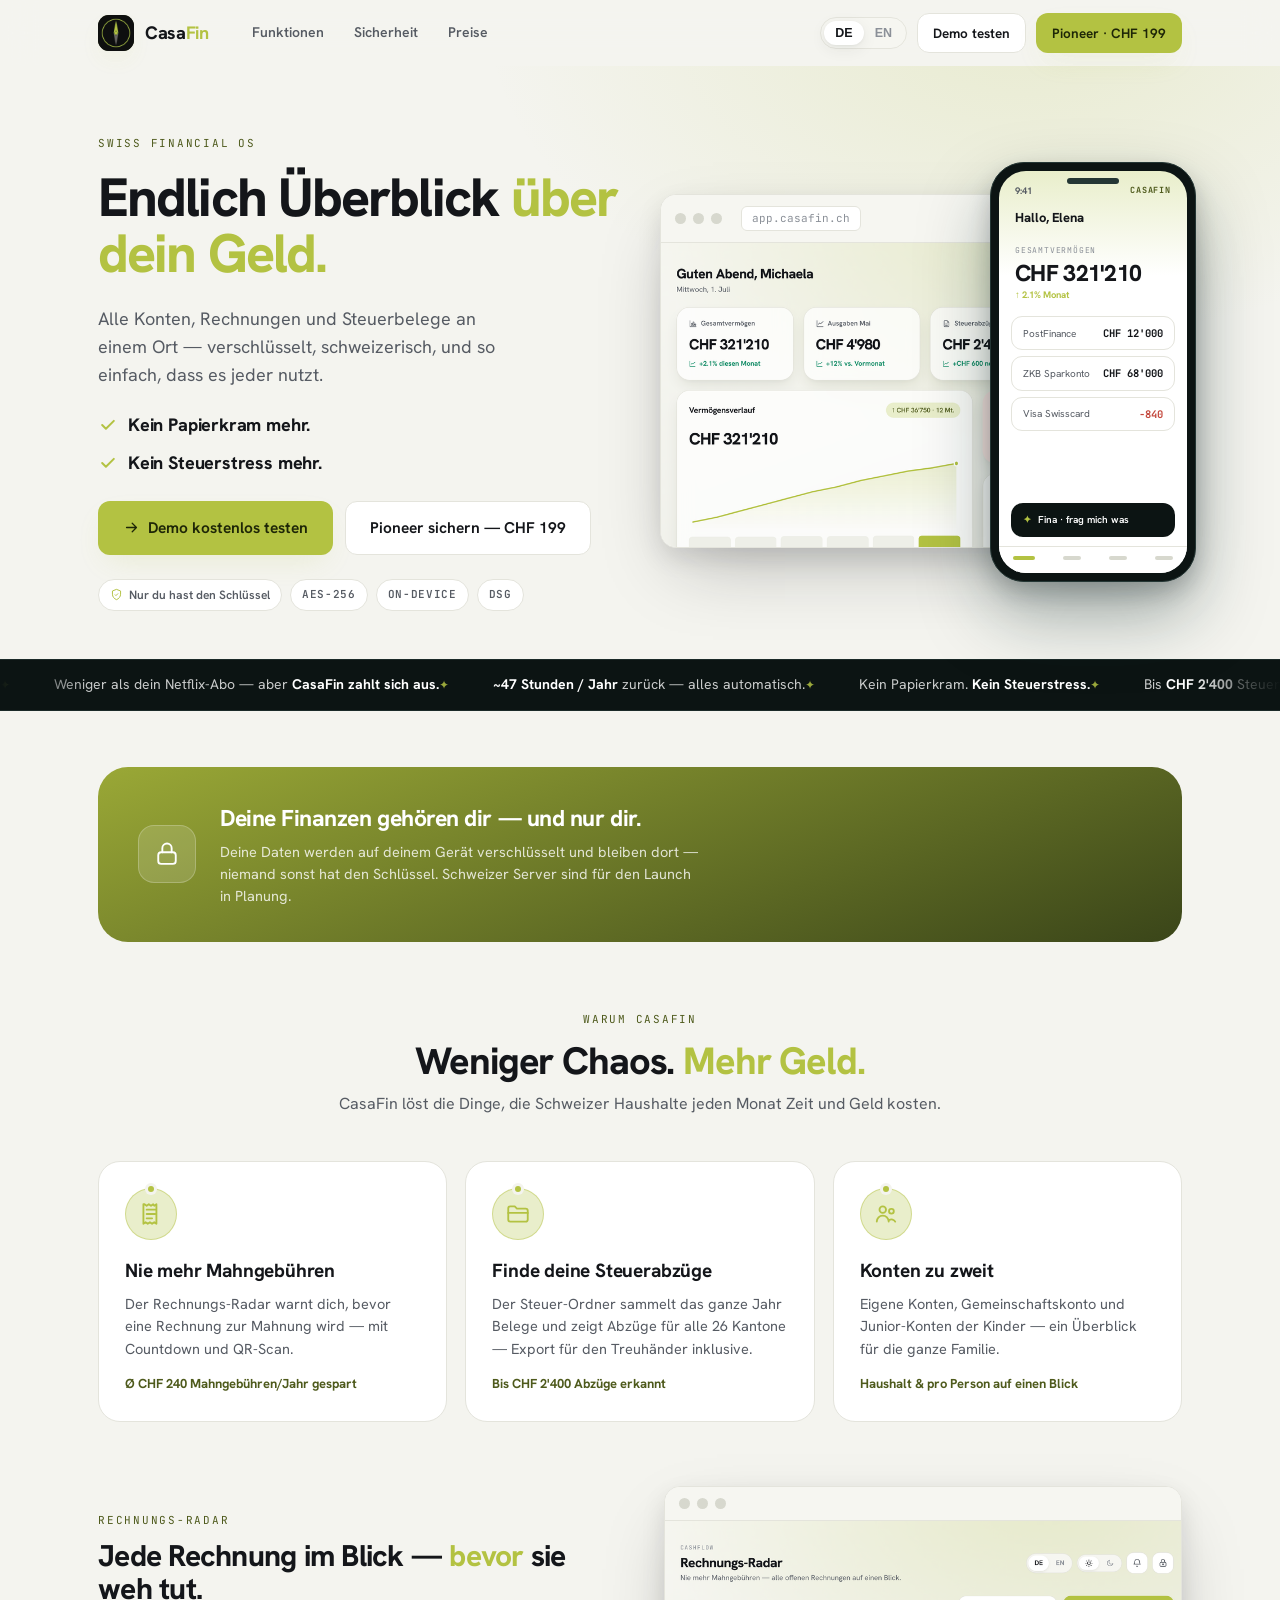
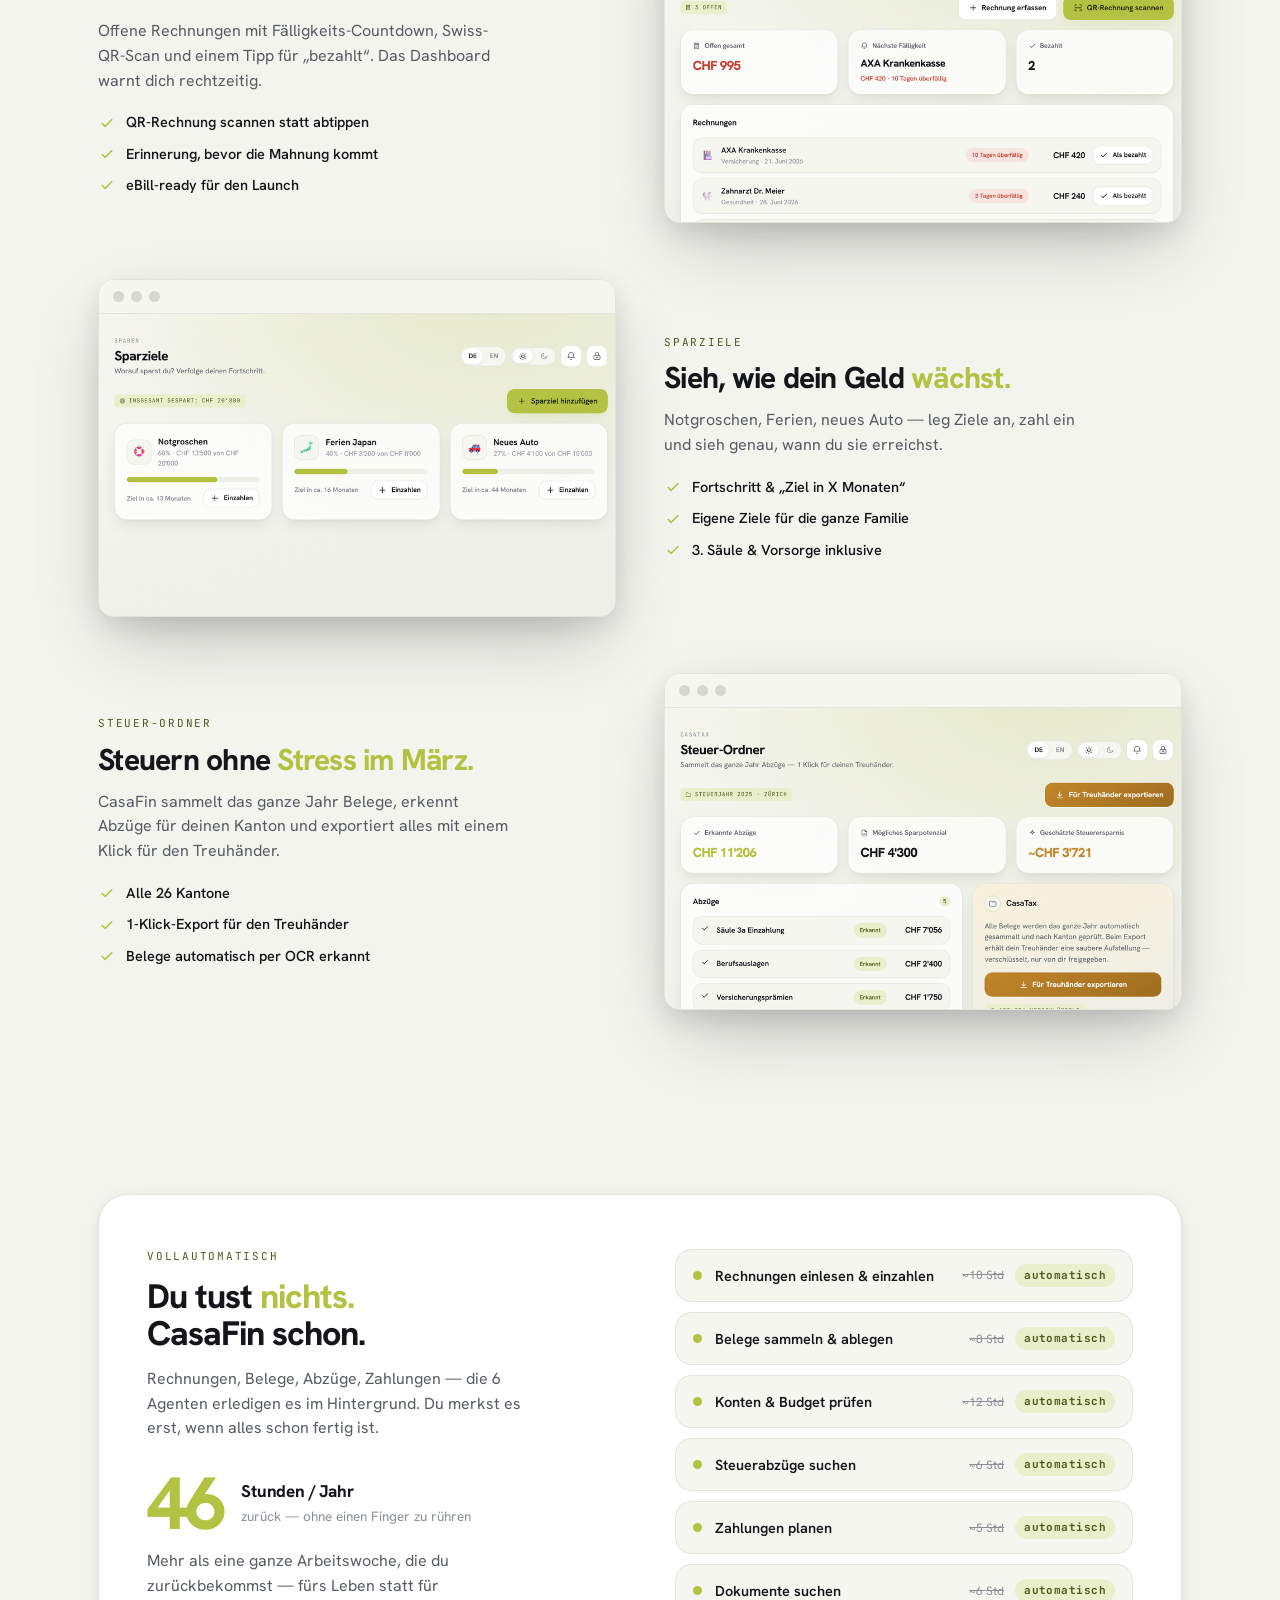
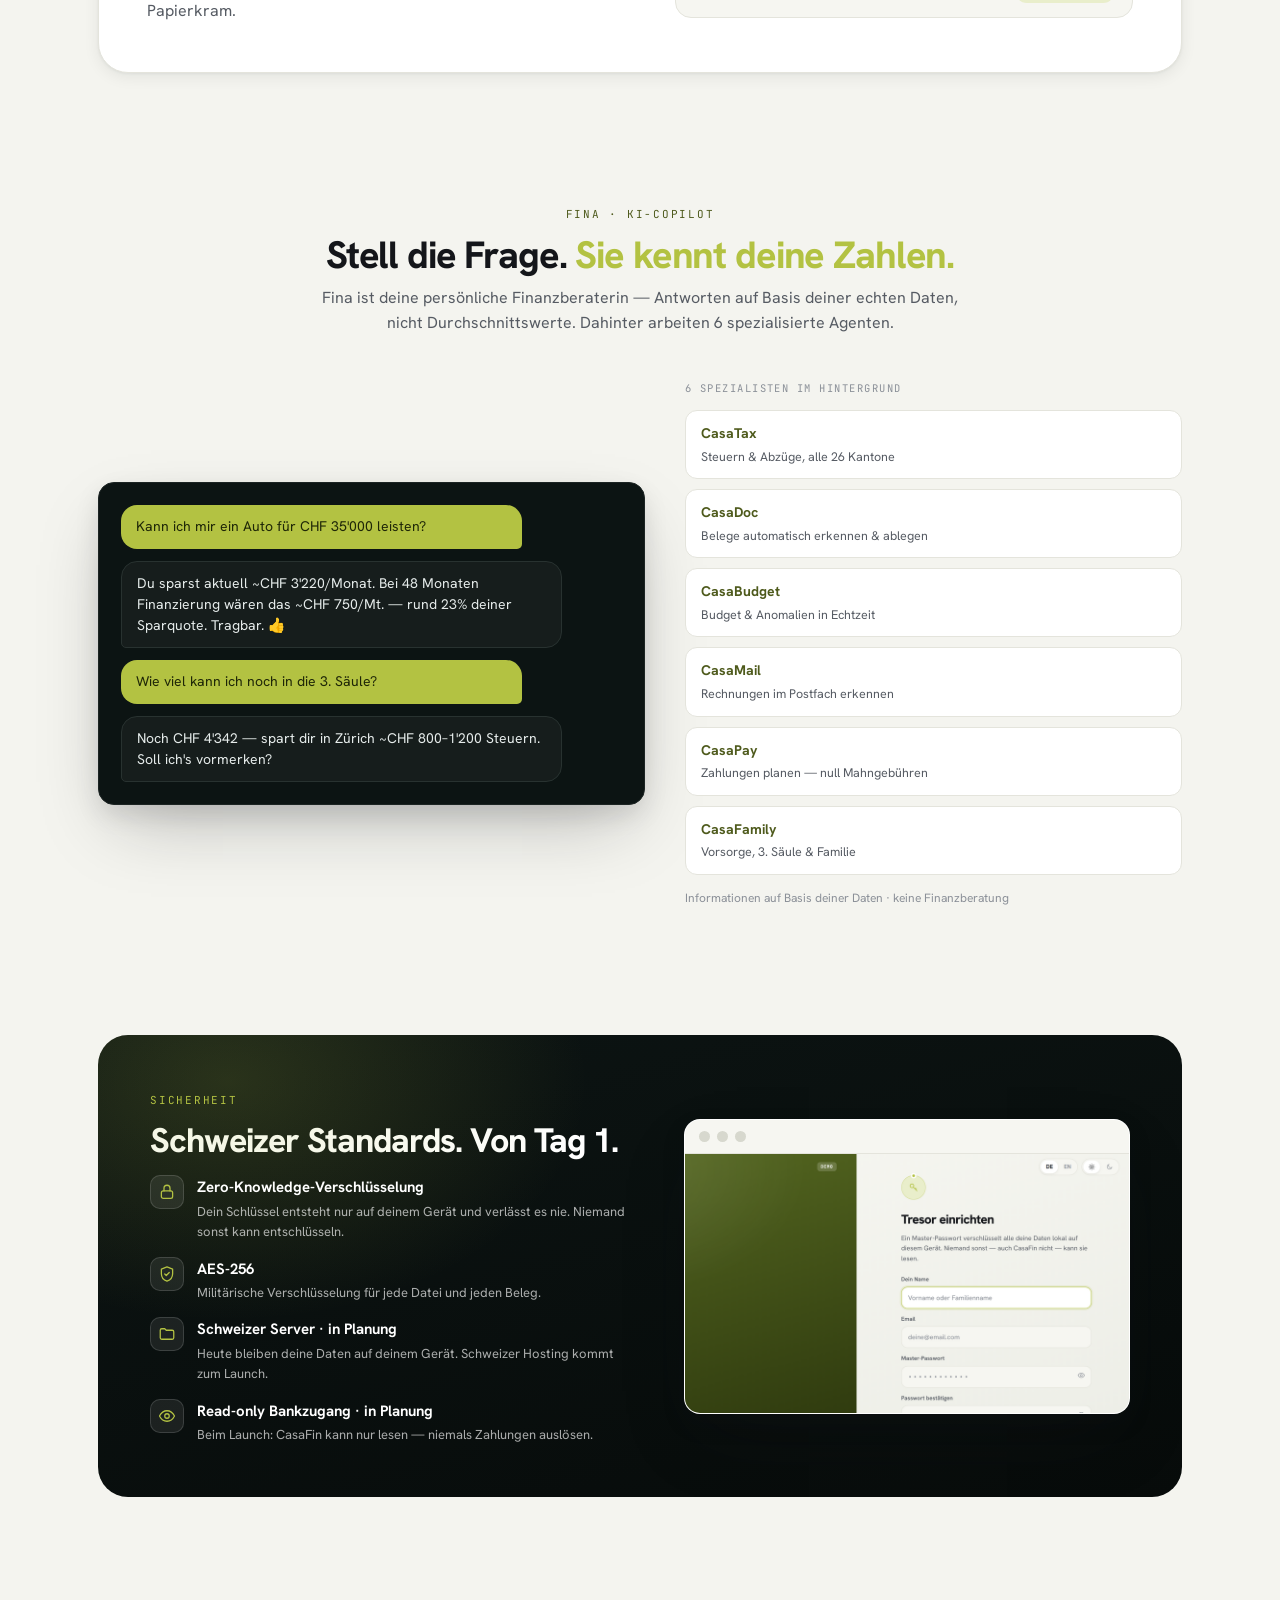
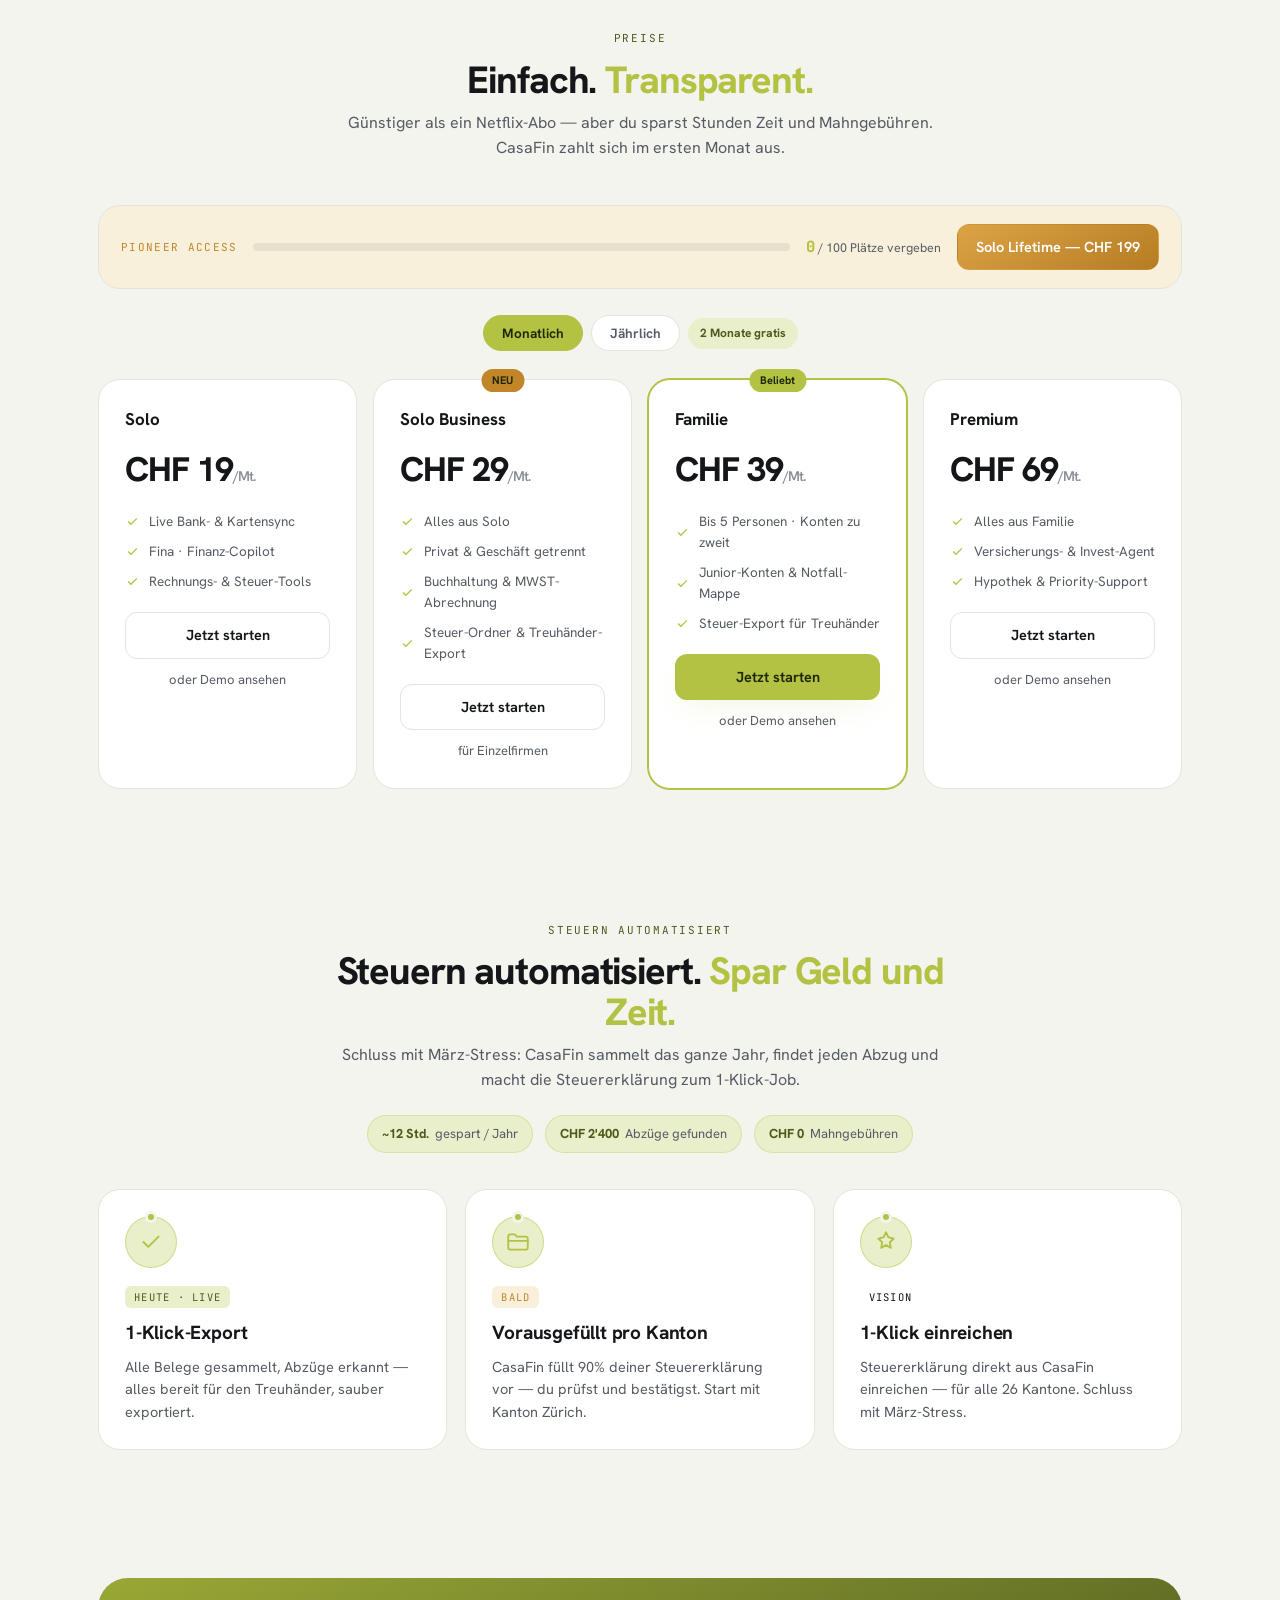
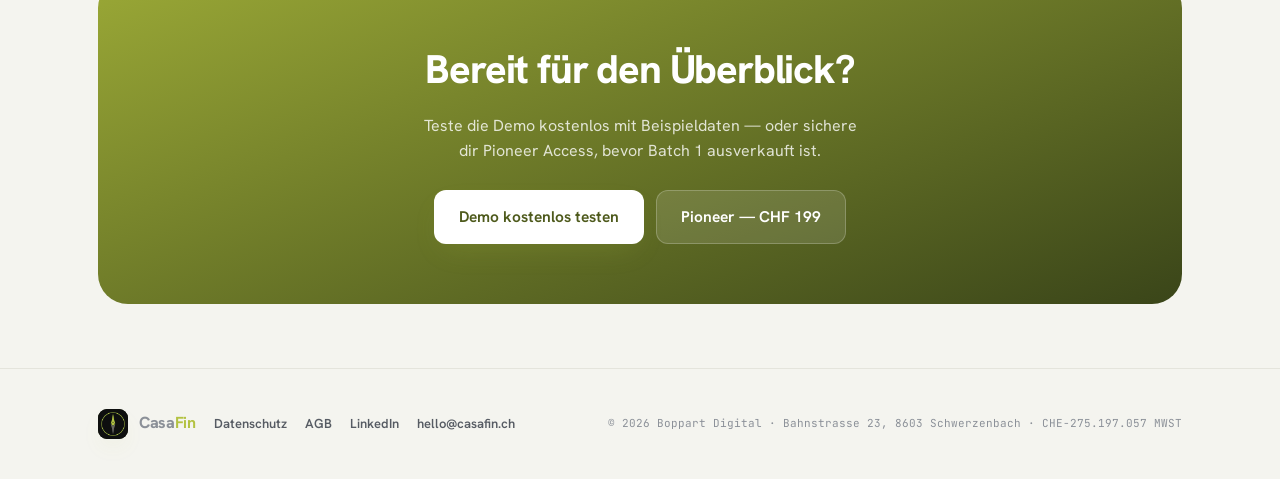
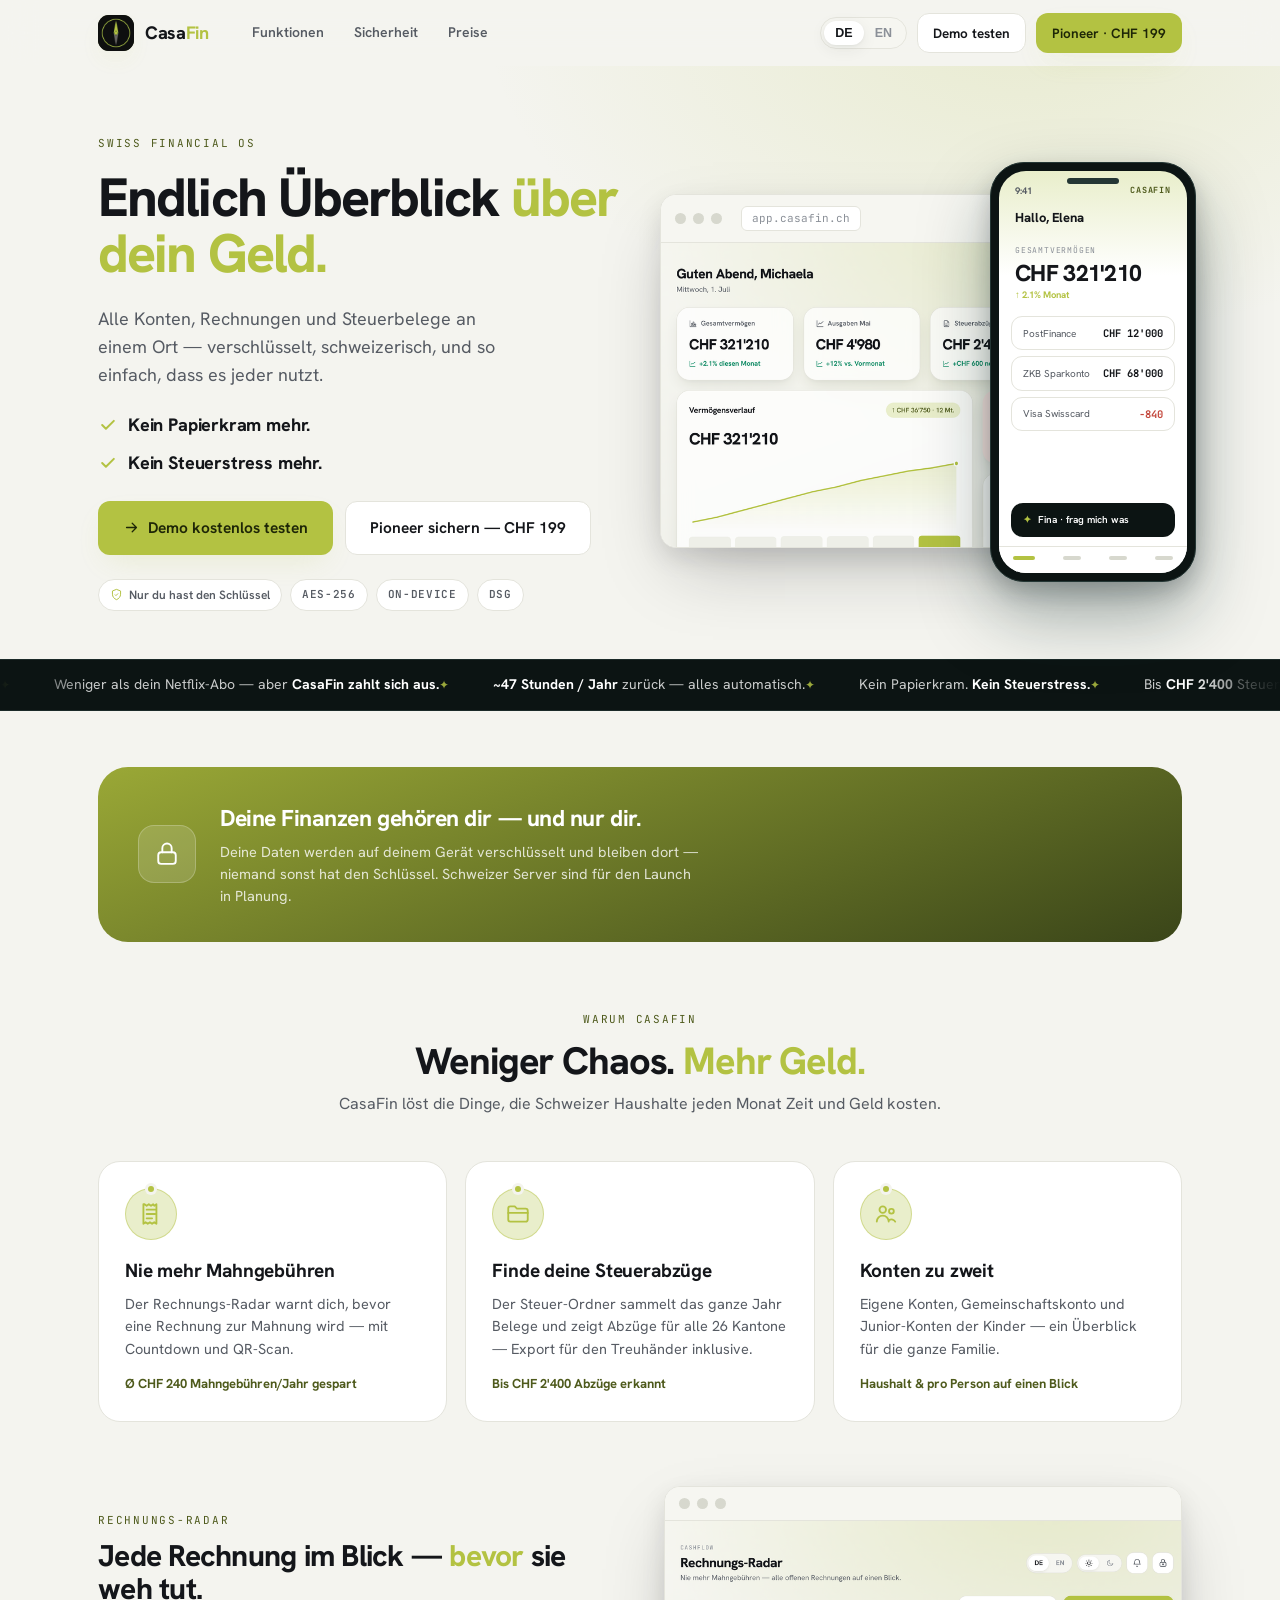
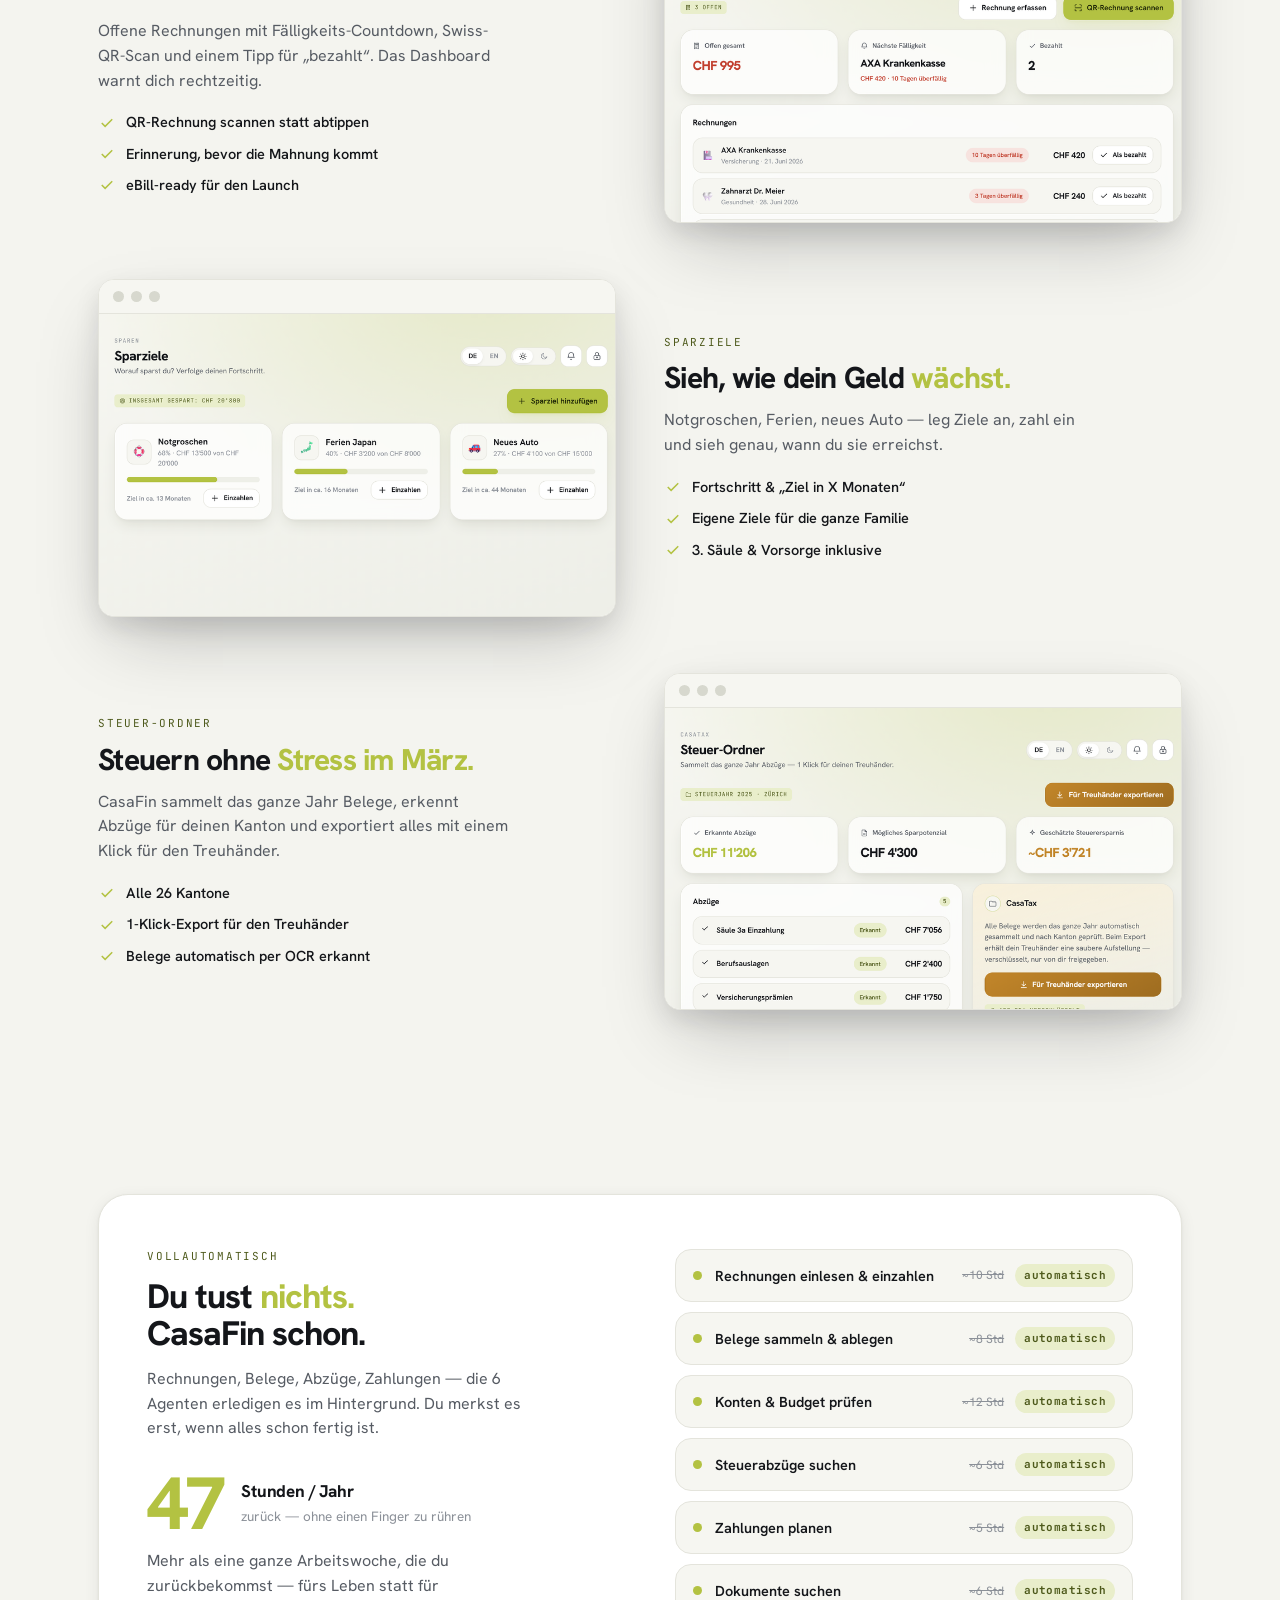
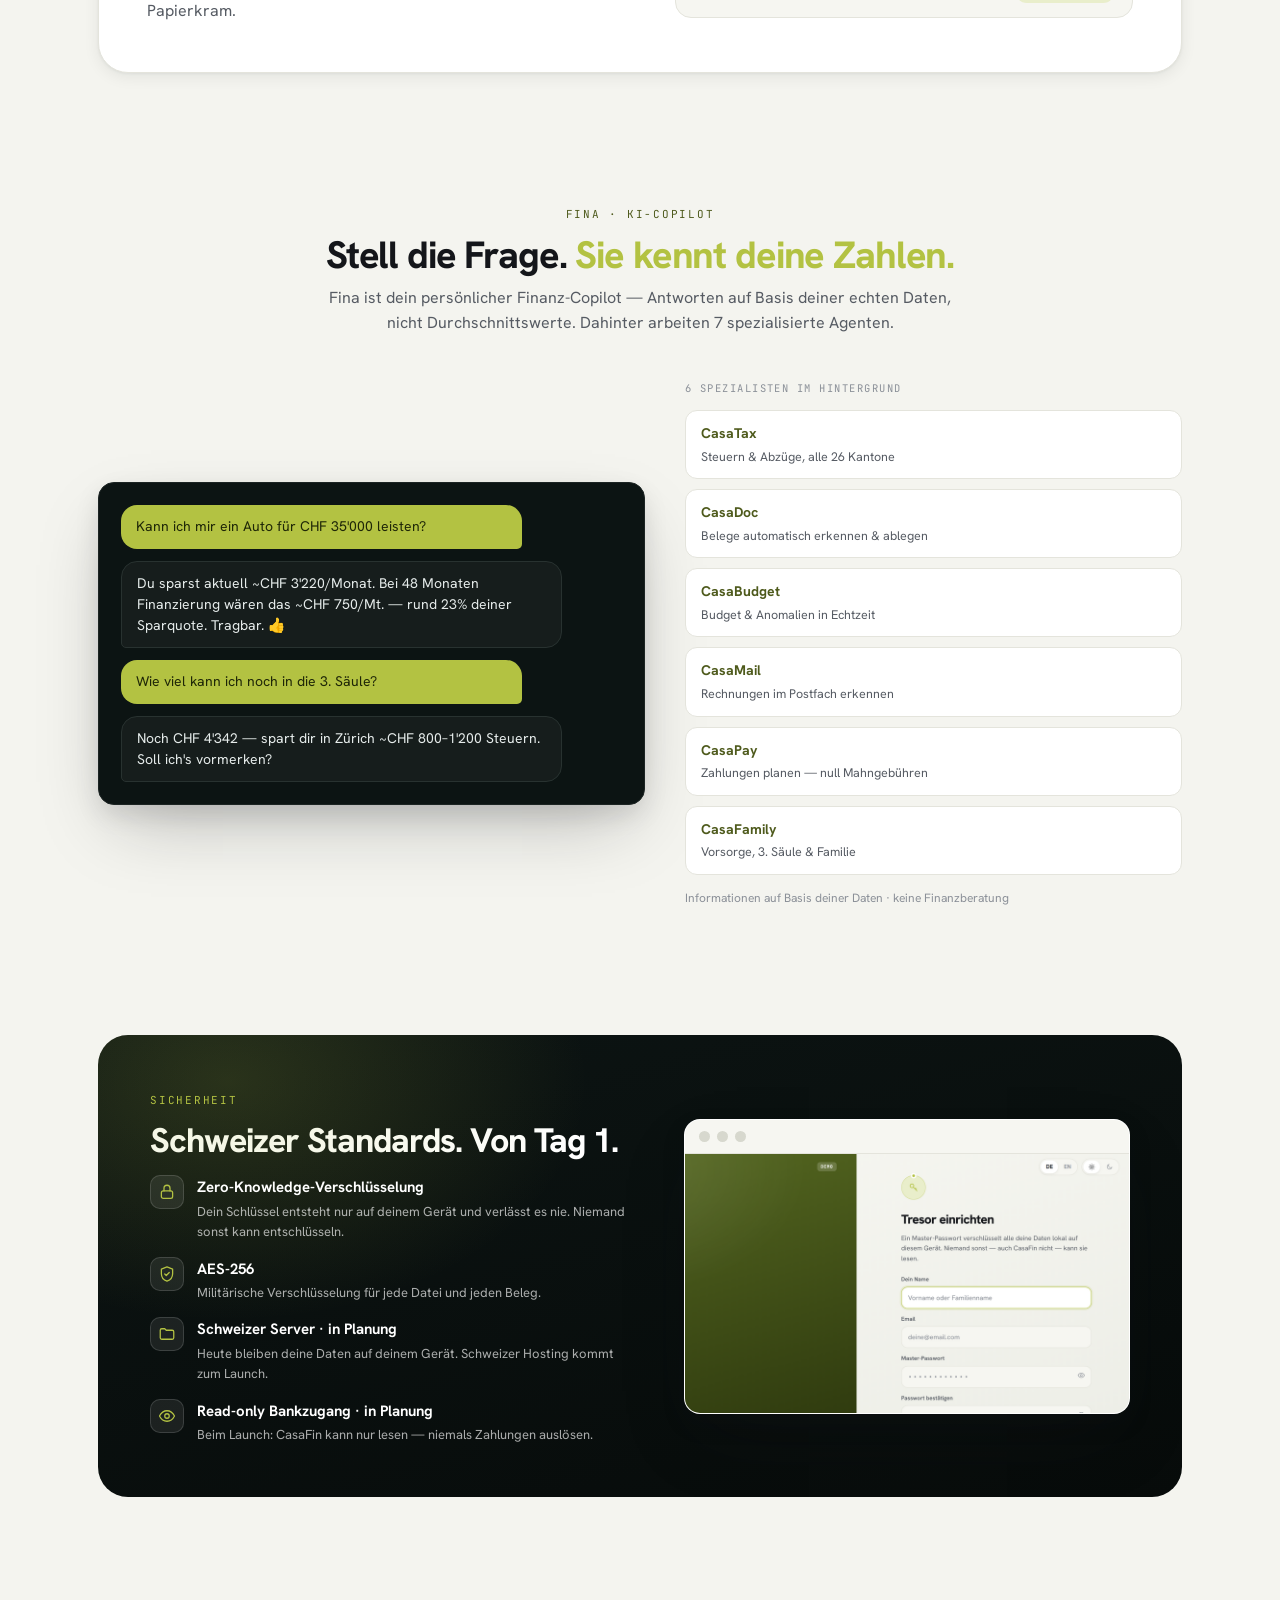
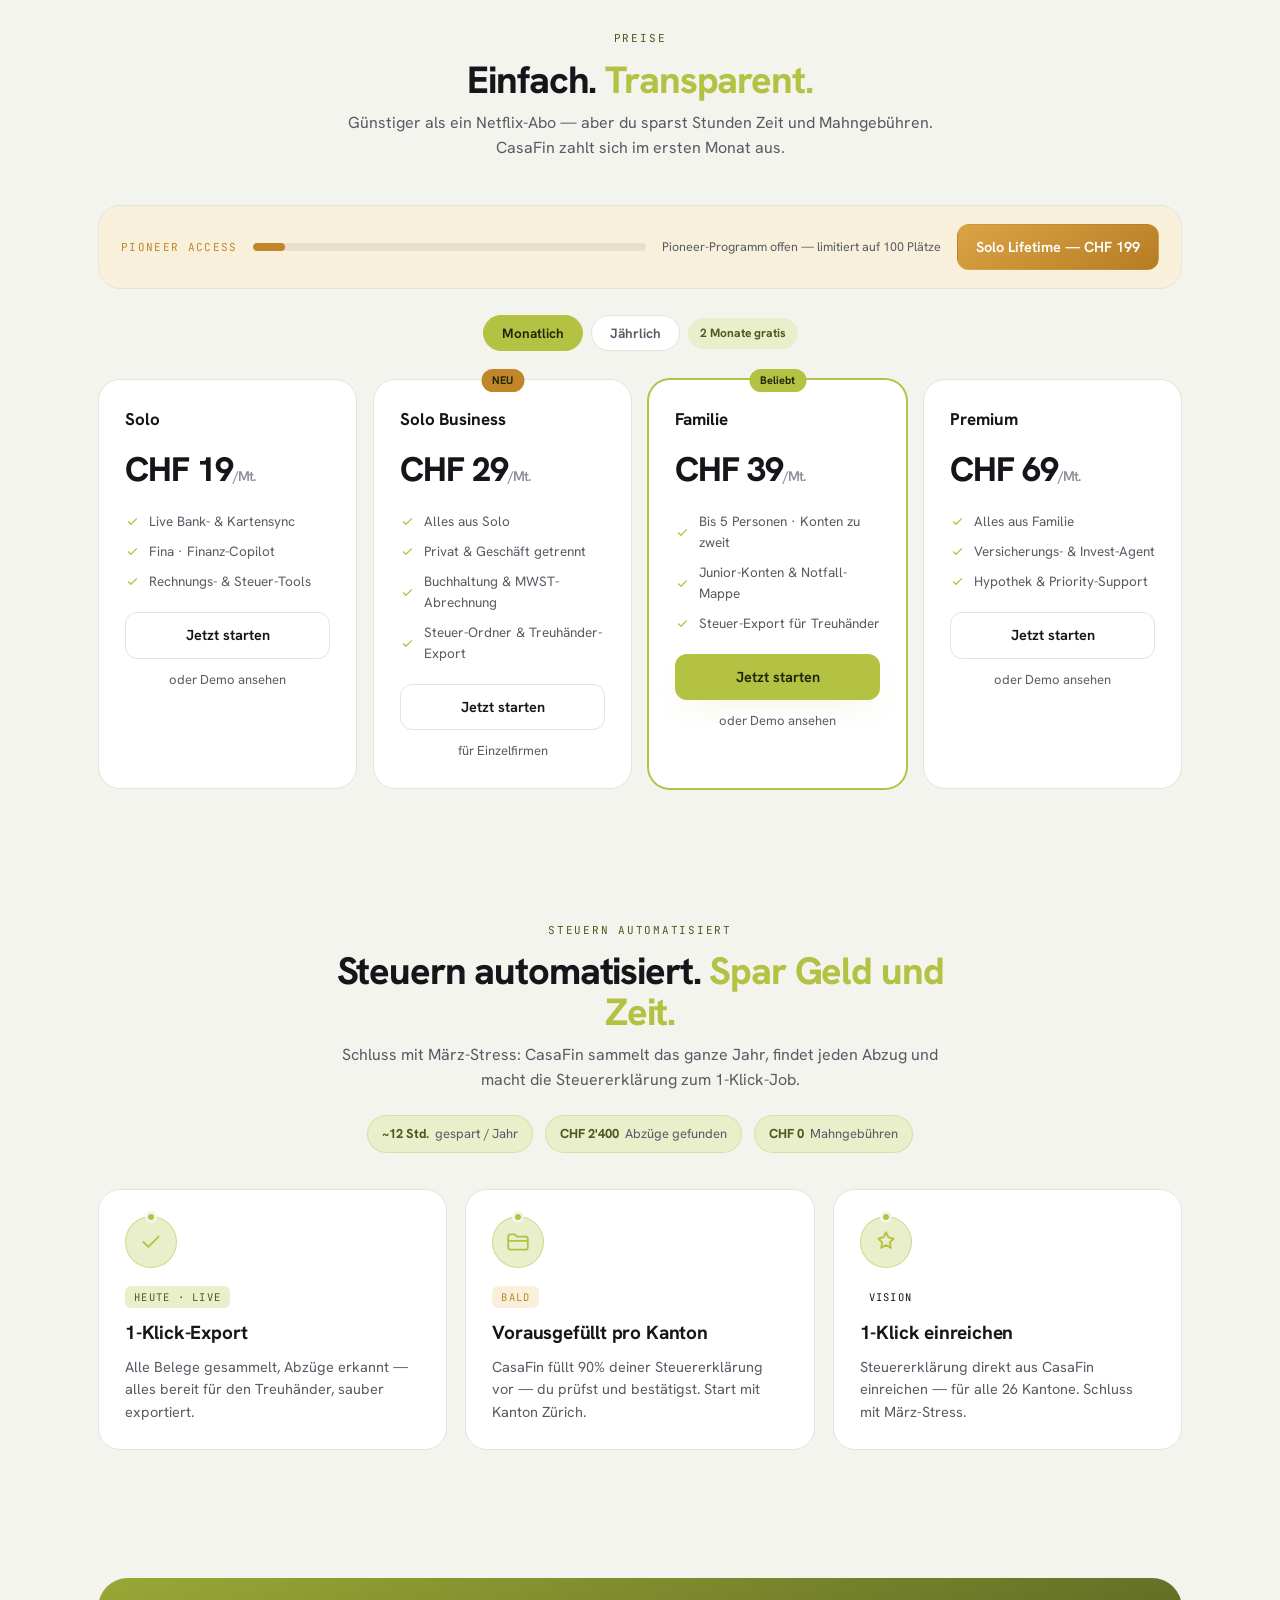
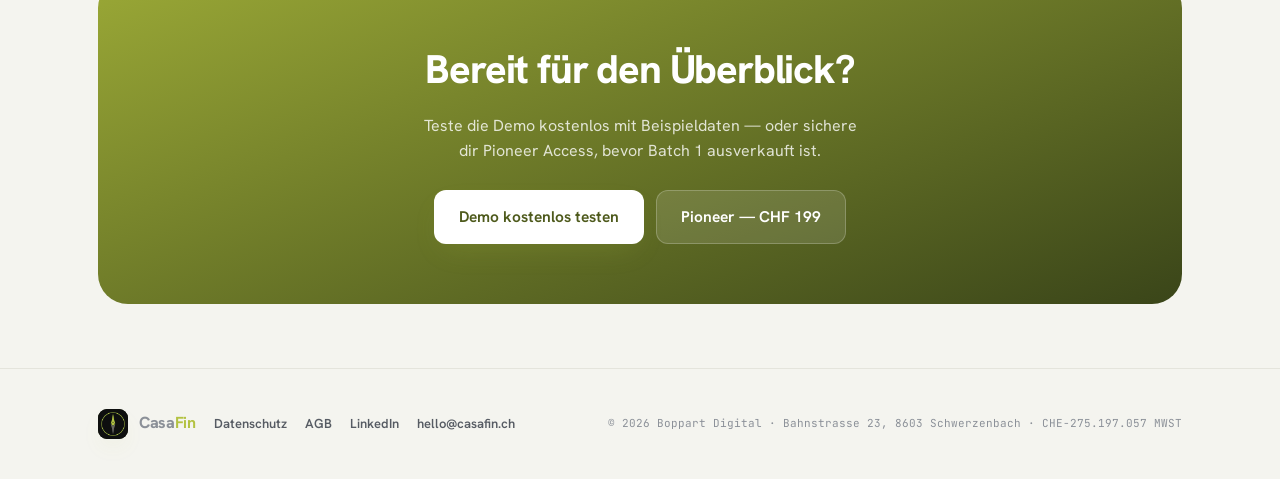
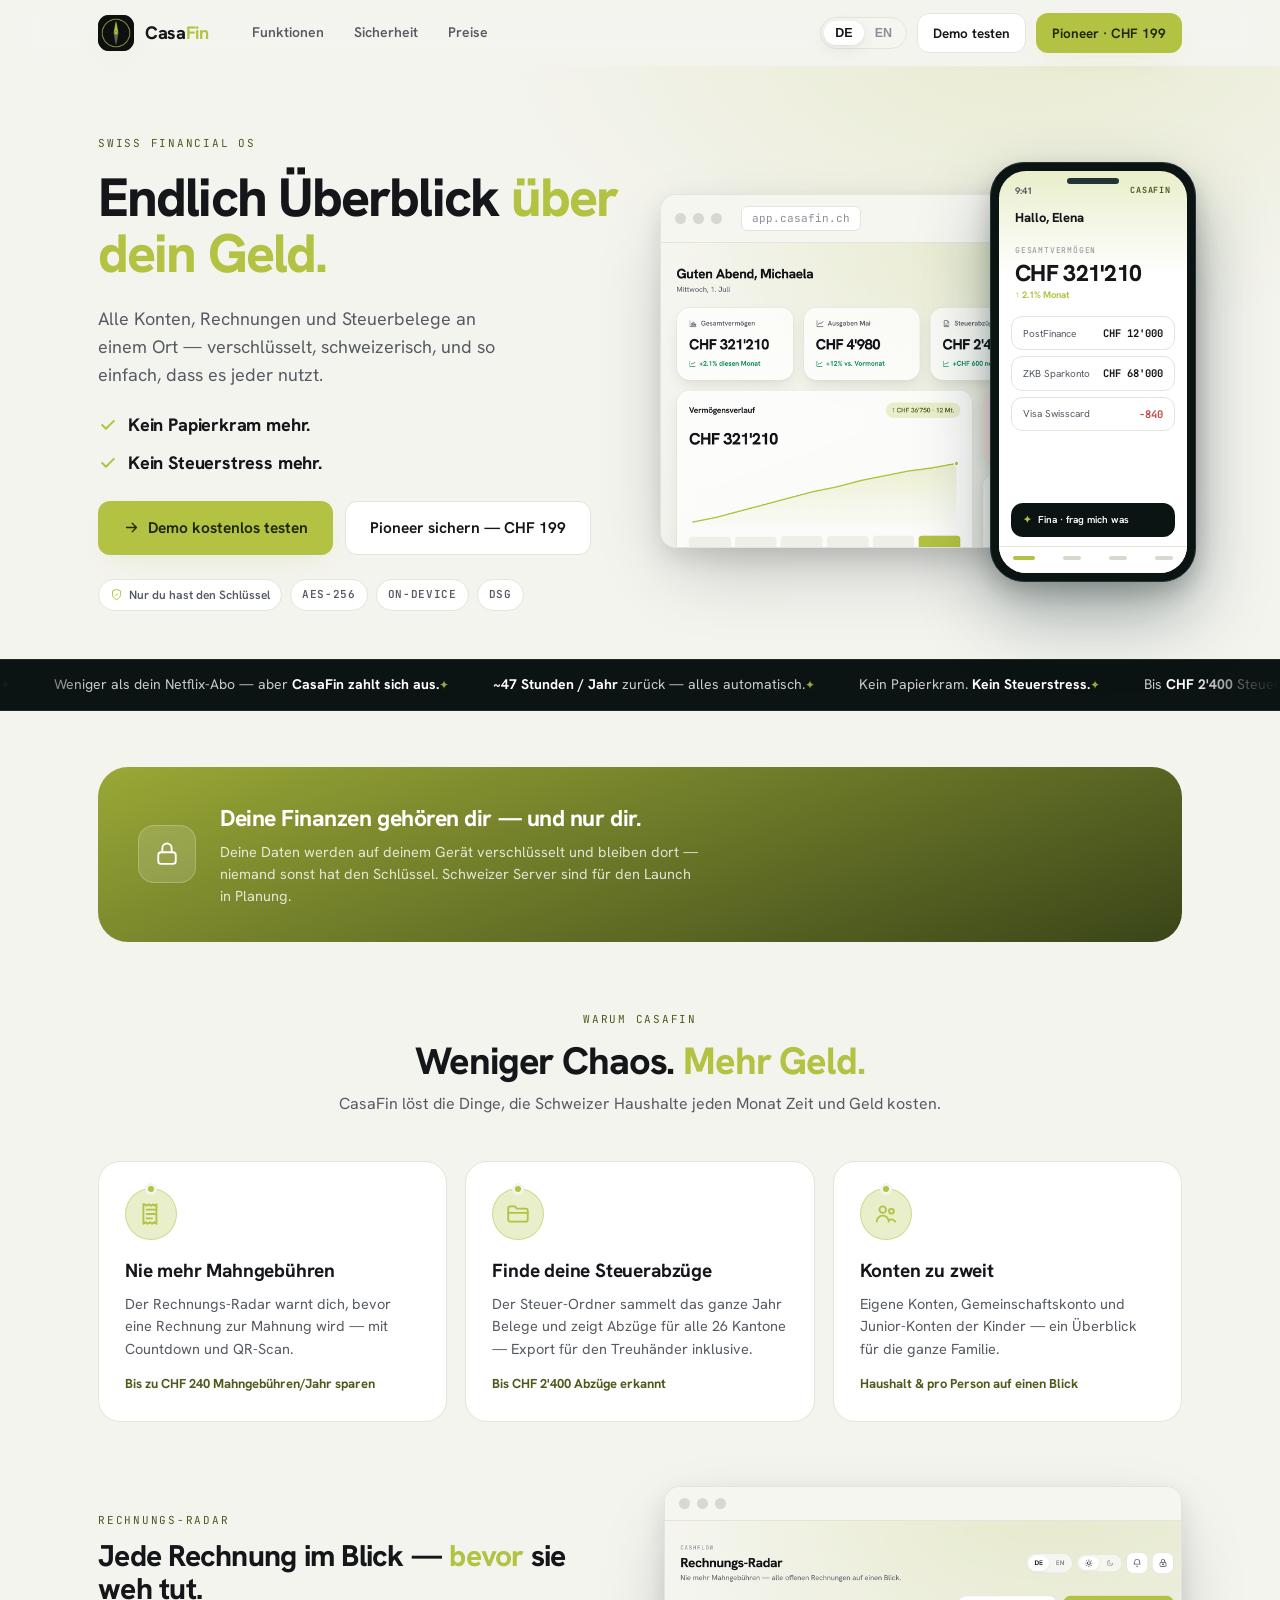
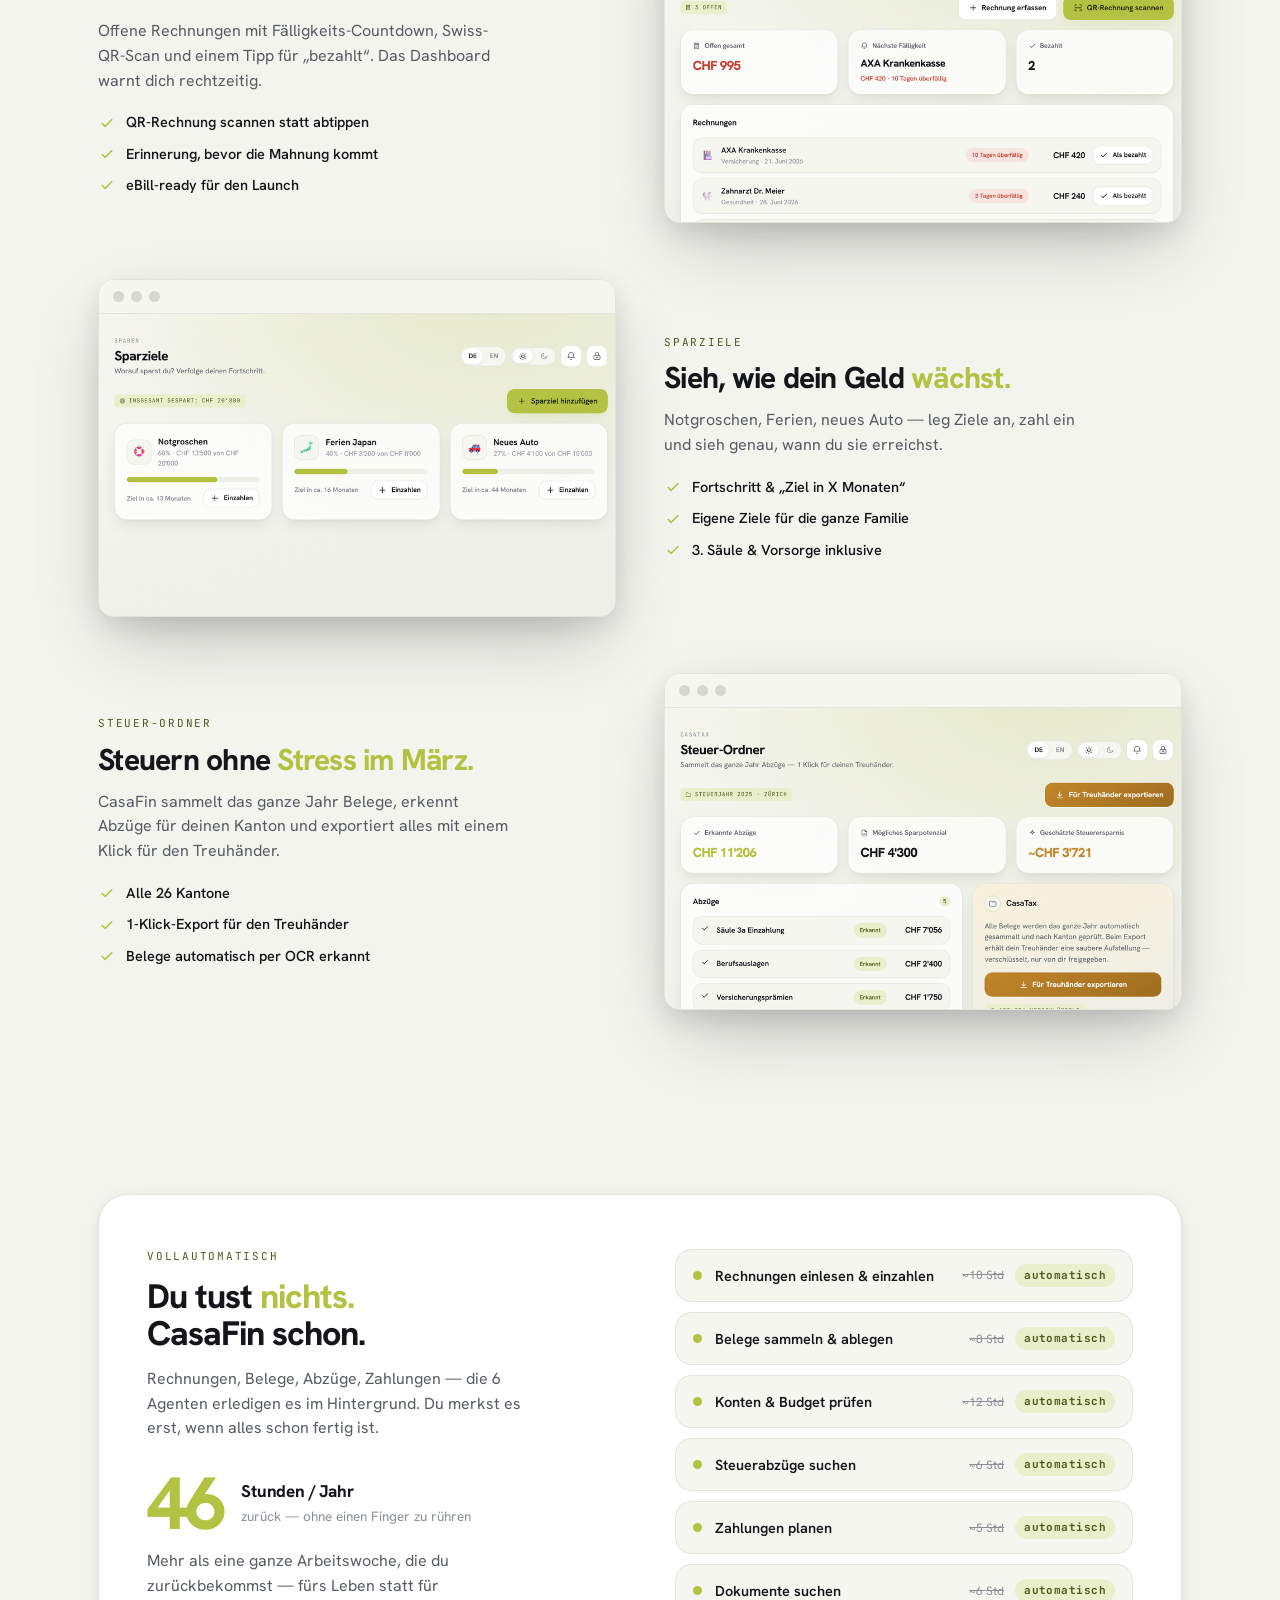
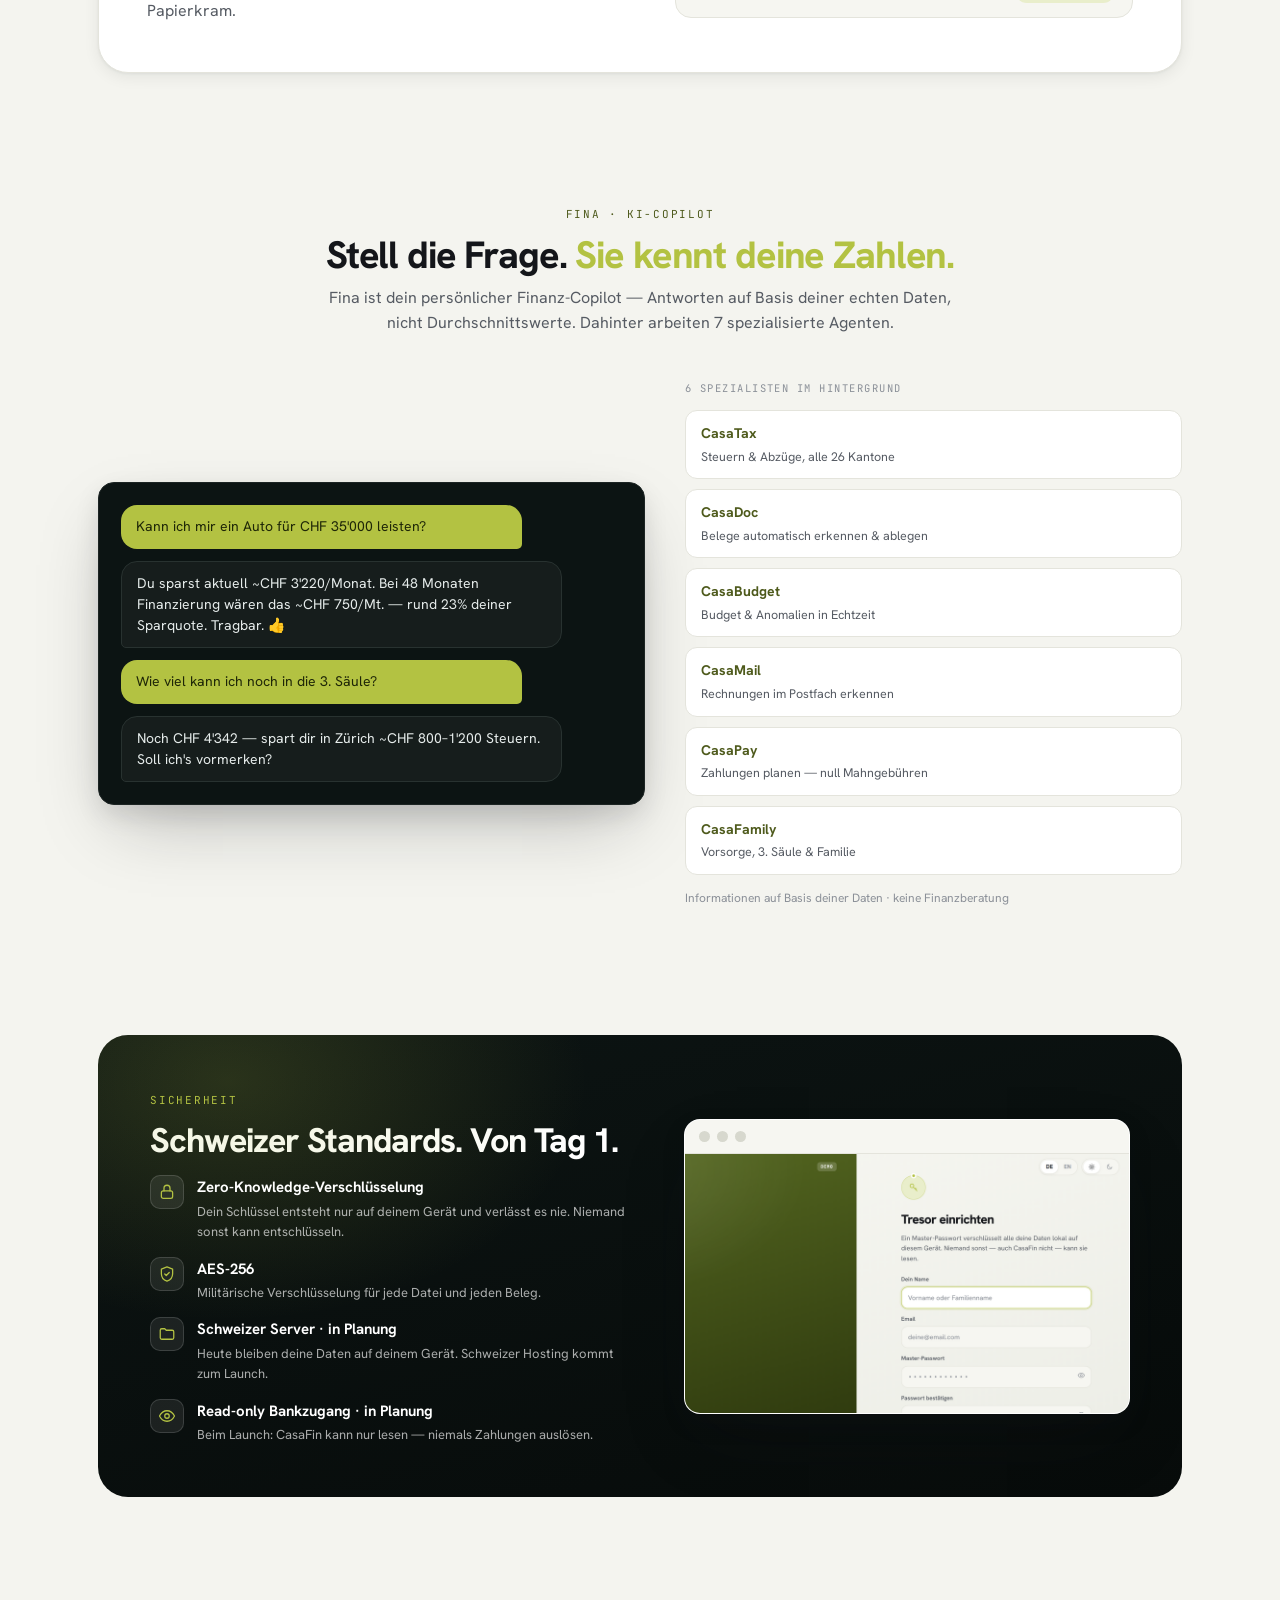
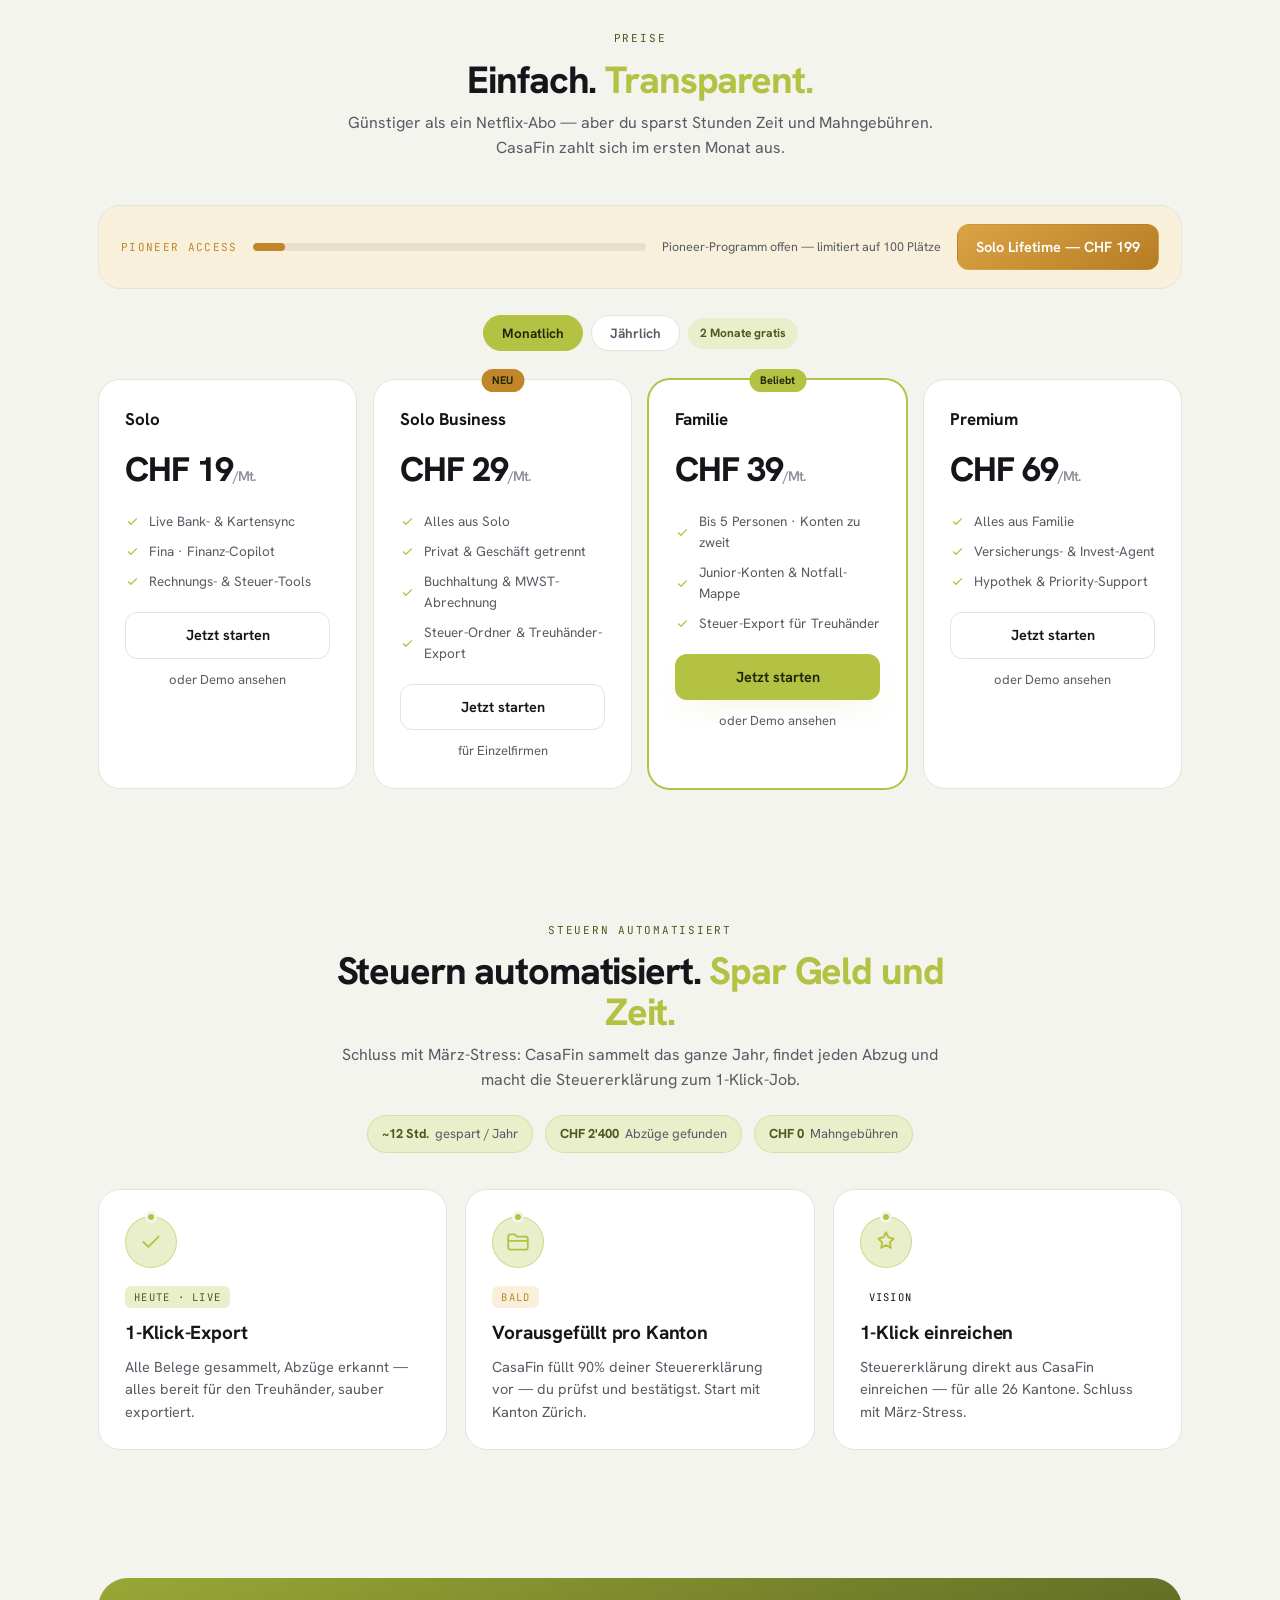
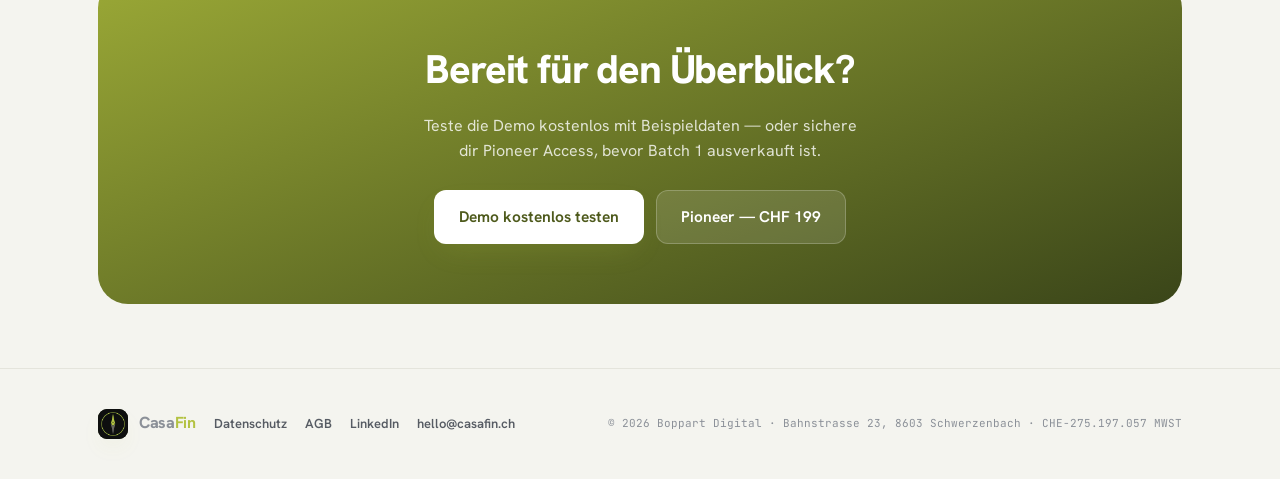
